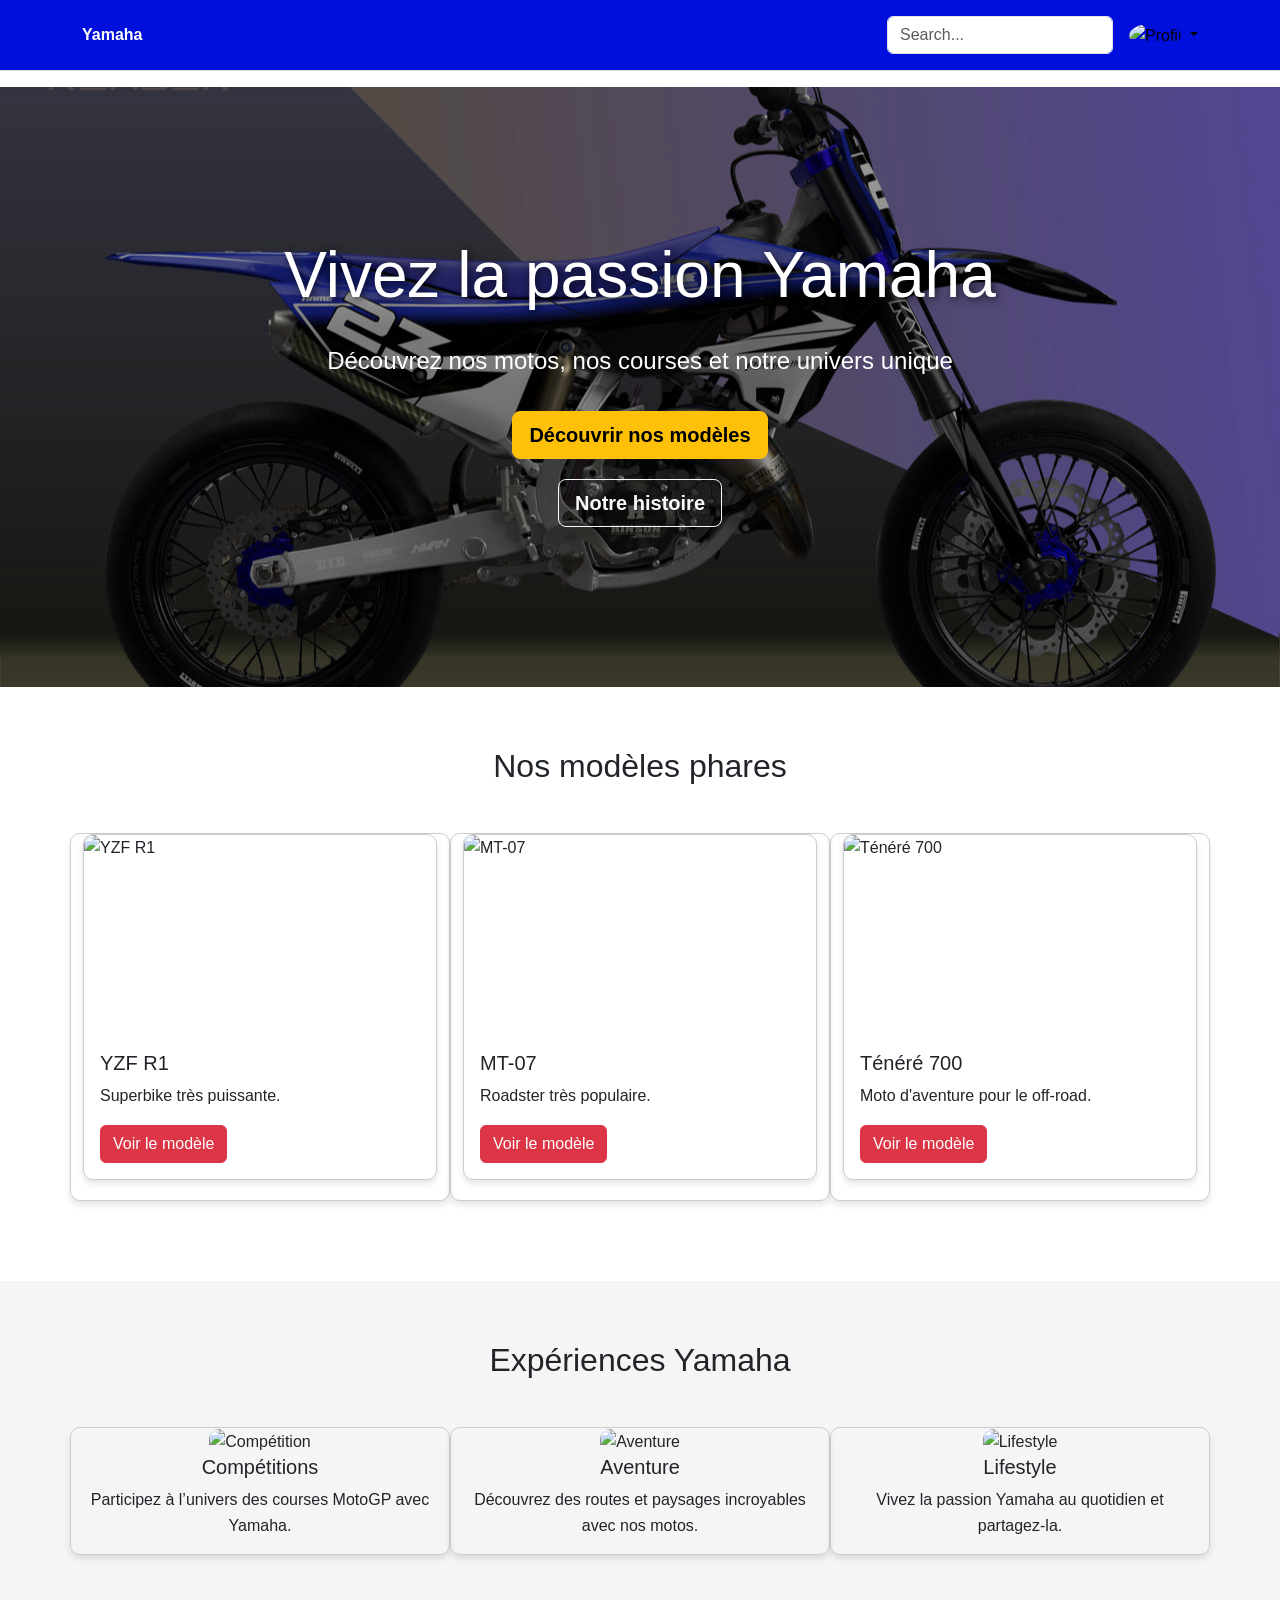
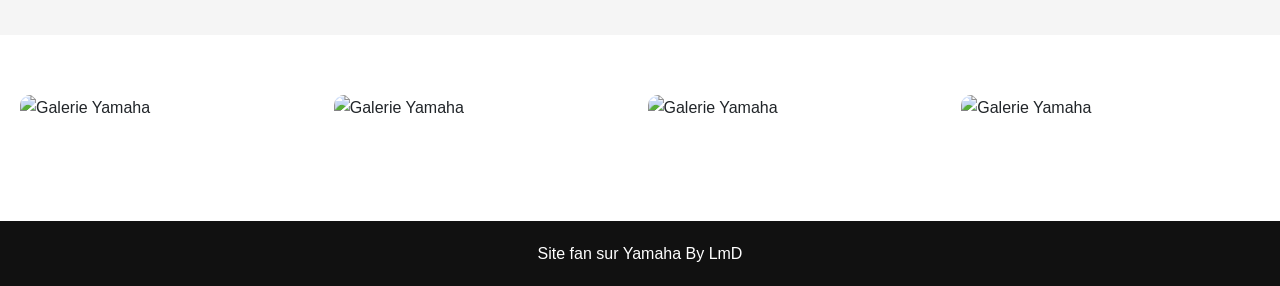
==== bootstrap h3/index.html @ 2817ac57 "Add files via upload" ====
<!DOCTYPE html>
<html lang="fr">
<head>
<meta charset="UTF-8">
<meta name="viewport" content="width=device-width, initial-scale=1.0">
<title>Yamaha - Accueil</title>
<link href="https://cdn.jsdelivr.net/npm/bootstrap@5.3.8/dist/css/bootstrap.min.css" rel="stylesheet">
<link rel="stylesheet" href="css/style.css">
</head>
<body>

<header class="p-3 mb-3 border-bottom" style="background-color:#000fdb;">
  <div class="container d-flex flex-wrap align-items-center justify-content-between">
   
    <a href="index.html" class="d-flex align-items-center mb-2 mb-lg-0 text-decoration-none text-white">
      <strong>Yamaha</strong>
    </a>

   
   

   
    <form class="col-12 col-lg-auto mb-3 mb-lg-0 me-lg-3" role="search">
      <input type="search" class="form-control" placeholder="Search..." aria-label="Search">
    </form>

    
    <div class="dropdown text-end">
      <a href="#" class="d-block link-body-emphasis text-decoration-none dropdown-toggle" data-bs-toggle="dropdown" aria-expanded="false">
        <img src="https://github.com/mdo.png" alt="Profil" width="32" height="32" class="rounded-circle">
      </a>
      <ul class="dropdown-menu text-small">
        <li><a class="dropdown-item" href="index.html">Accueil</a></li>
        <li><a class="dropdown-item" href="histoire.html">Histoire</a></li>
        <li><a class="dropdown-item" href="modeles.html">Modèles</a></li>
        <li><hr class="dropdown-divider"></li>
        <li><a class="dropdown-item" href="contact.html">contact</a></li>
      </ul>
    </div>
  </div>
</header>


<div class="hero">
  <h1>Vivez la passion Yamaha</h1>
  <p>Découvrez nos motos, nos courses et notre univers unique</p>
  <a href="modeles.html" class="btn btn-warning btn-lg">Découvrir nos modèles</a>
  <a href="histoire.html" class="btn btn-outline-light btn-lg">Notre histoire</a>
</div>


<section class="section-modeles">
  <div class="container">
    <h2 class="text-center mb-5">Nos modèles phares</h2>
    <div class="row">
      <div class="col-md-4">
        <div class="card">
          <img src="../img/yzf-r1.jpg" alt="YZF R1">
          <div class="card-body">
            <h5>YZF R1</h5>
            <p>Superbike très puissante.</p>
            <a href="modeles.html" class="btn btn-danger">Voir le modèle</a>
          </div>
        </div>
        
      </div>
      <div class="col-md-4">
        <div class="card">
          <img src="../img/mt-07.jpg" alt="MT-07">
          <div class="card-body">
            <h5>MT-07</h5>
            <p>Roadster très populaire.</p>
            <a href="modeles.html" class="btn btn-danger">Voir le modèle</a>
          </div>
        </div>

      </div>
      <div class="col-md-4">
        <div class="card">
          <img src="../img/tenere-700.jpg" alt="Ténéré 700">
          <div class="card-body">
            <h5>Ténéré 700</h5>
            <p>Moto d'aventure pour le off-road.</p>
            <a href="modeles.html" class="btn btn-danger">Voir le modèle</a>
          </div>
        </div>
        
      </div>
    </div>
  </div>
</section>


<section class="section-experiences">
  <div class="container">
    <h2 class="text-center mb-5">Expériences Yamaha</h2>
    <div class="row text-center">
      <div class="col-md-4">
        <img src="../img/competition.jpg" alt="Compétition">
        <h5>Compétitions</h5>
        <p>Participez à l’univers des courses MotoGP avec Yamaha.</p>
      </div>
      <div class="col-md-4">
        <img src="../img/aventure.jpg" alt="Aventure">
        <h5>Aventure</h5>
        <p>Découvrez des routes et paysages incroyables avec nos motos.</p>
      </div>
      <div class="col-md-4">
        <img src="../img/lifestyle.jpg" alt="Lifestyle">
        <h5>Lifestyle</h5>
        <p>Vivez la passion Yamaha au quotidien et partagez-la.</p>
      </div>
    </div>
  </div>
</section>


<section class="gallery">
  <img src="../img/galerie1.jpg" alt="Galerie Yamaha">
  <img src="../img/galerie2.jpg" alt="Galerie Yamaha">
  <img src="../img/galerie3.jpg" alt="Galerie Yamaha">
  <img src="../img/galerie4.jpg" alt="Galerie Yamaha">
</section>

<footer>
Site fan sur Yamaha By LmD
</footer>

<script src="https://cdn.jsdelivr.net/npm/bootstrap@5.3.8/dist/js/bootstrap.bundle.min.js"></script>
</body>
</html>
---- bootstrap h3/css/style.css ----
@charset "UTF-8";/*!
 * Bootstrap  v5.3.8 (https://getbootstrap.com/)
 * Copyright 2011-2025 The Bootstrap Authors
 * Licensed under MIT (https://github.com/twbs/bootstrap/blob/main/LICENSE)
 */:root,[data-bs-theme=light]{--bs-blue:#0d6efd;--bs-indigo:#6610f2;--bs-purple:#6f42c1;--bs-pink:#d63384;--bs-red:#dc3545;--bs-orange:#fd7e14;--bs-yellow:#ffc107;--bs-green:#198754;--bs-teal:#20c997;--bs-cyan:#0dcaf0;--bs-black:#000;--bs-white:#fff;--bs-gray:#6c757d;--bs-gray-dark:#343a40;--bs-gray-100:#f8f9fa;--bs-gray-200:#e9ecef;--bs-gray-300:#dee2e6;--bs-gray-400:#ced4da;--bs-gray-500:#adb5bd;--bs-gray-600:#6c757d;--bs-gray-700:#495057;--bs-gray-800:#343a40;--bs-gray-900:#212529;--bs-primary:#0d6efd;--bs-secondary:#6c757d;--bs-success:#198754;--bs-info:#0dcaf0;--bs-warning:#ffc107;--bs-danger:#dc3545;--bs-light:#f8f9fa;--bs-dark:#212529;--bs-primary-rgb:13,110,253;--bs-secondary-rgb:108,117,125;--bs-success-rgb:25,135,84;--bs-info-rgb:13,202,240;--bs-warning-rgb:255,193,7;--bs-danger-rgb:220,53,69;--bs-light-rgb:248,249,250;--bs-dark-rgb:33,37,41;--bs-primary-text-emphasis:#052c65;--bs-secondary-text-emphasis:#2b2f32;--bs-success-text-emphasis:#0a3622;--bs-info-text-emphasis:#055160;--bs-warning-text-emphasis:#664d03;--bs-danger-text-emphasis:#58151c;--bs-light-text-emphasis:#495057;--bs-dark-text-emphasis:#495057;--bs-primary-bg-subtle:#cfe2ff;--bs-secondary-bg-subtle:#e2e3e5;--bs-success-bg-subtle:#d1e7dd;--bs-info-bg-subtle:#cff4fc;--bs-warning-bg-subtle:#fff3cd;--bs-danger-bg-subtle:#f8d7da;--bs-light-bg-subtle:#fcfcfd;--bs-dark-bg-subtle:#ced4da;--bs-primary-border-subtle:#9ec5fe;--bs-secondary-border-subtle:#c4c8cb;--bs-success-border-subtle:#a3cfbb;--bs-info-border-subtle:#9eeaf9;--bs-warning-border-subtle:#ffe69c;--bs-danger-border-subtle:#f1aeb5;--bs-light-border-subtle:#e9ecef;--bs-dark-border-subtle:#adb5bd;--bs-white-rgb:255,255,255;--bs-black-rgb:0,0,0;--bs-font-sans-serif:system-ui,-apple-system,"Segoe UI",Roboto,"Helvetica Neue","Noto Sans","Liberation Sans",Arial,sans-serif,"Apple Color Emoji","Segoe UI Emoji","Segoe UI Symbol","Noto Color Emoji";--bs-font-monospace:SFMono-Regular,Menlo,Monaco,Consolas,"Liberation Mono","Courier New",monospace;--bs-gradient:linear-gradient(180deg, rgba(255, 255, 255, 0.15), rgba(255, 255, 255, 0));--bs-body-font-family:var(--bs-font-sans-serif);--bs-body-font-size:1rem;--bs-body-font-weight:400;--bs-body-line-height:1.5;--bs-body-color:#212529;--bs-body-color-rgb:33,37,41;--bs-body-bg:#fff;--bs-body-bg-rgb:255,255,255;--bs-emphasis-color:#000;--bs-emphasis-color-rgb:0,0,0;--bs-secondary-color:rgba(33, 37, 41, 0.75);--bs-secondary-color-rgb:33,37,41;--bs-secondary-bg:#e9ecef;--bs-secondary-bg-rgb:233,236,239;--bs-tertiary-color:rgba(33, 37, 41, 0.5);--bs-tertiary-color-rgb:33,37,41;--bs-tertiary-bg:#f8f9fa;--bs-tertiary-bg-rgb:248,249,250;--bs-heading-color:inherit;--bs-link-color:#0d6efd;--bs-link-color-rgb:13,110,253;--bs-link-decoration:underline;--bs-link-hover-color:#0a58ca;--bs-link-hover-color-rgb:10,88,202;--bs-code-color:#d63384;--bs-highlight-color:#212529;--bs-highlight-bg:#fff3cd;--bs-border-width:1px;--bs-border-style:solid;--bs-border-color:#dee2e6;--bs-border-color-translucent:rgba(0, 0, 0, 0.175);--bs-border-radius:0.375rem;--bs-border-radius-sm:0.25rem;--bs-border-radius-lg:0.5rem;--bs-border-radius-xl:1rem;--bs-border-radius-xxl:2rem;--bs-border-radius-2xl:var(--bs-border-radius-xxl);--bs-border-radius-pill:50rem;--bs-box-shadow:0 0.5rem 1rem rgba(0, 0, 0, 0.15);--bs-box-shadow-sm:0 0.125rem 0.25rem rgba(0, 0, 0, 0.075);--bs-box-shadow-lg:0 1rem 3rem rgba(0, 0, 0, 0.175);--bs-box-shadow-inset:inset 0 1px 2px rgba(0, 0, 0, 0.075);--bs-focus-ring-width:0.25rem;--bs-focus-ring-opacity:0.25;--bs-focus-ring-color:rgba(13, 110, 253, 0.25);--bs-form-valid-color:#198754;--bs-form-valid-border-color:#198754;--bs-form-invalid-color:#dc3545;--bs-form-invalid-border-color:#dc3545}[data-bs-theme=dark]{color-scheme:dark;--bs-body-color:#dee2e6;--bs-body-color-rgb:222,226,230;--bs-body-bg:#212529;--bs-body-bg-rgb:33,37,41;--bs-emphasis-color:#fff;--bs-emphasis-color-rgb:255,255,255;--bs-secondary-color:rgba(222, 226, 230, 0.75);--bs-secondary-color-rgb:222,226,230;--bs-secondary-bg:#343a40;--bs-secondary-bg-rgb:52,58,64;--bs-tertiary-color:rgba(222, 226, 230, 0.5);--bs-tertiary-color-rgb:222,226,230;--bs-tertiary-bg:#2b3035;--bs-tertiary-bg-rgb:43,48,53;--bs-primary-text-emphasis:#6ea8fe;--bs-secondary-text-emphasis:#a7acb1;--bs-success-text-emphasis:#75b798;--bs-info-text-emphasis:#6edff6;--bs-warning-text-emphasis:#ffda6a;--bs-danger-text-emphasis:#ea868f;--bs-light-text-emphasis:#f8f9fa;--bs-dark-text-emphasis:#dee2e6;--bs-primary-bg-subtle:#031633;--bs-secondary-bg-subtle:#161719;--bs-success-bg-subtle:#051b11;--bs-info-bg-subtle:#032830;--bs-warning-bg-subtle:#332701;--bs-danger-bg-subtle:#2c0b0e;--bs-light-bg-subtle:#343a40;--bs-dark-bg-subtle:#1a1d20;--bs-primary-border-subtle:#084298;--bs-secondary-border-subtle:#41464b;--bs-success-border-subtle:#0f5132;--bs-info-border-subtle:#087990;--bs-warning-border-subtle:#997404;--bs-danger-border-subtle:#842029;--bs-light-border-subtle:#495057;--bs-dark-border-subtle:#343a40;--bs-heading-color:inherit;--bs-link-color:#6ea8fe;--bs-link-hover-color:#8bb9fe;--bs-link-color-rgb:110,168,254;--bs-link-hover-color-rgb:139,185,254;--bs-code-color:#e685b5;--bs-highlight-color:#dee2e6;--bs-highlight-bg:#664d03;--bs-border-color:#495057;--bs-border-color-translucent:rgba(255, 255, 255, 0.15);--bs-form-valid-color:#75b798;--bs-form-valid-border-color:#75b798;--bs-form-invalid-color:#ea868f;--bs-form-invalid-border-color:#ea868f}*,::after,::before{box-sizing:border-box}@media (prefers-reduced-motion:no-preference){:root{scroll-behavior:smooth}}body{margin:0;font-family:var(--bs-body-font-family);font-size:var(--bs-body-font-size);font-weight:var(--bs-body-font-weight);line-height:var(--bs-body-line-height);color:var(--bs-body-color);text-align:var(--bs-body-text-align);background-color:var(--bs-body-bg);-webkit-text-size-adjust:100%;-webkit-tap-highlight-color:transparent}hr{margin:1rem 0;color:inherit;border:0;border-top:var(--bs-border-width) solid;opacity:.25}.h1,.h2,.h3,.h4,.h5,.h6,h1,h2,h3,h4,h5,h6{margin-top:0;margin-bottom:.5rem;font-weight:500;line-height:1.2;color:var(--bs-heading-color)}.h1,h1{font-size:calc(1.375rem + 1.5vw)}@media (min-width:1200px){.h1,h1{font-size:2.5rem}}.h2,h2{font-size:calc(1.325rem + .9vw)}@media (min-width:1200px){.h2,h2{font-size:2rem}}.h3,h3{font-size:calc(1.3rem + .6vw)}@media (min-width:1200px){.h3,h3{font-size:1.75rem}}.h4,h4{font-size:calc(1.275rem + .3vw)}@media (min-width:1200px){.h4,h4{font-size:1.5rem}}.h5,h5{font-size:1.25rem}.h6,h6{font-size:1rem}p{margin-top:0;margin-bottom:1rem}abbr[title]{-webkit-text-decoration:underline dotted;text-decoration:underline dotted;cursor:help;-webkit-text-decoration-skip-ink:none;text-decoration-skip-ink:none}address{margin-bottom:1rem;font-style:normal;line-height:inherit}ol,ul{padding-left:2rem}dl,ol,ul{margin-top:0;margin-bottom:1rem}ol ol,ol ul,ul ol,ul ul{margin-bottom:0}dt{font-weight:700}dd{margin-bottom:.5rem;margin-left:0}blockquote{margin:0 0 1rem}b,strong{font-weight:bolder}.small,small{font-size:.875em}.mark,mark{padding:.1875em;color:var(--bs-highlight-color);background-color:var(--bs-highlight-bg)}sub,sup{position:relative;font-size:.75em;line-height:0;vertical-align:baseline}sub{bottom:-.25em}sup{top:-.5em}a{color:rgba(var(--bs-link-color-rgb),var(--bs-link-opacity,1));text-decoration:underline}a:hover{--bs-link-color-rgb:var(--bs-link-hover-color-rgb)}a:not([href]):not([class]),a:not([href]):not([class]):hover{color:inherit;text-decoration:none}code,kbd,pre,samp{font-family:var(--bs-font-monospace);font-size:1em}pre{display:block;margin-top:0;margin-bottom:1rem;overflow:auto;font-size:.875em}pre code{font-size:inherit;color:inherit;word-break:normal}code{font-size:.875em;color:var(--bs-code-color);word-wrap:break-word}a>code{color:inherit}kbd{padding:.1875rem .375rem;font-size:.875em;color:var(--bs-body-bg);background-color:var(--bs-body-color);border-radius:.25rem}kbd kbd{padding:0;font-size:1em}figure{margin:0 0 1rem}img,svg{vertical-align:middle}table{caption-side:bottom;border-collapse:collapse}caption{padding-top:.5rem;padding-bottom:.5rem;color:var(--bs-secondary-color);text-align:left}th{text-align:inherit;text-align:-webkit-match-parent}tbody,td,tfoot,th,thead,tr{border-color:inherit;border-style:solid;border-width:0}label{display:inline-block}button{border-radius:0}button:focus:not(:focus-visible){outline:0}button,input,optgroup,select,textarea{margin:0;font-family:inherit;font-size:inherit;line-height:inherit}button,select{text-transform:none}[role=button]{cursor:pointer}select{word-wrap:normal}select:disabled{opacity:1}[list]:not([type=date]):not([type=datetime-local]):not([type=month]):not([type=week]):not([type=time])::-webkit-calendar-picker-indicator{display:none!important}[type=button],[type=reset],[type=submit],button{-webkit-appearance:button}[type=button]:not(:disabled),[type=reset]:not(:disabled),[type=submit]:not(:disabled),button:not(:disabled){cursor:pointer}::-moz-focus-inner{padding:0;border-style:none}textarea{resize:vertical}fieldset{min-width:0;padding:0;margin:0;border:0}legend{float:left;width:100%;padding:0;margin-bottom:.5rem;line-height:inherit;font-size:calc(1.275rem + .3vw)}@media (min-width:1200px){legend{font-size:1.5rem}}legend+*{clear:left}::-webkit-datetime-edit-day-field,::-webkit-datetime-edit-fields-wrapper,::-webkit-datetime-edit-hour-field,::-webkit-datetime-edit-minute,::-webkit-datetime-edit-month-field,::-webkit-datetime-edit-text,::-webkit-datetime-edit-year-field{padding:0}::-webkit-inner-spin-button{height:auto}[type=search]{-webkit-appearance:textfield;outline-offset:-2px}[type=search]::-webkit-search-cancel-button{cursor:pointer;filter:grayscale(1)}::-webkit-search-decoration{-webkit-appearance:none}::-webkit-color-swatch-wrapper{padding:0}::-webkit-file-upload-button{font:inherit;-webkit-appearance:button}::file-selector-button{font:inherit;-webkit-appearance:button}output{display:inline-block}iframe{border:0}summary{display:list-item;cursor:pointer}progress{vertical-align:baseline}[hidden]{display:none!important}.lead{font-size:1.25rem;font-weight:300}.display-1{font-weight:300;line-height:1.2;font-size:calc(1.625rem + 4.5vw)}@media (min-width:1200px){.display-1{font-size:5rem}}.display-2{font-weight:300;line-height:1.2;font-size:calc(1.575rem + 3.9vw)}@media (min-width:1200px){.display-2{font-size:4.5rem}}.display-3{font-weight:300;line-height:1.2;font-size:calc(1.525rem + 3.3vw)}@media (min-width:1200px){.display-3{font-size:4rem}}.display-4{font-weight:300;line-height:1.2;font-size:calc(1.475rem + 2.7vw)}@media (min-width:1200px){.display-4{font-size:3.5rem}}.display-5{font-weight:300;line-height:1.2;font-size:calc(1.425rem + 2.1vw)}@media (min-width:1200px){.display-5{font-size:3rem}}.display-6{font-weight:300;line-height:1.2;font-size:calc(1.375rem + 1.5vw)}@media (min-width:1200px){.display-6{font-size:2.5rem}}.list-unstyled{padding-left:0;list-style:none}.list-inline{padding-left:0;list-style:none}.list-inline-item{display:inline-block}.list-inline-item:not(:last-child){margin-right:.5rem}.initialism{font-size:.875em;text-transform:uppercase}.blockquote{margin-bottom:1rem;font-size:1.25rem}.blockquote>:last-child{margin-bottom:0}.blockquote-footer{margin-top:-1rem;margin-bottom:1rem;font-size:.875em;color:#6c757d}.blockquote-footer::before{content:"— "}.img-fluid{max-width:100%;height:auto}.img-thumbnail{padding:.25rem;background-color:var(--bs-body-bg);border:var(--bs-border-width) solid var(--bs-border-color);border-radius:var(--bs-border-radius);max-width:100%;height:auto}.figure{display:inline-block}.figure-img{margin-bottom:.5rem;line-height:1}.figure-caption{font-size:.875em;color:var(--bs-secondary-color)}.container,.container-fluid,.container-lg,.container-md,.container-sm,.container-xl,.container-xxl{--bs-gutter-x:1.5rem;--bs-gutter-y:0;width:100%;padding-right:calc(var(--bs-gutter-x) * .5);padding-left:calc(var(--bs-gutter-x) * .5);margin-right:auto;margin-left:auto}@media (min-width:576px){.container,.container-sm{max-width:540px}}@media (min-width:768px){.container,.container-md,.container-sm{max-width:720px}}@media (min-width:992px){.container,.container-lg,.container-md,.container-sm{max-width:960px}}@media (min-width:1200px){.container,.container-lg,.container-md,.container-sm,.container-xl{max-width:1140px}}@media (min-width:1400px){.container,.container-lg,.container-md,.container-sm,.container-xl,.container-xxl{max-width:1320px}}:root{--bs-breakpoint-xs:0;--bs-breakpoint-sm:576px;--bs-breakpoint-md:768px;--bs-breakpoint-lg:992px;--bs-breakpoint-xl:1200px;--bs-breakpoint-xxl:1400px}.row{--bs-gutter-x:1.5rem;--bs-gutter-y:0;display:flex;flex-wrap:wrap;margin-top:calc(-1 * var(--bs-gutter-y));margin-right:calc(-.5 * var(--bs-gutter-x));margin-left:calc(-.5 * var(--bs-gutter-x))}.row>*{flex-shrink:0;width:100%;max-width:100%;padding-right:calc(var(--bs-gutter-x) * .5);padding-left:calc(var(--bs-gutter-x) * .5);margin-top:var(--bs-gutter-y)}.col{flex:1 0 0}.row-cols-auto>*{flex:0 0 auto;width:auto}.row-cols-1>*{flex:0 0 auto;width:100%}.row-cols-2>*{flex:0 0 auto;width:50%}.row-cols-3>*{flex:0 0 auto;width:33.33333333%}.row-cols-4>*{flex:0 0 auto;width:25%}.row-cols-5>*{flex:0 0 auto;width:20%}.row-cols-6>*{flex:0 0 auto;width:16.66666667%}.col-auto{flex:0 0 auto;width:auto}.col-1{flex:0 0 auto;width:8.33333333%}.col-2{flex:0 0 auto;width:16.66666667%}.col-3{flex:0 0 auto;width:25%}.col-4{flex:0 0 auto;width:33.33333333%}.col-5{flex:0 0 auto;width:41.66666667%}.col-6{flex:0 0 auto;width:50%}.col-7{flex:0 0 auto;width:58.33333333%}.col-8{flex:0 0 auto;width:66.66666667%}.col-9{flex:0 0 auto;width:75%}.col-10{flex:0 0 auto;width:83.33333333%}.col-11{flex:0 0 auto;width:91.66666667%}.col-12{flex:0 0 auto;width:100%}.offset-1{margin-left:8.33333333%}.offset-2{margin-left:16.66666667%}.offset-3{margin-left:25%}.offset-4{margin-left:33.33333333%}.offset-5{margin-left:41.66666667%}.offset-6{margin-left:50%}.offset-7{margin-left:58.33333333%}.offset-8{margin-left:66.66666667%}.offset-9{margin-left:75%}.offset-10{margin-left:83.33333333%}.offset-11{margin-left:91.66666667%}.g-0,.gx-0{--bs-gutter-x:0}.g-0,.gy-0{--bs-gutter-y:0}.g-1,.gx-1{--bs-gutter-x:0.25rem}.g-1,.gy-1{--bs-gutter-y:0.25rem}.g-2,.gx-2{--bs-gutter-x:0.5rem}.g-2,.gy-2{--bs-gutter-y:0.5rem}.g-3,.gx-3{--bs-gutter-x:1rem}.g-3,.gy-3{--bs-gutter-y:1rem}.g-4,.gx-4{--bs-gutter-x:1.5rem}.g-4,.gy-4{--bs-gutter-y:1.5rem}.g-5,.gx-5{--bs-gutter-x:3rem}.g-5,.gy-5{--bs-gutter-y:3rem}@media (min-width:576px){.col-sm{flex:1 0 0}.row-cols-sm-auto>*{flex:0 0 auto;width:auto}.row-cols-sm-1>*{flex:0 0 auto;width:100%}.row-cols-sm-2>*{flex:0 0 auto;width:50%}.row-cols-sm-3>*{flex:0 0 auto;width:33.33333333%}.row-cols-sm-4>*{flex:0 0 auto;width:25%}.row-cols-sm-5>*{flex:0 0 auto;width:20%}.row-cols-sm-6>*{flex:0 0 auto;width:16.66666667%}.col-sm-auto{flex:0 0 auto;width:auto}.col-sm-1{flex:0 0 auto;width:8.33333333%}.col-sm-2{flex:0 0 auto;width:16.66666667%}.col-sm-3{flex:0 0 auto;width:25%}.col-sm-4{flex:0 0 auto;width:33.33333333%}.col-sm-5{flex:0 0 auto;width:41.66666667%}.col-sm-6{flex:0 0 auto;width:50%}.col-sm-7{flex:0 0 auto;width:58.33333333%}.col-sm-8{flex:0 0 auto;width:66.66666667%}.col-sm-9{flex:0 0 auto;width:75%}.col-sm-10{flex:0 0 auto;width:83.33333333%}.col-sm-11{flex:0 0 auto;width:91.66666667%}.col-sm-12{flex:0 0 auto;width:100%}.offset-sm-0{margin-left:0}.offset-sm-1{margin-left:8.33333333%}.offset-sm-2{margin-left:16.66666667%}.offset-sm-3{margin-left:25%}.offset-sm-4{margin-left:33.33333333%}.offset-sm-5{margin-left:41.66666667%}.offset-sm-6{margin-left:50%}.offset-sm-7{margin-left:58.33333333%}.offset-sm-8{margin-left:66.66666667%}.offset-sm-9{margin-left:75%}.offset-sm-10{margin-left:83.33333333%}.offset-sm-11{margin-left:91.66666667%}.g-sm-0,.gx-sm-0{--bs-gutter-x:0}.g-sm-0,.gy-sm-0{--bs-gutter-y:0}.g-sm-1,.gx-sm-1{--bs-gutter-x:0.25rem}.g-sm-1,.gy-sm-1{--bs-gutter-y:0.25rem}.g-sm-2,.gx-sm-2{--bs-gutter-x:0.5rem}.g-sm-2,.gy-sm-2{--bs-gutter-y:0.5rem}.g-sm-3,.gx-sm-3{--bs-gutter-x:1rem}.g-sm-3,.gy-sm-3{--bs-gutter-y:1rem}.g-sm-4,.gx-sm-4{--bs-gutter-x:1.5rem}.g-sm-4,.gy-sm-4{--bs-gutter-y:1.5rem}.g-sm-5,.gx-sm-5{--bs-gutter-x:3rem}.g-sm-5,.gy-sm-5{--bs-gutter-y:3rem}}@media (min-width:768px){.col-md{flex:1 0 0}.row-cols-md-auto>*{flex:0 0 auto;width:auto}.row-cols-md-1>*{flex:0 0 auto;width:100%}.row-cols-md-2>*{flex:0 0 auto;width:50%}.row-cols-md-3>*{flex:0 0 auto;width:33.33333333%}.row-cols-md-4>*{flex:0 0 auto;width:25%}.row-cols-md-5>*{flex:0 0 auto;width:20%}.row-cols-md-6>*{flex:0 0 auto;width:16.66666667%}.col-md-auto{flex:0 0 auto;width:auto}.col-md-1{flex:0 0 auto;width:8.33333333%}.col-md-2{flex:0 0 auto;width:16.66666667%}.col-md-3{flex:0 0 auto;width:25%}.col-md-4{flex:0 0 auto;width:33.33333333%}.col-md-5{flex:0 0 auto;width:41.66666667%}.col-md-6{flex:0 0 auto;width:50%}.col-md-7{flex:0 0 auto;width:58.33333333%}.col-md-8{flex:0 0 auto;width:66.66666667%}.col-md-9{flex:0 0 auto;width:75%}.col-md-10{flex:0 0 auto;width:83.33333333%}.col-md-11{flex:0 0 auto;width:91.66666667%}.col-md-12{flex:0 0 auto;width:100%}.offset-md-0{margin-left:0}.offset-md-1{margin-left:8.33333333%}.offset-md-2{margin-left:16.66666667%}.offset-md-3{margin-left:25%}.offset-md-4{margin-left:33.33333333%}.offset-md-5{margin-left:41.66666667%}.offset-md-6{margin-left:50%}.offset-md-7{margin-left:58.33333333%}.offset-md-8{margin-left:66.66666667%}.offset-md-9{margin-left:75%}.offset-md-10{margin-left:83.33333333%}.offset-md-11{margin-left:91.66666667%}.g-md-0,.gx-md-0{--bs-gutter-x:0}.g-md-0,.gy-md-0{--bs-gutter-y:0}.g-md-1,.gx-md-1{--bs-gutter-x:0.25rem}.g-md-1,.gy-md-1{--bs-gutter-y:0.25rem}.g-md-2,.gx-md-2{--bs-gutter-x:0.5rem}.g-md-2,.gy-md-2{--bs-gutter-y:0.5rem}.g-md-3,.gx-md-3{--bs-gutter-x:1rem}.g-md-3,.gy-md-3{--bs-gutter-y:1rem}.g-md-4,.gx-md-4{--bs-gutter-x:1.5rem}.g-md-4,.gy-md-4{--bs-gutter-y:1.5rem}.g-md-5,.gx-md-5{--bs-gutter-x:3rem}.g-md-5,.gy-md-5{--bs-gutter-y:3rem}}@media (min-width:992px){.col-lg{flex:1 0 0}.row-cols-lg-auto>*{flex:0 0 auto;width:auto}.row-cols-lg-1>*{flex:0 0 auto;width:100%}.row-cols-lg-2>*{flex:0 0 auto;width:50%}.row-cols-lg-3>*{flex:0 0 auto;width:33.33333333%}.row-cols-lg-4>*{flex:0 0 auto;width:25%}.row-cols-lg-5>*{flex:0 0 auto;width:20%}.row-cols-lg-6>*{flex:0 0 auto;width:16.66666667%}.col-lg-auto{flex:0 0 auto;width:auto}.col-lg-1{flex:0 0 auto;width:8.33333333%}.col-lg-2{flex:0 0 auto;width:16.66666667%}.col-lg-3{flex:0 0 auto;width:25%}.col-lg-4{flex:0 0 auto;width:33.33333333%}.col-lg-5{flex:0 0 auto;width:41.66666667%}.col-lg-6{flex:0 0 auto;width:50%}.col-lg-7{flex:0 0 auto;width:58.33333333%}.col-lg-8{flex:0 0 auto;width:66.66666667%}.col-lg-9{flex:0 0 auto;width:75%}.col-lg-10{flex:0 0 auto;width:83.33333333%}.col-lg-11{flex:0 0 auto;width:91.66666667%}.col-lg-12{flex:0 0 auto;width:100%}.offset-lg-0{margin-left:0}.offset-lg-1{margin-left:8.33333333%}.offset-lg-2{margin-left:16.66666667%}.offset-lg-3{margin-left:25%}.offset-lg-4{margin-left:33.33333333%}.offset-lg-5{margin-left:41.66666667%}.offset-lg-6{margin-left:50%}.offset-lg-7{margin-left:58.33333333%}.offset-lg-8{margin-left:66.66666667%}.offset-lg-9{margin-left:75%}.offset-lg-10{margin-left:83.33333333%}.offset-lg-11{margin-left:91.66666667%}.g-lg-0,.gx-lg-0{--bs-gutter-x:0}.g-lg-0,.gy-lg-0{--bs-gutter-y:0}.g-lg-1,.gx-lg-1{--bs-gutter-x:0.25rem}.g-lg-1,.gy-lg-1{--bs-gutter-y:0.25rem}.g-lg-2,.gx-lg-2{--bs-gutter-x:0.5rem}.g-lg-2,.gy-lg-2{--bs-gutter-y:0.5rem}.g-lg-3,.gx-lg-3{--bs-gutter-x:1rem}.g-lg-3,.gy-lg-3{--bs-gutter-y:1rem}.g-lg-4,.gx-lg-4{--bs-gutter-x:1.5rem}.g-lg-4,.gy-lg-4{--bs-gutter-y:1.5rem}.g-lg-5,.gx-lg-5{--bs-gutter-x:3rem}.g-lg-5,.gy-lg-5{--bs-gutter-y:3rem}}@media (min-width:1200px){.col-xl{flex:1 0 0}.row-cols-xl-auto>*{flex:0 0 auto;width:auto}.row-cols-xl-1>*{flex:0 0 auto;width:100%}.row-cols-xl-2>*{flex:0 0 auto;width:50%}.row-cols-xl-3>*{flex:0 0 auto;width:33.33333333%}.row-cols-xl-4>*{flex:0 0 auto;width:25%}.row-cols-xl-5>*{flex:0 0 auto;width:20%}.row-cols-xl-6>*{flex:0 0 auto;width:16.66666667%}.col-xl-auto{flex:0 0 auto;width:auto}.col-xl-1{flex:0 0 auto;width:8.33333333%}.col-xl-2{flex:0 0 auto;width:16.66666667%}.col-xl-3{flex:0 0 auto;width:25%}.col-xl-4{flex:0 0 auto;width:33.33333333%}.col-xl-5{flex:0 0 auto;width:41.66666667%}.col-xl-6{flex:0 0 auto;width:50%}.col-xl-7{flex:0 0 auto;width:58.33333333%}.col-xl-8{flex:0 0 auto;width:66.66666667%}.col-xl-9{flex:0 0 auto;width:75%}.col-xl-10{flex:0 0 auto;width:83.33333333%}.col-xl-11{flex:0 0 auto;width:91.66666667%}.col-xl-12{flex:0 0 auto;width:100%}.offset-xl-0{margin-left:0}.offset-xl-1{margin-left:8.33333333%}.offset-xl-2{margin-left:16.66666667%}.offset-xl-3{margin-left:25%}.offset-xl-4{margin-left:33.33333333%}.offset-xl-5{margin-left:41.66666667%}.offset-xl-6{margin-left:50%}.offset-xl-7{margin-left:58.33333333%}.offset-xl-8{margin-left:66.66666667%}.offset-xl-9{margin-left:75%}.offset-xl-10{margin-left:83.33333333%}.offset-xl-11{margin-left:91.66666667%}.g-xl-0,.gx-xl-0{--bs-gutter-x:0}.g-xl-0,.gy-xl-0{--bs-gutter-y:0}.g-xl-1,.gx-xl-1{--bs-gutter-x:0.25rem}.g-xl-1,.gy-xl-1{--bs-gutter-y:0.25rem}.g-xl-2,.gx-xl-2{--bs-gutter-x:0.5rem}.g-xl-2,.gy-xl-2{--bs-gutter-y:0.5rem}.g-xl-3,.gx-xl-3{--bs-gutter-x:1rem}.g-xl-3,.gy-xl-3{--bs-gutter-y:1rem}.g-xl-4,.gx-xl-4{--bs-gutter-x:1.5rem}.g-xl-4,.gy-xl-4{--bs-gutter-y:1.5rem}.g-xl-5,.gx-xl-5{--bs-gutter-x:3rem}.g-xl-5,.gy-xl-5{--bs-gutter-y:3rem}}@media (min-width:1400px){.col-xxl{flex:1 0 0}.row-cols-xxl-auto>*{flex:0 0 auto;width:auto}.row-cols-xxl-1>*{flex:0 0 auto;width:100%}.row-cols-xxl-2>*{flex:0 0 auto;width:50%}.row-cols-xxl-3>*{flex:0 0 auto;width:33.33333333%}.row-cols-xxl-4>*{flex:0 0 auto;width:25%}.row-cols-xxl-5>*{flex:0 0 auto;width:20%}.row-cols-xxl-6>*{flex:0 0 auto;width:16.66666667%}.col-xxl-auto{flex:0 0 auto;width:auto}.col-xxl-1{flex:0 0 auto;width:8.33333333%}.col-xxl-2{flex:0 0 auto;width:16.66666667%}.col-xxl-3{flex:0 0 auto;width:25%}.col-xxl-4{flex:0 0 auto;width:33.33333333%}.col-xxl-5{flex:0 0 auto;width:41.66666667%}.col-xxl-6{flex:0 0 auto;width:50%}.col-xxl-7{flex:0 0 auto;width:58.33333333%}.col-xxl-8{flex:0 0 auto;width:66.66666667%}.col-xxl-9{flex:0 0 auto;width:75%}.col-xxl-10{flex:0 0 auto;width:83.33333333%}.col-xxl-11{flex:0 0 auto;width:91.66666667%}.col-xxl-12{flex:0 0 auto;width:100%}.offset-xxl-0{margin-left:0}.offset-xxl-1{margin-left:8.33333333%}.offset-xxl-2{margin-left:16.66666667%}.offset-xxl-3{margin-left:25%}.offset-xxl-4{margin-left:33.33333333%}.offset-xxl-5{margin-left:41.66666667%}.offset-xxl-6{margin-left:50%}.offset-xxl-7{margin-left:58.33333333%}.offset-xxl-8{margin-left:66.66666667%}.offset-xxl-9{margin-left:75%}.offset-xxl-10{margin-left:83.33333333%}.offset-xxl-11{margin-left:91.66666667%}.g-xxl-0,.gx-xxl-0{--bs-gutter-x:0}.g-xxl-0,.gy-xxl-0{--bs-gutter-y:0}.g-xxl-1,.gx-xxl-1{--bs-gutter-x:0.25rem}.g-xxl-1,.gy-xxl-1{--bs-gutter-y:0.25rem}.g-xxl-2,.gx-xxl-2{--bs-gutter-x:0.5rem}.g-xxl-2,.gy-xxl-2{--bs-gutter-y:0.5rem}.g-xxl-3,.gx-xxl-3{--bs-gutter-x:1rem}.g-xxl-3,.gy-xxl-3{--bs-gutter-y:1rem}.g-xxl-4,.gx-xxl-4{--bs-gutter-x:1.5rem}.g-xxl-4,.gy-xxl-4{--bs-gutter-y:1.5rem}.g-xxl-5,.gx-xxl-5{--bs-gutter-x:3rem}.g-xxl-5,.gy-xxl-5{--bs-gutter-y:3rem}}.table{--bs-table-color-type:initial;--bs-table-bg-type:initial;--bs-table-color-state:initial;--bs-table-bg-state:initial;--bs-table-color:var(--bs-emphasis-color);--bs-table-bg:var(--bs-body-bg);--bs-table-border-color:var(--bs-border-color);--bs-table-accent-bg:transparent;--bs-table-striped-color:var(--bs-emphasis-color);--bs-table-striped-bg:rgba(var(--bs-emphasis-color-rgb), 0.05);--bs-table-active-color:var(--bs-emphasis-color);--bs-table-active-bg:rgba(var(--bs-emphasis-color-rgb), 0.1);--bs-table-hover-color:var(--bs-emphasis-color);--bs-table-hover-bg:rgba(var(--bs-emphasis-color-rgb), 0.075);width:100%;margin-bottom:1rem;vertical-align:top;border-color:var(--bs-table-border-color)}.table>:not(caption)>*>*{padding:.5rem .5rem;color:var(--bs-table-color-state,var(--bs-table-color-type,var(--bs-table-color)));background-color:var(--bs-table-bg);border-bottom-width:var(--bs-border-width);box-shadow:inset 0 0 0 9999px var(--bs-table-bg-state,var(--bs-table-bg-type,var(--bs-table-accent-bg)))}.table>tbody{vertical-align:inherit}.table>thead{vertical-align:bottom}.table-group-divider{border-top:calc(var(--bs-border-width) * 2) solid currentcolor}.caption-top{caption-side:top}.table-sm>:not(caption)>*>*{padding:.25rem .25rem}.table-bordered>:not(caption)>*{border-width:var(--bs-border-width) 0}.table-bordered>:not(caption)>*>*{border-width:0 var(--bs-border-width)}.table-borderless>:not(caption)>*>*{border-bottom-width:0}.table-borderless>:not(:first-child){border-top-width:0}.table-striped>tbody>tr:nth-of-type(odd)>*{--bs-table-color-type:var(--bs-table-striped-color);--bs-table-bg-type:var(--bs-table-striped-bg)}.table-striped-columns>:not(caption)>tr>:nth-child(2n){--bs-table-color-type:var(--bs-table-striped-color);--bs-table-bg-type:var(--bs-table-striped-bg)}.table-active{--bs-table-color-state:var(--bs-table-active-color);--bs-table-bg-state:var(--bs-table-active-bg)}.table-hover>tbody>tr:hover>*{--bs-table-color-state:var(--bs-table-hover-color);--bs-table-bg-state:var(--bs-table-hover-bg)}.table-primary{--bs-table-color:#000;--bs-table-bg:#cfe2ff;--bs-table-border-color:#a6b5cc;--bs-table-striped-bg:#c5d7f2;--bs-table-striped-color:#000;--bs-table-active-bg:#bacbe6;--bs-table-active-color:#000;--bs-table-hover-bg:#bfd1ec;--bs-table-hover-color:#000;color:var(--bs-table-color);border-color:var(--bs-table-border-color)}.table-secondary{--bs-table-color:#000;--bs-table-bg:#e2e3e5;--bs-table-border-color:#b5b6b7;--bs-table-striped-bg:#d7d8da;--bs-table-striped-color:#000;--bs-table-active-bg:#cbccce;--bs-table-active-color:#000;--bs-table-hover-bg:#d1d2d4;--bs-table-hover-color:#000;color:var(--bs-table-color);border-color:var(--bs-table-border-color)}.table-success{--bs-table-color:#000;--bs-table-bg:#d1e7dd;--bs-table-border-color:#a7b9b1;--bs-table-striped-bg:#c7dbd2;--bs-table-striped-color:#000;--bs-table-active-bg:#bcd0c7;--bs-table-active-color:#000;--bs-table-hover-bg:#c1d6cc;--bs-table-hover-color:#000;color:var(--bs-table-color);border-color:var(--bs-table-border-color)}.table-info{--bs-table-color:#000;--bs-table-bg:#cff4fc;--bs-table-border-color:#a6c3ca;--bs-table-striped-bg:#c5e8ef;--bs-table-striped-color:#000;--bs-table-active-bg:#badce3;--bs-table-active-color:#000;--bs-table-hover-bg:#bfe2e9;--bs-table-hover-color:#000;color:var(--bs-table-color);border-color:var(--bs-table-border-color)}.table-warning{--bs-table-color:#000;--bs-table-bg:#fff3cd;--bs-table-border-color:#ccc2a4;--bs-table-striped-bg:#f2e7c3;--bs-table-striped-color:#000;--bs-table-active-bg:#e6dbb9;--bs-table-active-color:#000;--bs-table-hover-bg:#ece1be;--bs-table-hover-color:#000;color:var(--bs-table-color);border-color:var(--bs-table-border-color)}.table-danger{--bs-table-color:#000;--bs-table-bg:#f8d7da;--bs-table-border-color:#c6acae;--bs-table-striped-bg:#eccccf;--bs-table-striped-color:#000;--bs-table-active-bg:#dfc2c4;--bs-table-active-color:#000;--bs-table-hover-bg:#e5c7ca;--bs-table-hover-color:#000;color:var(--bs-table-color);border-color:var(--bs-table-border-color)}.table-light{--bs-table-color:#000;--bs-table-bg:#f8f9fa;--bs-table-border-color:#c6c7c8;--bs-table-striped-bg:#ecedee;--bs-table-striped-color:#000;--bs-table-active-bg:#dfe0e1;--bs-table-active-color:#000;--bs-table-hover-bg:#e5e6e7;--bs-table-hover-color:#000;color:var(--bs-table-color);border-color:var(--bs-table-border-color)}.table-dark{--bs-table-color:#fff;--bs-table-bg:#212529;--bs-table-border-color:#4d5154;--bs-table-striped-bg:#2c3034;--bs-table-striped-color:#fff;--bs-table-active-bg:#373b3e;--bs-table-active-color:#fff;--bs-table-hover-bg:#323539;--bs-table-hover-color:#fff;color:var(--bs-table-color);border-color:var(--bs-table-border-color)}.table-responsive{overflow-x:auto;-webkit-overflow-scrolling:touch}@media (max-width:575.98px){.table-responsive-sm{overflow-x:auto;-webkit-overflow-scrolling:touch}}@media (max-width:767.98px){.table-responsive-md{overflow-x:auto;-webkit-overflow-scrolling:touch}}@media (max-width:991.98px){.table-responsive-lg{overflow-x:auto;-webkit-overflow-scrolling:touch}}@media (max-width:1199.98px){.table-responsive-xl{overflow-x:auto;-webkit-overflow-scrolling:touch}}@media (max-width:1399.98px){.table-responsive-xxl{overflow-x:auto;-webkit-overflow-scrolling:touch}}.form-label{margin-bottom:.5rem}.col-form-label{padding-top:calc(.375rem + var(--bs-border-width));padding-bottom:calc(.375rem + var(--bs-border-width));margin-bottom:0;font-size:inherit;line-height:1.5}.col-form-label-lg{padding-top:calc(.5rem + var(--bs-border-width));padding-bottom:calc(.5rem + var(--bs-border-width));font-size:1.25rem}.col-form-label-sm{padding-top:calc(.25rem + var(--bs-border-width));padding-bottom:calc(.25rem + var(--bs-border-width));font-size:.875rem}.form-text{margin-top:.25rem;font-size:.875em;color:var(--bs-secondary-color)}.form-control{display:block;width:100%;padding:.375rem .75rem;font-size:1rem;font-weight:400;line-height:1.5;color:var(--bs-body-color);-webkit-appearance:none;-moz-appearance:none;appearance:none;background-color:var(--bs-body-bg);background-clip:padding-box;border:var(--bs-border-width) solid var(--bs-border-color);border-radius:var(--bs-border-radius);transition:border-color .15s ease-in-out,box-shadow .15s ease-in-out}@media (prefers-reduced-motion:reduce){.form-control{transition:none}}.form-control[type=file]{overflow:hidden}.form-control[type=file]:not(:disabled):not([readonly]){cursor:pointer}.form-control:focus{color:var(--bs-body-color);background-color:var(--bs-body-bg);border-color:#86b7fe;outline:0;box-shadow:0 0 0 .25rem rgba(13,110,253,.25)}.form-control::-webkit-date-and-time-value{min-width:85px;height:1.5em;margin:0}.form-control::-webkit-datetime-edit{display:block;padding:0}.form-control::placeholder{color:var(--bs-secondary-color);opacity:1}.form-control:disabled{background-color:var(--bs-secondary-bg);opacity:1}.form-control::-webkit-file-upload-button{padding:.375rem .75rem;margin:-.375rem -.75rem;-webkit-margin-end:.75rem;margin-inline-end:.75rem;color:var(--bs-body-color);background-color:var(--bs-tertiary-bg);pointer-events:none;border-color:inherit;border-style:solid;border-width:0;border-inline-end-width:var(--bs-border-width);border-radius:0;-webkit-transition:color .15s ease-in-out,background-color .15s ease-in-out,border-color .15s ease-in-out,box-shadow .15s ease-in-out;transition:color .15s ease-in-out,background-color .15s ease-in-out,border-color .15s ease-in-out,box-shadow .15s ease-in-out}.form-control::file-selector-button{padding:.375rem .75rem;margin:-.375rem -.75rem;-webkit-margin-end:.75rem;margin-inline-end:.75rem;color:var(--bs-body-color);background-color:var(--bs-tertiary-bg);pointer-events:none;border-color:inherit;border-style:solid;border-width:0;border-inline-end-width:var(--bs-border-width);border-radius:0;transition:color .15s ease-in-out,background-color .15s ease-in-out,border-color .15s ease-in-out,box-shadow .15s ease-in-out}@media (prefers-reduced-motion:reduce){.form-control::-webkit-file-upload-button{-webkit-transition:none;transition:none}.form-control::file-selector-button{transition:none}}.form-control:hover:not(:disabled):not([readonly])::-webkit-file-upload-button{background-color:var(--bs-secondary-bg)}.form-control:hover:not(:disabled):not([readonly])::file-selector-button{background-color:var(--bs-secondary-bg)}.form-control-plaintext{display:block;width:100%;padding:.375rem 0;margin-bottom:0;line-height:1.5;color:var(--bs-body-color);background-color:transparent;border:solid transparent;border-width:var(--bs-border-width) 0}.form-control-plaintext:focus{outline:0}.form-control-plaintext.form-control-lg,.form-control-plaintext.form-control-sm{padding-right:0;padding-left:0}.form-control-sm{min-height:calc(1.5em + .5rem + calc(var(--bs-border-width) * 2));padding:.25rem .5rem;font-size:.875rem;border-radius:var(--bs-border-radius-sm)}.form-control-sm::-webkit-file-upload-button{padding:.25rem .5rem;margin:-.25rem -.5rem;-webkit-margin-end:.5rem;margin-inline-end:.5rem}.form-control-sm::file-selector-button{padding:.25rem .5rem;margin:-.25rem -.5rem;-webkit-margin-end:.5rem;margin-inline-end:.5rem}.form-control-lg{min-height:calc(1.5em + 1rem + calc(var(--bs-border-width) * 2));padding:.5rem 1rem;font-size:1.25rem;border-radius:var(--bs-border-radius-lg)}.form-control-lg::-webkit-file-upload-button{padding:.5rem 1rem;margin:-.5rem -1rem;-webkit-margin-end:1rem;margin-inline-end:1rem}.form-control-lg::file-selector-button{padding:.5rem 1rem;margin:-.5rem -1rem;-webkit-margin-end:1rem;margin-inline-end:1rem}textarea.form-control{min-height:calc(1.5em + .75rem + calc(var(--bs-border-width) * 2))}textarea.form-control-sm{min-height:calc(1.5em + .5rem + calc(var(--bs-border-width) * 2))}textarea.form-control-lg{min-height:calc(1.5em + 1rem + calc(var(--bs-border-width) * 2))}.form-control-color{width:3rem;height:calc(1.5em + .75rem + calc(var(--bs-border-width) * 2));padding:.375rem}.form-control-color:not(:disabled):not([readonly]){cursor:pointer}.form-control-color::-moz-color-swatch{border:0!important;border-radius:var(--bs-border-radius)}.form-control-color::-webkit-color-swatch{border:0!important;border-radius:var(--bs-border-radius)}.form-control-color.form-control-sm{height:calc(1.5em + .5rem + calc(var(--bs-border-width) * 2))}.form-control-color.form-control-lg{height:calc(1.5em + 1rem + calc(var(--bs-border-width) * 2))}.form-select{--bs-form-select-bg-img:url("data:image/svg+xml,%3csvg xmlns='http://www.w3.org/2000/svg' viewBox='0 0 16 16'%3e%3cpath fill='none' stroke='%23343a40' stroke-linecap='round' stroke-linejoin='round' stroke-width='2' d='m2 5 6 6 6-6'/%3e%3c/svg%3e");display:block;width:100%;padding:.375rem 2.25rem .375rem .75rem;font-size:1rem;font-weight:400;line-height:1.5;color:var(--bs-body-color);-webkit-appearance:none;-moz-appearance:none;appearance:none;background-color:var(--bs-body-bg);background-image:var(--bs-form-select-bg-img),var(--bs-form-select-bg-icon,none);background-repeat:no-repeat;background-position:right .75rem center;background-size:16px 12px;border:var(--bs-border-width) solid var(--bs-border-color);border-radius:var(--bs-border-radius);transition:border-color .15s ease-in-out,box-shadow .15s ease-in-out}@media (prefers-reduced-motion:reduce){.form-select{transition:none}}.form-select:focus{border-color:#86b7fe;outline:0;box-shadow:0 0 0 .25rem rgba(13,110,253,.25)}.form-select[multiple],.form-select[size]:not([size="1"]){padding-right:.75rem;background-image:none}.form-select:disabled{background-color:var(--bs-secondary-bg)}.form-select:-moz-focusring{color:transparent;text-shadow:0 0 0 var(--bs-body-color)}.form-select-sm{padding-top:.25rem;padding-bottom:.25rem;padding-left:.5rem;font-size:.875rem;border-radius:var(--bs-border-radius-sm)}.form-select-lg{padding-top:.5rem;padding-bottom:.5rem;padding-left:1rem;font-size:1.25rem;border-radius:var(--bs-border-radius-lg)}[data-bs-theme=dark] .form-select{--bs-form-select-bg-img:url("data:image/svg+xml,%3csvg xmlns='http://www.w3.org/2000/svg' viewBox='0 0 16 16'%3e%3cpath fill='none' stroke='%23dee2e6' stroke-linecap='round' stroke-linejoin='round' stroke-width='2' d='m2 5 6 6 6-6'/%3e%3c/svg%3e")}.form-check{display:block;min-height:1.5rem;padding-left:1.5em;margin-bottom:.125rem}.form-check .form-check-input{float:left;margin-left:-1.5em}.form-check-reverse{padding-right:1.5em;padding-left:0;text-align:right}.form-check-reverse .form-check-input{float:right;margin-right:-1.5em;margin-left:0}.form-check-input{--bs-form-check-bg:var(--bs-body-bg);flex-shrink:0;width:1em;height:1em;margin-top:.25em;vertical-align:top;-webkit-appearance:none;-moz-appearance:none;appearance:none;background-color:var(--bs-form-check-bg);background-image:var(--bs-form-check-bg-image);background-repeat:no-repeat;background-position:center;background-size:contain;border:var(--bs-border-width) solid var(--bs-border-color);-webkit-print-color-adjust:exact;color-adjust:exact;print-color-adjust:exact}.form-check-input[type=checkbox]{border-radius:.25em}.form-check-input[type=radio]{border-radius:50%}.form-check-input:active{filter:brightness(90%)}.form-check-input:focus{border-color:#86b7fe;outline:0;box-shadow:0 0 0 .25rem rgba(13,110,253,.25)}.form-check-input:checked{background-color:#0d6efd;border-color:#0d6efd}.form-check-input:checked[type=checkbox]{--bs-form-check-bg-image:url("data:image/svg+xml,%3csvg xmlns='http://www.w3.org/2000/svg' viewBox='0 0 20 20'%3e%3cpath fill='none' stroke='%23fff' stroke-linecap='round' stroke-linejoin='round' stroke-width='3' d='m6 10 3 3 6-6'/%3e%3c/svg%3e")}.form-check-input:checked[type=radio]{--bs-form-check-bg-image:url("data:image/svg+xml,%3csvg xmlns='http://www.w3.org/2000/svg' viewBox='-4 -4 8 8'%3e%3ccircle r='2' fill='%23fff'/%3e%3c/svg%3e")}.form-check-input[type=checkbox]:indeterminate{background-color:#0d6efd;border-color:#0d6efd;--bs-form-check-bg-image:url("data:image/svg+xml,%3csvg xmlns='http://www.w3.org/2000/svg' viewBox='0 0 20 20'%3e%3cpath fill='none' stroke='%23fff' stroke-linecap='round' stroke-linejoin='round' stroke-width='3' d='M6 10h8'/%3e%3c/svg%3e")}.form-check-input:disabled{pointer-events:none;filter:none;opacity:.5}.form-check-input:disabled~.form-check-label,.form-check-input[disabled]~.form-check-label{cursor:default;opacity:.5}.form-switch{padding-left:2.5em}.form-switch .form-check-input{--bs-form-switch-bg:url("data:image/svg+xml,%3csvg xmlns='http://www.w3.org/2000/svg' viewBox='-4 -4 8 8'%3e%3ccircle r='3' fill='rgba%280, 0, 0, 0.25%29'/%3e%3c/svg%3e");width:2em;margin-left:-2.5em;background-image:var(--bs-form-switch-bg);background-position:left center;border-radius:2em;transition:background-position .15s ease-in-out}@media (prefers-reduced-motion:reduce){.form-switch .form-check-input{transition:none}}.form-switch .form-check-input:focus{--bs-form-switch-bg:url("data:image/svg+xml,%3csvg xmlns='http://www.w3.org/2000/svg' viewBox='-4 -4 8 8'%3e%3ccircle r='3' fill='%2386b7fe'/%3e%3c/svg%3e")}.form-switch .form-check-input:checked{background-position:right center;--bs-form-switch-bg:url("data:image/svg+xml,%3csvg xmlns='http://www.w3.org/2000/svg' viewBox='-4 -4 8 8'%3e%3ccircle r='3' fill='%23fff'/%3e%3c/svg%3e")}.form-switch.form-check-reverse{padding-right:2.5em;padding-left:0}.form-switch.form-check-reverse .form-check-input{margin-right:-2.5em;margin-left:0}.form-check-inline{display:inline-block;margin-right:1rem}.btn-check{position:absolute;clip:rect(0,0,0,0);pointer-events:none}.btn-check:disabled+.btn,.btn-check[disabled]+.btn{pointer-events:none;filter:none;opacity:.65}[data-bs-theme=dark] .form-switch .form-check-input:not(:checked):not(:focus){--bs-form-switch-bg:url("data:image/svg+xml,%3csvg xmlns='http://www.w3.org/2000/svg' viewBox='-4 -4 8 8'%3e%3ccircle r='3' fill='rgba%28255, 255, 255, 0.25%29'/%3e%3c/svg%3e")}.form-range{width:100%;height:1.5rem;padding:0;-webkit-appearance:none;-moz-appearance:none;appearance:none;background-color:transparent}.form-range:focus{outline:0}.form-range:focus::-webkit-slider-thumb{box-shadow:0 0 0 1px #fff,0 0 0 .25rem rgba(13,110,253,.25)}.form-range:focus::-moz-range-thumb{box-shadow:0 0 0 1px #fff,0 0 0 .25rem rgba(13,110,253,.25)}.form-range::-moz-focus-outer{border:0}.form-range::-webkit-slider-thumb{width:1rem;height:1rem;margin-top:-.25rem;-webkit-appearance:none;appearance:none;background-color:#0d6efd;border:0;border-radius:1rem;-webkit-transition:background-color .15s ease-in-out,border-color .15s ease-in-out,box-shadow .15s ease-in-out;transition:background-color .15s ease-in-out,border-color .15s ease-in-out,box-shadow .15s ease-in-out}@media (prefers-reduced-motion:reduce){.form-range::-webkit-slider-thumb{-webkit-transition:none;transition:none}}.form-range::-webkit-slider-thumb:active{background-color:#b6d4fe}.form-range::-webkit-slider-runnable-track{width:100%;height:.5rem;color:transparent;cursor:pointer;background-color:var(--bs-secondary-bg);border-color:transparent;border-radius:1rem}.form-range::-moz-range-thumb{width:1rem;height:1rem;-moz-appearance:none;appearance:none;background-color:#0d6efd;border:0;border-radius:1rem;-moz-transition:background-color .15s ease-in-out,border-color .15s ease-in-out,box-shadow .15s ease-in-out;transition:background-color .15s ease-in-out,border-color .15s ease-in-out,box-shadow .15s ease-in-out}@media (prefers-reduced-motion:reduce){.form-range::-moz-range-thumb{-moz-transition:none;transition:none}}.form-range::-moz-range-thumb:active{background-color:#b6d4fe}.form-range::-moz-range-track{width:100%;height:.5rem;color:transparent;cursor:pointer;background-color:var(--bs-secondary-bg);border-color:transparent;border-radius:1rem}.form-range:disabled{pointer-events:none}.form-range:disabled::-webkit-slider-thumb{background-color:var(--bs-secondary-color)}.form-range:disabled::-moz-range-thumb{background-color:var(--bs-secondary-color)}.form-floating{position:relative}.form-floating>.form-control,.form-floating>.form-control-plaintext,.form-floating>.form-select{height:calc(3.5rem + calc(var(--bs-border-width) * 2));min-height:calc(3.5rem + calc(var(--bs-border-width) * 2));line-height:1.25}.form-floating>label{position:absolute;top:0;left:0;z-index:2;max-width:100%;height:100%;padding:1rem .75rem;overflow:hidden;color:rgba(var(--bs-body-color-rgb),.65);text-align:start;text-overflow:ellipsis;white-space:nowrap;pointer-events:none;border:var(--bs-border-width) solid transparent;transform-origin:0 0;transition:opacity .1s ease-in-out,transform .1s ease-in-out}@media (prefers-reduced-motion:reduce){.form-floating>label{transition:none}}.form-floating>.form-control,.form-floating>.form-control-plaintext{padding:1rem .75rem}.form-floating>.form-control-plaintext::placeholder,.form-floating>.form-control::placeholder{color:transparent}.form-floating>.form-control-plaintext:focus,.form-floating>.form-control-plaintext:not(:placeholder-shown),.form-floating>.form-control:focus,.form-floating>.form-control:not(:placeholder-shown){padding-top:1.625rem;padding-bottom:.625rem}.form-floating>.form-control-plaintext:-webkit-autofill,.form-floating>.form-control:-webkit-autofill{padding-top:1.625rem;padding-bottom:.625rem}.form-floating>.form-select{padding-top:1.625rem;padding-bottom:.625rem;padding-left:.75rem}.form-floating>.form-control-plaintext~label,.form-floating>.form-control:focus~label,.form-floating>.form-control:not(:placeholder-shown)~label,.form-floating>.form-select~label{transform:scale(.85) translateY(-.5rem) translateX(.15rem)}.form-floating>.form-control:-webkit-autofill~label{transform:scale(.85) translateY(-.5rem) translateX(.15rem)}.form-floating>textarea:focus~label::after,.form-floating>textarea:not(:placeholder-shown)~label::after{position:absolute;inset:1rem 0.375rem;z-index:-1;height:1.5em;content:"";background-color:var(--bs-body-bg);border-radius:var(--bs-border-radius)}.form-floating>textarea:disabled~label::after{background-color:var(--bs-secondary-bg)}.form-floating>.form-control-plaintext~label{border-width:var(--bs-border-width) 0}.form-floating>.form-control:disabled~label,.form-floating>:disabled~label{color:#6c757d}.input-group{position:relative;display:flex;flex-wrap:wrap;align-items:stretch;width:100%}.input-group>.form-control,.input-group>.form-floating,.input-group>.form-select{position:relative;flex:1 1 auto;width:1%;min-width:0}.input-group>.form-control:focus,.input-group>.form-floating:focus-within,.input-group>.form-select:focus{z-index:5}.input-group .btn{position:relative;z-index:2}.input-group .btn:focus{z-index:5}.input-group-text{display:flex;align-items:center;padding:.375rem .75rem;font-size:1rem;font-weight:400;line-height:1.5;color:var(--bs-body-color);text-align:center;white-space:nowrap;background-color:var(--bs-tertiary-bg);border:var(--bs-border-width) solid var(--bs-border-color);border-radius:var(--bs-border-radius)}.input-group-lg>.btn,.input-group-lg>.form-control,.input-group-lg>.form-select,.input-group-lg>.input-group-text{padding:.5rem 1rem;font-size:1.25rem;border-radius:var(--bs-border-radius-lg)}.input-group-sm>.btn,.input-group-sm>.form-control,.input-group-sm>.form-select,.input-group-sm>.input-group-text{padding:.25rem .5rem;font-size:.875rem;border-radius:var(--bs-border-radius-sm)}.input-group-lg>.form-select,.input-group-sm>.form-select{padding-right:3rem}.input-group:not(.has-validation)>.dropdown-toggle:nth-last-child(n+3),.input-group:not(.has-validation)>.form-floating:not(:last-child)>.form-control,.input-group:not(.has-validation)>.form-floating:not(:last-child)>.form-select,.input-group:not(.has-validation)>:not(:last-child):not(.dropdown-toggle):not(.dropdown-menu):not(.form-floating){border-top-right-radius:0;border-bottom-right-radius:0}.input-group.has-validation>.dropdown-toggle:nth-last-child(n+4),.input-group.has-validation>.form-floating:nth-last-child(n+3)>.form-control,.input-group.has-validation>.form-floating:nth-last-child(n+3)>.form-select,.input-group.has-validation>:nth-last-child(n+3):not(.dropdown-toggle):not(.dropdown-menu):not(.form-floating){border-top-right-radius:0;border-bottom-right-radius:0}.input-group>:not(:first-child):not(.dropdown-menu):not(.valid-tooltip):not(.valid-feedback):not(.invalid-tooltip):not(.invalid-feedback){margin-left:calc(-1 * var(--bs-border-width));border-top-left-radius:0;border-bottom-left-radius:0}.input-group>.form-floating:not(:first-child)>.form-control,.input-group>.form-floating:not(:first-child)>.form-select{border-top-left-radius:0;border-bottom-left-radius:0}.valid-feedback{display:none;width:100%;margin-top:.25rem;font-size:.875em;color:var(--bs-form-valid-color)}.valid-tooltip{position:absolute;top:100%;z-index:5;display:none;max-width:100%;padding:.25rem .5rem;margin-top:.1rem;font-size:.875rem;color:#fff;background-color:var(--bs-success);border-radius:var(--bs-border-radius)}.is-valid~.valid-feedback,.is-valid~.valid-tooltip,.was-validated :valid~.valid-feedback,.was-validated :valid~.valid-tooltip{display:block}.form-control.is-valid,.was-validated .form-control:valid{border-color:var(--bs-form-valid-border-color);padding-right:calc(1.5em + .75rem);background-image:url("data:image/svg+xml,%3csvg xmlns='http://www.w3.org/2000/svg' viewBox='0 0 8 8'%3e%3cpath fill='%23198754' d='M2.3 6.73.6 4.53c-.4-1.04.46-1.4 1.1-.8l1.1 1.4 3.4-3.8c.6-.63 1.6-.27 1.2.7l-4 4.6c-.43.5-.8.4-1.1.1'/%3e%3c/svg%3e");background-repeat:no-repeat;background-position:right calc(.375em + .1875rem) center;background-size:calc(.75em + .375rem) calc(.75em + .375rem)}.form-control.is-valid:focus,.was-validated .form-control:valid:focus{border-color:var(--bs-form-valid-border-color);box-shadow:0 0 0 .25rem rgba(var(--bs-success-rgb),.25)}.was-validated textarea.form-control:valid,textarea.form-control.is-valid{padding-right:calc(1.5em + .75rem);background-position:top calc(.375em + .1875rem) right calc(.375em + .1875rem)}.form-select.is-valid,.was-validated .form-select:valid{border-color:var(--bs-form-valid-border-color)}.form-select.is-valid:not([multiple]):not([size]),.form-select.is-valid:not([multiple])[size="1"],.was-validated .form-select:valid:not([multiple]):not([size]),.was-validated .form-select:valid:not([multiple])[size="1"]{--bs-form-select-bg-icon:url("data:image/svg+xml,%3csvg xmlns='http://www.w3.org/2000/svg' viewBox='0 0 8 8'%3e%3cpath fill='%23198754' d='M2.3 6.73.6 4.53c-.4-1.04.46-1.4 1.1-.8l1.1 1.4 3.4-3.8c.6-.63 1.6-.27 1.2.7l-4 4.6c-.43.5-.8.4-1.1.1'/%3e%3c/svg%3e");padding-right:4.125rem;background-position:right .75rem center,center right 2.25rem;background-size:16px 12px,calc(.75em + .375rem) calc(.75em + .375rem)}.form-select.is-valid:focus,.was-validated .form-select:valid:focus{border-color:var(--bs-form-valid-border-color);box-shadow:0 0 0 .25rem rgba(var(--bs-success-rgb),.25)}.form-control-color.is-valid,.was-validated .form-control-color:valid{width:calc(3rem + calc(1.5em + .75rem))}.form-check-input.is-valid,.was-validated .form-check-input:valid{border-color:var(--bs-form-valid-border-color)}.form-check-input.is-valid:checked,.was-validated .form-check-input:valid:checked{background-color:var(--bs-form-valid-color)}.form-check-input.is-valid:focus,.was-validated .form-check-input:valid:focus{box-shadow:0 0 0 .25rem rgba(var(--bs-success-rgb),.25)}.form-check-input.is-valid~.form-check-label,.was-validated .form-check-input:valid~.form-check-label{color:var(--bs-form-valid-color)}.form-check-inline .form-check-input~.valid-feedback{margin-left:.5em}.input-group>.form-control:not(:focus).is-valid,.input-group>.form-floating:not(:focus-within).is-valid,.input-group>.form-select:not(:focus).is-valid,.was-validated .input-group>.form-control:not(:focus):valid,.was-validated .input-group>.form-floating:not(:focus-within):valid,.was-validated .input-group>.form-select:not(:focus):valid{z-index:3}.invalid-feedback{display:none;width:100%;margin-top:.25rem;font-size:.875em;color:var(--bs-form-invalid-color)}.invalid-tooltip{position:absolute;top:100%;z-index:5;display:none;max-width:100%;padding:.25rem .5rem;margin-top:.1rem;font-size:.875rem;color:#fff;background-color:var(--bs-danger);border-radius:var(--bs-border-radius)}.is-invalid~.invalid-feedback,.is-invalid~.invalid-tooltip,.was-validated :invalid~.invalid-feedback,.was-validated :invalid~.invalid-tooltip{display:block}.form-control.is-invalid,.was-validated .form-control:invalid{border-color:var(--bs-form-invalid-border-color);padding-right:calc(1.5em + .75rem);background-image:url("data:image/svg+xml,%3csvg xmlns='http://www.w3.org/2000/svg' viewBox='0 0 12 12' width='12' height='12' fill='none' stroke='%23dc3545'%3e%3ccircle cx='6' cy='6' r='4.5'/%3e%3cpath stroke-linejoin='round' d='M5.8 3.6h.4L6 6.5z'/%3e%3ccircle cx='6' cy='8.2' r='.6' fill='%23dc3545' stroke='none'/%3e%3c/svg%3e");background-repeat:no-repeat;background-position:right calc(.375em + .1875rem) center;background-size:calc(.75em + .375rem) calc(.75em + .375rem)}.form-control.is-invalid:focus,.was-validated .form-control:invalid:focus{border-color:var(--bs-form-invalid-border-color);box-shadow:0 0 0 .25rem rgba(var(--bs-danger-rgb),.25)}.was-validated textarea.form-control:invalid,textarea.form-control.is-invalid{padding-right:calc(1.5em + .75rem);background-position:top calc(.375em + .1875rem) right calc(.375em + .1875rem)}.form-select.is-invalid,.was-validated .form-select:invalid{border-color:var(--bs-form-invalid-border-color)}.form-select.is-invalid:not([multiple]):not([size]),.form-select.is-invalid:not([multiple])[size="1"],.was-validated .form-select:invalid:not([multiple]):not([size]),.was-validated .form-select:invalid:not([multiple])[size="1"]{--bs-form-select-bg-icon:url("data:image/svg+xml,%3csvg xmlns='http://www.w3.org/2000/svg' viewBox='0 0 12 12' width='12' height='12' fill='none' stroke='%23dc3545'%3e%3ccircle cx='6' cy='6' r='4.5'/%3e%3cpath stroke-linejoin='round' d='M5.8 3.6h.4L6 6.5z'/%3e%3ccircle cx='6' cy='8.2' r='.6' fill='%23dc3545' stroke='none'/%3e%3c/svg%3e");padding-right:4.125rem;background-position:right .75rem center,center right 2.25rem;background-size:16px 12px,calc(.75em + .375rem) calc(.75em + .375rem)}.form-select.is-invalid:focus,.was-validated .form-select:invalid:focus{border-color:var(--bs-form-invalid-border-color);box-shadow:0 0 0 .25rem rgba(var(--bs-danger-rgb),.25)}.form-control-color.is-invalid,.was-validated .form-control-color:invalid{width:calc(3rem + calc(1.5em + .75rem))}.form-check-input.is-invalid,.was-validated .form-check-input:invalid{border-color:var(--bs-form-invalid-border-color)}.form-check-input.is-invalid:checked,.was-validated .form-check-input:invalid:checked{background-color:var(--bs-form-invalid-color)}.form-check-input.is-invalid:focus,.was-validated .form-check-input:invalid:focus{box-shadow:0 0 0 .25rem rgba(var(--bs-danger-rgb),.25)}.form-check-input.is-invalid~.form-check-label,.was-validated .form-check-input:invalid~.form-check-label{color:var(--bs-form-invalid-color)}.form-check-inline .form-check-input~.invalid-feedback{margin-left:.5em}.input-group>.form-control:not(:focus).is-invalid,.input-group>.form-floating:not(:focus-within).is-invalid,.input-group>.form-select:not(:focus).is-invalid,.was-validated .input-group>.form-control:not(:focus):invalid,.was-validated .input-group>.form-floating:not(:focus-within):invalid,.was-validated .input-group>.form-select:not(:focus):invalid{z-index:4}.btn{--bs-btn-padding-x:0.75rem;--bs-btn-padding-y:0.375rem;--bs-btn-font-family: ;--bs-btn-font-size:1rem;--bs-btn-font-weight:400;--bs-btn-line-height:1.5;--bs-btn-color:var(--bs-body-color);--bs-btn-bg:transparent;--bs-btn-border-width:var(--bs-border-width);--bs-btn-border-color:transparent;--bs-btn-border-radius:var(--bs-border-radius);--bs-btn-hover-border-color:transparent;--bs-btn-box-shadow:inset 0 1px 0 rgba(255, 255, 255, 0.15),0 1px 1px rgba(0, 0, 0, 0.075);--bs-btn-disabled-opacity:0.65;--bs-btn-focus-box-shadow:0 0 0 0.25rem rgba(var(--bs-btn-focus-shadow-rgb), .5);display:inline-block;padding:var(--bs-btn-padding-y) var(--bs-btn-padding-x);font-family:var(--bs-btn-font-family);font-size:var(--bs-btn-font-size);font-weight:var(--bs-btn-font-weight);line-height:var(--bs-btn-line-height);color:var(--bs-btn-color);text-align:center;text-decoration:none;vertical-align:middle;cursor:pointer;-webkit-user-select:none;-moz-user-select:none;user-select:none;border:var(--bs-btn-border-width) solid var(--bs-btn-border-color);border-radius:var(--bs-btn-border-radius);background-color:var(--bs-btn-bg);transition:color .15s ease-in-out,background-color .15s ease-in-out,border-color .15s ease-in-out,box-shadow .15s ease-in-out}@media (prefers-reduced-motion:reduce){.btn{transition:none}}.btn:hover{color:var(--bs-btn-hover-color);background-color:var(--bs-btn-hover-bg);border-color:var(--bs-btn-hover-border-color)}.btn-check+.btn:hover{color:var(--bs-btn-color);background-color:var(--bs-btn-bg);border-color:var(--bs-btn-border-color)}.btn:focus-visible{color:var(--bs-btn-hover-color);background-color:var(--bs-btn-hover-bg);border-color:var(--bs-btn-hover-border-color);outline:0;box-shadow:var(--bs-btn-focus-box-shadow)}.btn-check:focus-visible+.btn{border-color:var(--bs-btn-hover-border-color);outline:0;box-shadow:var(--bs-btn-focus-box-shadow)}.btn-check:checked+.btn,.btn.active,.btn.show,.btn:first-child:active,:not(.btn-check)+.btn:active{color:var(--bs-btn-active-color);background-color:var(--bs-btn-active-bg);border-color:var(--bs-btn-active-border-color)}.btn-check:checked+.btn:focus-visible,.btn.active:focus-visible,.btn.show:focus-visible,.btn:first-child:active:focus-visible,:not(.btn-check)+.btn:active:focus-visible{box-shadow:var(--bs-btn-focus-box-shadow)}.btn-check:checked:focus-visible+.btn{box-shadow:var(--bs-btn-focus-box-shadow)}.btn.disabled,.btn:disabled,fieldset:disabled .btn{color:var(--bs-btn-disabled-color);pointer-events:none;background-color:var(--bs-btn-disabled-bg);border-color:var(--bs-btn-disabled-border-color);opacity:var(--bs-btn-disabled-opacity)}.btn-primary{--bs-btn-color:#fff;--bs-btn-bg:#0d6efd;--bs-btn-border-color:#0d6efd;--bs-btn-hover-color:#fff;--bs-btn-hover-bg:#0b5ed7;--bs-btn-hover-border-color:#0a58ca;--bs-btn-focus-shadow-rgb:49,132,253;--bs-btn-active-color:#fff;--bs-btn-active-bg:#0a58ca;--bs-btn-active-border-color:#0a53be;--bs-btn-active-shadow:inset 0 3px 5px rgba(0, 0, 0, 0.125);--bs-btn-disabled-color:#fff;--bs-btn-disabled-bg:#0d6efd;--bs-btn-disabled-border-color:#0d6efd}.btn-secondary{--bs-btn-color:#fff;--bs-btn-bg:#6c757d;--bs-btn-border-color:#6c757d;--bs-btn-hover-color:#fff;--bs-btn-hover-bg:#5c636a;--bs-btn-hover-border-color:#565e64;--bs-btn-focus-shadow-rgb:130,138,145;--bs-btn-active-color:#fff;--bs-btn-active-bg:#565e64;--bs-btn-active-border-color:#51585e;--bs-btn-active-shadow:inset 0 3px 5px rgba(0, 0, 0, 0.125);--bs-btn-disabled-color:#fff;--bs-btn-disabled-bg:#6c757d;--bs-btn-disabled-border-color:#6c757d}.btn-success{--bs-btn-color:#fff;--bs-btn-bg:#198754;--bs-btn-border-color:#198754;--bs-btn-hover-color:#fff;--bs-btn-hover-bg:#157347;--bs-btn-hover-border-color:#146c43;--bs-btn-focus-shadow-rgb:60,153,110;--bs-btn-active-color:#fff;--bs-btn-active-bg:#146c43;--bs-btn-active-border-color:#13653f;--bs-btn-active-shadow:inset 0 3px 5px rgba(0, 0, 0, 0.125);--bs-btn-disabled-color:#fff;--bs-btn-disabled-bg:#198754;--bs-btn-disabled-border-color:#198754}.btn-info{--bs-btn-color:#000;--bs-btn-bg:#0dcaf0;--bs-btn-border-color:#0dcaf0;--bs-btn-hover-color:#000;--bs-btn-hover-bg:#31d2f2;--bs-btn-hover-border-color:#25cff2;--bs-btn-focus-shadow-rgb:11,172,204;--bs-btn-active-color:#000;--bs-btn-active-bg:#3dd5f3;--bs-btn-active-border-color:#25cff2;--bs-btn-active-shadow:inset 0 3px 5px rgba(0, 0, 0, 0.125);--bs-btn-disabled-color:#000;--bs-btn-disabled-bg:#0dcaf0;--bs-btn-disabled-border-color:#0dcaf0}.btn-warning{--bs-btn-color:#000;--bs-btn-bg:#ffc107;--bs-btn-border-color:#ffc107;--bs-btn-hover-color:#000;--bs-btn-hover-bg:#ffca2c;--bs-btn-hover-border-color:#ffc720;--bs-btn-focus-shadow-rgb:217,164,6;--bs-btn-active-color:#000;--bs-btn-active-bg:#ffcd39;--bs-btn-active-border-color:#ffc720;--bs-btn-active-shadow:inset 0 3px 5px rgba(0, 0, 0, 0.125);--bs-btn-disabled-color:#000;--bs-btn-disabled-bg:#ffc107;--bs-btn-disabled-border-color:#ffc107}.btn-danger{--bs-btn-color:#fff;--bs-btn-bg:#dc3545;--bs-btn-border-color:#dc3545;--bs-btn-hover-color:#fff;--bs-btn-hover-bg:#bb2d3b;--bs-btn-hover-border-color:#b02a37;--bs-btn-focus-shadow-rgb:225,83,97;--bs-btn-active-color:#fff;--bs-btn-active-bg:#b02a37;--bs-btn-active-border-color:#a52834;--bs-btn-active-shadow:inset 0 3px 5px rgba(0, 0, 0, 0.125);--bs-btn-disabled-color:#fff;--bs-btn-disabled-bg:#dc3545;--bs-btn-disabled-border-color:#dc3545}.btn-light{--bs-btn-color:#000;--bs-btn-bg:#f8f9fa;--bs-btn-border-color:#f8f9fa;--bs-btn-hover-color:#000;--bs-btn-hover-bg:#d3d4d5;--bs-btn-hover-border-color:#c6c7c8;--bs-btn-focus-shadow-rgb:211,212,213;--bs-btn-active-color:#000;--bs-btn-active-bg:#c6c7c8;--bs-btn-active-border-color:#babbbc;--bs-btn-active-shadow:inset 0 3px 5px rgba(0, 0, 0, 0.125);--bs-btn-disabled-color:#000;--bs-btn-disabled-bg:#f8f9fa;--bs-btn-disabled-border-color:#f8f9fa}.btn-dark{--bs-btn-color:#fff;--bs-btn-bg:#212529;--bs-btn-border-color:#212529;--bs-btn-hover-color:#fff;--bs-btn-hover-bg:#424649;--bs-btn-hover-border-color:#373b3e;--bs-btn-focus-shadow-rgb:66,70,73;--bs-btn-active-color:#fff;--bs-btn-active-bg:#4d5154;--bs-btn-active-border-color:#373b3e;--bs-btn-active-shadow:inset 0 3px 5px rgba(0, 0, 0, 0.125);--bs-btn-disabled-color:#fff;--bs-btn-disabled-bg:#212529;--bs-btn-disabled-border-color:#212529}.btn-outline-primary{--bs-btn-color:#0d6efd;--bs-btn-border-color:#0d6efd;--bs-btn-hover-color:#fff;--bs-btn-hover-bg:#0d6efd;--bs-btn-hover-border-color:#0d6efd;--bs-btn-focus-shadow-rgb:13,110,253;--bs-btn-active-color:#fff;--bs-btn-active-bg:#0d6efd;--bs-btn-active-border-color:#0d6efd;--bs-btn-active-shadow:inset 0 3px 5px rgba(0, 0, 0, 0.125);--bs-btn-disabled-color:#0d6efd;--bs-btn-disabled-bg:transparent;--bs-btn-disabled-border-color:#0d6efd;--bs-gradient:none}.btn-outline-secondary{--bs-btn-color:#6c757d;--bs-btn-border-color:#6c757d;--bs-btn-hover-color:#fff;--bs-btn-hover-bg:#6c757d;--bs-btn-hover-border-color:#6c757d;--bs-btn-focus-shadow-rgb:108,117,125;--bs-btn-active-color:#fff;--bs-btn-active-bg:#6c757d;--bs-btn-active-border-color:#6c757d;--bs-btn-active-shadow:inset 0 3px 5px rgba(0, 0, 0, 0.125);--bs-btn-disabled-color:#6c757d;--bs-btn-disabled-bg:transparent;--bs-btn-disabled-border-color:#6c757d;--bs-gradient:none}.btn-outline-success{--bs-btn-color:#198754;--bs-btn-border-color:#198754;--bs-btn-hover-color:#fff;--bs-btn-hover-bg:#198754;--bs-btn-hover-border-color:#198754;--bs-btn-focus-shadow-rgb:25,135,84;--bs-btn-active-color:#fff;--bs-btn-active-bg:#198754;--bs-btn-active-border-color:#198754;--bs-btn-active-shadow:inset 0 3px 5px rgba(0, 0, 0, 0.125);--bs-btn-disabled-color:#198754;--bs-btn-disabled-bg:transparent;--bs-btn-disabled-border-color:#198754;--bs-gradient:none}.btn-outline-info{--bs-btn-color:#0dcaf0;--bs-btn-border-color:#0dcaf0;--bs-btn-hover-color:#000;--bs-btn-hover-bg:#0dcaf0;--bs-btn-hover-border-color:#0dcaf0;--bs-btn-focus-shadow-rgb:13,202,240;--bs-btn-active-color:#000;--bs-btn-active-bg:#0dcaf0;--bs-btn-active-border-color:#0dcaf0;--bs-btn-active-shadow:inset 0 3px 5px rgba(0, 0, 0, 0.125);--bs-btn-disabled-color:#0dcaf0;--bs-btn-disabled-bg:transparent;--bs-btn-disabled-border-color:#0dcaf0;--bs-gradient:none}.btn-outline-warning{--bs-btn-color:#ffc107;--bs-btn-border-color:#ffc107;--bs-btn-hover-color:#000;--bs-btn-hover-bg:#ffc107;--bs-btn-hover-border-color:#ffc107;--bs-btn-focus-shadow-rgb:255,193,7;--bs-btn-active-color:#000;--bs-btn-active-bg:#ffc107;--bs-btn-active-border-color:#ffc107;--bs-btn-active-shadow:inset 0 3px 5px rgba(0, 0, 0, 0.125);--bs-btn-disabled-color:#ffc107;--bs-btn-disabled-bg:transparent;--bs-btn-disabled-border-color:#ffc107;--bs-gradient:none}.btn-outline-danger{--bs-btn-color:#dc3545;--bs-btn-border-color:#dc3545;--bs-btn-hover-color:#fff;--bs-btn-hover-bg:#dc3545;--bs-btn-hover-border-color:#dc3545;--bs-btn-focus-shadow-rgb:220,53,69;--bs-btn-active-color:#fff;--bs-btn-active-bg:#dc3545;--bs-btn-active-border-color:#dc3545;--bs-btn-active-shadow:inset 0 3px 5px rgba(0, 0, 0, 0.125);--bs-btn-disabled-color:#dc3545;--bs-btn-disabled-bg:transparent;--bs-btn-disabled-border-color:#dc3545;--bs-gradient:none}.btn-outline-light{--bs-btn-color:#f8f9fa;--bs-btn-border-color:#f8f9fa;--bs-btn-hover-color:#000;--bs-btn-hover-bg:#f8f9fa;--bs-btn-hover-border-color:#f8f9fa;--bs-btn-focus-shadow-rgb:248,249,250;--bs-btn-active-color:#000;--bs-btn-active-bg:#f8f9fa;--bs-btn-active-border-color:#f8f9fa;--bs-btn-active-shadow:inset 0 3px 5px rgba(0, 0, 0, 0.125);--bs-btn-disabled-color:#f8f9fa;--bs-btn-disabled-bg:transparent;--bs-btn-disabled-border-color:#f8f9fa;--bs-gradient:none}.btn-outline-dark{--bs-btn-color:#212529;--bs-btn-border-color:#212529;--bs-btn-hover-color:#fff;--bs-btn-hover-bg:#212529;--bs-btn-hover-border-color:#212529;--bs-btn-focus-shadow-rgb:33,37,41;--bs-btn-active-color:#fff;--bs-btn-active-bg:#212529;--bs-btn-active-border-color:#212529;--bs-btn-active-shadow:inset 0 3px 5px rgba(0, 0, 0, 0.125);--bs-btn-disabled-color:#212529;--bs-btn-disabled-bg:transparent;--bs-btn-disabled-border-color:#212529;--bs-gradient:none}.btn-link{--bs-btn-font-weight:400;--bs-btn-color:var(--bs-link-color);--bs-btn-bg:transparent;--bs-btn-border-color:transparent;--bs-btn-hover-color:var(--bs-link-hover-color);--bs-btn-hover-border-color:transparent;--bs-btn-active-color:var(--bs-link-hover-color);--bs-btn-active-border-color:transparent;--bs-btn-disabled-color:#6c757d;--bs-btn-disabled-border-color:transparent;--bs-btn-box-shadow:0 0 0 #000;--bs-btn-focus-shadow-rgb:49,132,253;text-decoration:underline}.btn-link:focus-visible{color:var(--bs-btn-color)}.btn-link:hover{color:var(--bs-btn-hover-color)}.btn-group-lg>.btn,.btn-lg{--bs-btn-padding-y:0.5rem;--bs-btn-padding-x:1rem;--bs-btn-font-size:1.25rem;--bs-btn-border-radius:var(--bs-border-radius-lg)}.btn-group-sm>.btn,.btn-sm{--bs-btn-padding-y:0.25rem;--bs-btn-padding-x:0.5rem;--bs-btn-font-size:0.875rem;--bs-btn-border-radius:var(--bs-border-radius-sm)}.fade{transition:opacity .15s linear}@media (prefers-reduced-motion:reduce){.fade{transition:none}}.fade:not(.show){opacity:0}.collapse:not(.show){display:none}.collapsing{height:0;overflow:hidden;transition:height .35s ease}@media (prefers-reduced-motion:reduce){.collapsing{transition:none}}.collapsing.collapse-horizontal{width:0;height:auto;transition:width .35s ease}@media (prefers-reduced-motion:reduce){.collapsing.collapse-horizontal{transition:none}}.dropdown,.dropdown-center,.dropend,.dropstart,.dropup,.dropup-center{position:relative}.dropdown-toggle{white-space:nowrap}.dropdown-toggle::after{display:inline-block;margin-left:.255em;vertical-align:.255em;content:"";border-top:.3em solid;border-right:.3em solid transparent;border-bottom:0;border-left:.3em solid transparent}.dropdown-toggle:empty::after{margin-left:0}.dropdown-menu{--bs-dropdown-zindex:1000;--bs-dropdown-min-width:10rem;--bs-dropdown-padding-x:0;--bs-dropdown-padding-y:0.5rem;--bs-dropdown-spacer:0.125rem;--bs-dropdown-font-size:1rem;--bs-dropdown-color:var(--bs-body-color);--bs-dropdown-bg:var(--bs-body-bg);--bs-dropdown-border-color:var(--bs-border-color-translucent);--bs-dropdown-border-radius:var(--bs-border-radius);--bs-dropdown-border-width:var(--bs-border-width);--bs-dropdown-inner-border-radius:calc(var(--bs-border-radius) - var(--bs-border-width));--bs-dropdown-divider-bg:var(--bs-border-color-translucent);--bs-dropdown-divider-margin-y:0.5rem;--bs-dropdown-box-shadow:var(--bs-box-shadow);--bs-dropdown-link-color:var(--bs-body-color);--bs-dropdown-link-hover-color:var(--bs-body-color);--bs-dropdown-link-hover-bg:var(--bs-tertiary-bg);--bs-dropdown-link-active-color:#fff;--bs-dropdown-link-active-bg:#0d6efd;--bs-dropdown-link-disabled-color:var(--bs-tertiary-color);--bs-dropdown-item-padding-x:1rem;--bs-dropdown-item-padding-y:0.25rem;--bs-dropdown-header-color:#6c757d;--bs-dropdown-header-padding-x:1rem;--bs-dropdown-header-padding-y:0.5rem;position:absolute;z-index:var(--bs-dropdown-zindex);display:none;min-width:var(--bs-dropdown-min-width);padding:var(--bs-dropdown-padding-y) var(--bs-dropdown-padding-x);margin:0;font-size:var(--bs-dropdown-font-size);color:var(--bs-dropdown-color);text-align:left;list-style:none;background-color:var(--bs-dropdown-bg);background-clip:padding-box;border:var(--bs-dropdown-border-width) solid var(--bs-dropdown-border-color);border-radius:var(--bs-dropdown-border-radius)}.dropdown-menu[data-bs-popper]{top:100%;left:0;margin-top:var(--bs-dropdown-spacer)}.dropdown-menu-start{--bs-position:start}.dropdown-menu-start[data-bs-popper]{right:auto;left:0}.dropdown-menu-end{--bs-position:end}.dropdown-menu-end[data-bs-popper]{right:0;left:auto}@media (min-width:576px){.dropdown-menu-sm-start{--bs-position:start}.dropdown-menu-sm-start[data-bs-popper]{right:auto;left:0}.dropdown-menu-sm-end{--bs-position:end}.dropdown-menu-sm-end[data-bs-popper]{right:0;left:auto}}@media (min-width:768px){.dropdown-menu-md-start{--bs-position:start}.dropdown-menu-md-start[data-bs-popper]{right:auto;left:0}.dropdown-menu-md-end{--bs-position:end}.dropdown-menu-md-end[data-bs-popper]{right:0;left:auto}}@media (min-width:992px){.dropdown-menu-lg-start{--bs-position:start}.dropdown-menu-lg-start[data-bs-popper]{right:auto;left:0}.dropdown-menu-lg-end{--bs-position:end}.dropdown-menu-lg-end[data-bs-popper]{right:0;left:auto}}@media (min-width:1200px){.dropdown-menu-xl-start{--bs-position:start}.dropdown-menu-xl-start[data-bs-popper]{right:auto;left:0}.dropdown-menu-xl-end{--bs-position:end}.dropdown-menu-xl-end[data-bs-popper]{right:0;left:auto}}@media (min-width:1400px){.dropdown-menu-xxl-start{--bs-position:start}.dropdown-menu-xxl-start[data-bs-popper]{right:auto;left:0}.dropdown-menu-xxl-end{--bs-position:end}.dropdown-menu-xxl-end[data-bs-popper]{right:0;left:auto}}.dropup .dropdown-menu[data-bs-popper]{top:auto;bottom:100%;margin-top:0;margin-bottom:var(--bs-dropdown-spacer)}.dropup .dropdown-toggle::after{display:inline-block;margin-left:.255em;vertical-align:.255em;content:"";border-top:0;border-right:.3em solid transparent;border-bottom:.3em solid;border-left:.3em solid transparent}.dropup .dropdown-toggle:empty::after{margin-left:0}.dropend .dropdown-menu[data-bs-popper]{top:0;right:auto;left:100%;margin-top:0;margin-left:var(--bs-dropdown-spacer)}.dropend .dropdown-toggle::after{display:inline-block;margin-left:.255em;vertical-align:.255em;content:"";border-top:.3em solid transparent;border-right:0;border-bottom:.3em solid transparent;border-left:.3em solid}.dropend .dropdown-toggle:empty::after{margin-left:0}.dropend .dropdown-toggle::after{vertical-align:0}.dropstart .dropdown-menu[data-bs-popper]{top:0;right:100%;left:auto;margin-top:0;margin-right:var(--bs-dropdown-spacer)}.dropstart .dropdown-toggle::after{display:inline-block;margin-left:.255em;vertical-align:.255em;content:""}.dropstart .dropdown-toggle::after{display:none}.dropstart .dropdown-toggle::before{display:inline-block;margin-right:.255em;vertical-align:.255em;content:"";border-top:.3em solid transparent;border-right:.3em solid;border-bottom:.3em solid transparent}.dropstart .dropdown-toggle:empty::after{margin-left:0}.dropstart .dropdown-toggle::before{vertical-align:0}.dropdown-divider{height:0;margin:var(--bs-dropdown-divider-margin-y) 0;overflow:hidden;border-top:1px solid var(--bs-dropdown-divider-bg);opacity:1}.dropdown-item{display:block;width:100%;padding:var(--bs-dropdown-item-padding-y) var(--bs-dropdown-item-padding-x);clear:both;font-weight:400;color:var(--bs-dropdown-link-color);text-align:inherit;text-decoration:none;white-space:nowrap;background-color:transparent;border:0;border-radius:var(--bs-dropdown-item-border-radius,0)}.dropdown-item:focus,.dropdown-item:hover{color:var(--bs-dropdown-link-hover-color);background-color:var(--bs-dropdown-link-hover-bg)}.dropdown-item.active,.dropdown-item:active{color:var(--bs-dropdown-link-active-color);text-decoration:none;background-color:var(--bs-dropdown-link-active-bg)}.dropdown-item.disabled,.dropdown-item:disabled{color:var(--bs-dropdown-link-disabled-color);pointer-events:none;background-color:transparent}.dropdown-menu.show{display:block}.dropdown-header{display:block;padding:var(--bs-dropdown-header-padding-y) var(--bs-dropdown-header-padding-x);margin-bottom:0;font-size:.875rem;color:var(--bs-dropdown-header-color);white-space:nowrap}.dropdown-item-text{display:block;padding:var(--bs-dropdown-item-padding-y) var(--bs-dropdown-item-padding-x);color:var(--bs-dropdown-link-color)}.dropdown-menu-dark{--bs-dropdown-color:#dee2e6;--bs-dropdown-bg:#343a40;--bs-dropdown-border-color:var(--bs-border-color-translucent);--bs-dropdown-box-shadow: ;--bs-dropdown-link-color:#dee2e6;--bs-dropdown-link-hover-color:#fff;--bs-dropdown-divider-bg:var(--bs-border-color-translucent);--bs-dropdown-link-hover-bg:rgba(255, 255, 255, 0.15);--bs-dropdown-link-active-color:#fff;--bs-dropdown-link-active-bg:#0d6efd;--bs-dropdown-link-disabled-color:#adb5bd;--bs-dropdown-header-color:#adb5bd}.btn-group,.btn-group-vertical{position:relative;display:inline-flex;vertical-align:middle}.btn-group-vertical>.btn,.btn-group>.btn{position:relative;flex:1 1 auto}.btn-group-vertical>.btn-check:checked+.btn,.btn-group-vertical>.btn-check:focus+.btn,.btn-group-vertical>.btn.active,.btn-group-vertical>.btn:active,.btn-group-vertical>.btn:focus,.btn-group-vertical>.btn:hover,.btn-group>.btn-check:checked+.btn,.btn-group>.btn-check:focus+.btn,.btn-group>.btn.active,.btn-group>.btn:active,.btn-group>.btn:focus,.btn-group>.btn:hover{z-index:1}.btn-toolbar{display:flex;flex-wrap:wrap;justify-content:flex-start}.btn-toolbar .input-group{width:auto}.btn-group{border-radius:var(--bs-border-radius)}.btn-group>.btn-group:not(:first-child),.btn-group>:not(.btn-check:first-child)+.btn{margin-left:calc(-1 * var(--bs-border-width))}.btn-group>.btn-group:not(:last-child)>.btn,.btn-group>.btn.dropdown-toggle-split:first-child,.btn-group>.btn:not(:last-child):not(.dropdown-toggle){border-top-right-radius:0;border-bottom-right-radius:0}.btn-group>.btn-group:not(:first-child)>.btn,.btn-group>.btn:nth-child(n+3),.btn-group>:not(.btn-check)+.btn{border-top-left-radius:0;border-bottom-left-radius:0}.dropdown-toggle-split{padding-right:.5625rem;padding-left:.5625rem}.dropdown-toggle-split::after,.dropend .dropdown-toggle-split::after,.dropup .dropdown-toggle-split::after{margin-left:0}.dropstart .dropdown-toggle-split::before{margin-right:0}.btn-group-sm>.btn+.dropdown-toggle-split,.btn-sm+.dropdown-toggle-split{padding-right:.375rem;padding-left:.375rem}.btn-group-lg>.btn+.dropdown-toggle-split,.btn-lg+.dropdown-toggle-split{padding-right:.75rem;padding-left:.75rem}.btn-group-vertical{flex-direction:column;align-items:flex-start;justify-content:center}.btn-group-vertical>.btn,.btn-group-vertical>.btn-group{width:100%}.btn-group-vertical>.btn-group:not(:first-child),.btn-group-vertical>.btn:not(:first-child){margin-top:calc(-1 * var(--bs-border-width))}.btn-group-vertical>.btn-group:not(:last-child)>.btn,.btn-group-vertical>.btn:not(:last-child):not(.dropdown-toggle){border-bottom-right-radius:0;border-bottom-left-radius:0}.btn-group-vertical>.btn-group:not(:first-child)>.btn,.btn-group-vertical>.btn:nth-child(n+3),.btn-group-vertical>:not(.btn-check)+.btn{border-top-left-radius:0;border-top-right-radius:0}.nav{--bs-nav-link-padding-x:1rem;--bs-nav-link-padding-y:0.5rem;--bs-nav-link-font-weight: ;--bs-nav-link-color:var(--bs-link-color);--bs-nav-link-hover-color:var(--bs-link-hover-color);--bs-nav-link-disabled-color:var(--bs-secondary-color);display:flex;flex-wrap:wrap;padding-left:0;margin-bottom:0;list-style:none}.nav-link{display:block;padding:var(--bs-nav-link-padding-y) var(--bs-nav-link-padding-x);font-size:var(--bs-nav-link-font-size);font-weight:var(--bs-nav-link-font-weight);color:var(--bs-nav-link-color);text-decoration:none;background:0 0;border:0;transition:color .15s ease-in-out,background-color .15s ease-in-out,border-color .15s ease-in-out}@media (prefers-reduced-motion:reduce){.nav-link{transition:none}}.nav-link:focus,.nav-link:hover{color:var(--bs-nav-link-hover-color)}.nav-link:focus-visible{outline:0;box-shadow:0 0 0 .25rem rgba(13,110,253,.25)}.nav-link.disabled,.nav-link:disabled{color:var(--bs-nav-link-disabled-color);pointer-events:none;cursor:default}.nav-tabs{--bs-nav-tabs-border-width:var(--bs-border-width);--bs-nav-tabs-border-color:var(--bs-border-color);--bs-nav-tabs-border-radius:var(--bs-border-radius);--bs-nav-tabs-link-hover-border-color:var(--bs-secondary-bg) var(--bs-secondary-bg) var(--bs-border-color);--bs-nav-tabs-link-active-color:var(--bs-emphasis-color);--bs-nav-tabs-link-active-bg:var(--bs-body-bg);--bs-nav-tabs-link-active-border-color:var(--bs-border-color) var(--bs-border-color) var(--bs-body-bg);border-bottom:var(--bs-nav-tabs-border-width) solid var(--bs-nav-tabs-border-color)}.nav-tabs .nav-link{margin-bottom:calc(-1 * var(--bs-nav-tabs-border-width));border:var(--bs-nav-tabs-border-width) solid transparent;border-top-left-radius:var(--bs-nav-tabs-border-radius);border-top-right-radius:var(--bs-nav-tabs-border-radius)}.nav-tabs .nav-link:focus,.nav-tabs .nav-link:hover{isolation:isolate;border-color:var(--bs-nav-tabs-link-hover-border-color)}.nav-tabs .nav-item.show .nav-link,.nav-tabs .nav-link.active{color:var(--bs-nav-tabs-link-active-color);background-color:var(--bs-nav-tabs-link-active-bg);border-color:var(--bs-nav-tabs-link-active-border-color)}.nav-tabs .dropdown-menu{margin-top:calc(-1 * var(--bs-nav-tabs-border-width));border-top-left-radius:0;border-top-right-radius:0}.nav-pills{--bs-nav-pills-border-radius:var(--bs-border-radius);--bs-nav-pills-link-active-color:#fff;--bs-nav-pills-link-active-bg:#0d6efd}.nav-pills .nav-link{border-radius:var(--bs-nav-pills-border-radius)}.nav-pills .nav-link.active,.nav-pills .show>.nav-link{color:var(--bs-nav-pills-link-active-color);background-color:var(--bs-nav-pills-link-active-bg)}.nav-underline{--bs-nav-underline-gap:1rem;--bs-nav-underline-border-width:0.125rem;--bs-nav-underline-link-active-color:var(--bs-emphasis-color);gap:var(--bs-nav-underline-gap)}.nav-underline .nav-link{padding-right:0;padding-left:0;border-bottom:var(--bs-nav-underline-border-width) solid transparent}.nav-underline .nav-link:focus,.nav-underline .nav-link:hover{border-bottom-color:currentcolor}.nav-underline .nav-link.active,.nav-underline .show>.nav-link{font-weight:700;color:var(--bs-nav-underline-link-active-color);border-bottom-color:currentcolor}.nav-fill .nav-item,.nav-fill>.nav-link{flex:1 1 auto;text-align:center}.nav-justified .nav-item,.nav-justified>.nav-link{flex-grow:1;flex-basis:0;text-align:center}.nav-fill .nav-item .nav-link,.nav-justified .nav-item .nav-link{width:100%}.tab-content>.tab-pane{display:none}.tab-content>.active{display:block}.navbar{--bs-navbar-padding-x:0;--bs-navbar-padding-y:0.5rem;--bs-navbar-color:rgba(var(--bs-emphasis-color-rgb), 0.65);--bs-navbar-hover-color:rgba(var(--bs-emphasis-color-rgb), 0.8);--bs-navbar-disabled-color:rgba(var(--bs-emphasis-color-rgb), 0.3);--bs-navbar-active-color:rgba(var(--bs-emphasis-color-rgb), 1);--bs-navbar-brand-padding-y:0.3125rem;--bs-navbar-brand-margin-end:1rem;--bs-navbar-brand-font-size:1.25rem;--bs-navbar-brand-color:rgba(var(--bs-emphasis-color-rgb), 1);--bs-navbar-brand-hover-color:rgba(var(--bs-emphasis-color-rgb), 1);--bs-navbar-nav-link-padding-x:0.5rem;--bs-navbar-toggler-padding-y:0.25rem;--bs-navbar-toggler-padding-x:0.75rem;--bs-navbar-toggler-font-size:1.25rem;--bs-navbar-toggler-icon-bg:url("data:image/svg+xml,%3csvg xmlns='http://www.w3.org/2000/svg' viewBox='0 0 30 30'%3e%3cpath stroke='rgba%2833, 37, 41, 0.75%29' stroke-linecap='round' stroke-miterlimit='10' stroke-width='2' d='M4 7h22M4 15h22M4 23h22'/%3e%3c/svg%3e");--bs-navbar-toggler-border-color:rgba(var(--bs-emphasis-color-rgb), 0.15);--bs-navbar-toggler-border-radius:var(--bs-border-radius);--bs-navbar-toggler-focus-width:0.25rem;--bs-navbar-toggler-transition:box-shadow 0.15s ease-in-out;position:relative;display:flex;flex-wrap:wrap;align-items:center;justify-content:space-between;padding:var(--bs-navbar-padding-y) var(--bs-navbar-padding-x)}.navbar>.container,.navbar>.container-fluid,.navbar>.container-lg,.navbar>.container-md,.navbar>.container-sm,.navbar>.container-xl,.navbar>.container-xxl{display:flex;flex-wrap:inherit;align-items:center;justify-content:space-between}.navbar-brand{padding-top:var(--bs-navbar-brand-padding-y);padding-bottom:var(--bs-navbar-brand-padding-y);margin-right:var(--bs-navbar-brand-margin-end);font-size:var(--bs-navbar-brand-font-size);color:var(--bs-navbar-brand-color);text-decoration:none;white-space:nowrap}.navbar-brand:focus,.navbar-brand:hover{color:var(--bs-navbar-brand-hover-color)}.navbar-nav{--bs-nav-link-padding-x:0;--bs-nav-link-padding-y:0.5rem;--bs-nav-link-font-weight: ;--bs-nav-link-color:var(--bs-navbar-color);--bs-nav-link-hover-color:var(--bs-navbar-hover-color);--bs-nav-link-disabled-color:var(--bs-navbar-disabled-color);display:flex;flex-direction:column;padding-left:0;margin-bottom:0;list-style:none}.navbar-nav .nav-link.active,.navbar-nav .nav-link.show{color:var(--bs-navbar-active-color)}.navbar-nav .dropdown-menu{position:static}.navbar-text{padding-top:.5rem;padding-bottom:.5rem;color:var(--bs-navbar-color)}.navbar-text a,.navbar-text a:focus,.navbar-text a:hover{color:var(--bs-navbar-active-color)}.navbar-collapse{flex-grow:1;flex-basis:100%;align-items:center}.navbar-toggler{padding:var(--bs-navbar-toggler-padding-y) var(--bs-navbar-toggler-padding-x);font-size:var(--bs-navbar-toggler-font-size);line-height:1;color:var(--bs-navbar-color);background-color:transparent;border:var(--bs-border-width) solid var(--bs-navbar-toggler-border-color);border-radius:var(--bs-navbar-toggler-border-radius);transition:var(--bs-navbar-toggler-transition)}@media (prefers-reduced-motion:reduce){.navbar-toggler{transition:none}}.navbar-toggler:hover{text-decoration:none}.navbar-toggler:focus{text-decoration:none;outline:0;box-shadow:0 0 0 var(--bs-navbar-toggler-focus-width)}.navbar-toggler-icon{display:inline-block;width:1.5em;height:1.5em;vertical-align:middle;background-image:var(--bs-navbar-toggler-icon-bg);background-repeat:no-repeat;background-position:center;background-size:100%}.navbar-nav-scroll{max-height:var(--bs-scroll-height,75vh);overflow-y:auto}@media (min-width:576px){.navbar-expand-sm{flex-wrap:nowrap;justify-content:flex-start}.navbar-expand-sm .navbar-nav{flex-direction:row}.navbar-expand-sm .navbar-nav .dropdown-menu{position:absolute}.navbar-expand-sm .navbar-nav .nav-link{padding-right:var(--bs-navbar-nav-link-padding-x);padding-left:var(--bs-navbar-nav-link-padding-x)}.navbar-expand-sm .navbar-nav-scroll{overflow:visible}.navbar-expand-sm .navbar-collapse{display:flex!important;flex-basis:auto}.navbar-expand-sm .navbar-toggler{display:none}.navbar-expand-sm .offcanvas{position:static;z-index:auto;flex-grow:1;width:auto!important;height:auto!important;visibility:visible!important;background-color:transparent!important;border:0!important;transform:none!important;transition:none}.navbar-expand-sm .offcanvas .offcanvas-header{display:none}.navbar-expand-sm .offcanvas .offcanvas-body{display:flex;flex-grow:0;padding:0;overflow-y:visible}}@media (min-width:768px){.navbar-expand-md{flex-wrap:nowrap;justify-content:flex-start}.navbar-expand-md .navbar-nav{flex-direction:row}.navbar-expand-md .navbar-nav .dropdown-menu{position:absolute}.navbar-expand-md .navbar-nav .nav-link{padding-right:var(--bs-navbar-nav-link-padding-x);padding-left:var(--bs-navbar-nav-link-padding-x)}.navbar-expand-md .navbar-nav-scroll{overflow:visible}.navbar-expand-md .navbar-collapse{display:flex!important;flex-basis:auto}.navbar-expand-md .navbar-toggler{display:none}.navbar-expand-md .offcanvas{position:static;z-index:auto;flex-grow:1;width:auto!important;height:auto!important;visibility:visible!important;background-color:transparent!important;border:0!important;transform:none!important;transition:none}.navbar-expand-md .offcanvas .offcanvas-header{display:none}.navbar-expand-md .offcanvas .offcanvas-body{display:flex;flex-grow:0;padding:0;overflow-y:visible}}@media (min-width:992px){.navbar-expand-lg{flex-wrap:nowrap;justify-content:flex-start}.navbar-expand-lg .navbar-nav{flex-direction:row}.navbar-expand-lg .navbar-nav .dropdown-menu{position:absolute}.navbar-expand-lg .navbar-nav .nav-link{padding-right:var(--bs-navbar-nav-link-padding-x);padding-left:var(--bs-navbar-nav-link-padding-x)}.navbar-expand-lg .navbar-nav-scroll{overflow:visible}.navbar-expand-lg .navbar-collapse{display:flex!important;flex-basis:auto}.navbar-expand-lg .navbar-toggler{display:none}.navbar-expand-lg .offcanvas{position:static;z-index:auto;flex-grow:1;width:auto!important;height:auto!important;visibility:visible!important;background-color:transparent!important;border:0!important;transform:none!important;transition:none}.navbar-expand-lg .offcanvas .offcanvas-header{display:none}.navbar-expand-lg .offcanvas .offcanvas-body{display:flex;flex-grow:0;padding:0;overflow-y:visible}}@media (min-width:1200px){.navbar-expand-xl{flex-wrap:nowrap;justify-content:flex-start}.navbar-expand-xl .navbar-nav{flex-direction:row}.navbar-expand-xl .navbar-nav .dropdown-menu{position:absolute}.navbar-expand-xl .navbar-nav .nav-link{padding-right:var(--bs-navbar-nav-link-padding-x);padding-left:var(--bs-navbar-nav-link-padding-x)}.navbar-expand-xl .navbar-nav-scroll{overflow:visible}.navbar-expand-xl .navbar-collapse{display:flex!important;flex-basis:auto}.navbar-expand-xl .navbar-toggler{display:none}.navbar-expand-xl .offcanvas{position:static;z-index:auto;flex-grow:1;width:auto!important;height:auto!important;visibility:visible!important;background-color:transparent!important;border:0!important;transform:none!important;transition:none}.navbar-expand-xl .offcanvas .offcanvas-header{display:none}.navbar-expand-xl .offcanvas .offcanvas-body{display:flex;flex-grow:0;padding:0;overflow-y:visible}}@media (min-width:1400px){.navbar-expand-xxl{flex-wrap:nowrap;justify-content:flex-start}.navbar-expand-xxl .navbar-nav{flex-direction:row}.navbar-expand-xxl .navbar-nav .dropdown-menu{position:absolute}.navbar-expand-xxl .navbar-nav .nav-link{padding-right:var(--bs-navbar-nav-link-padding-x);padding-left:var(--bs-navbar-nav-link-padding-x)}.navbar-expand-xxl .navbar-nav-scroll{overflow:visible}.navbar-expand-xxl .navbar-collapse{display:flex!important;flex-basis:auto}.navbar-expand-xxl .navbar-toggler{display:none}.navbar-expand-xxl .offcanvas{position:static;z-index:auto;flex-grow:1;width:auto!important;height:auto!important;visibility:visible!important;background-color:transparent!important;border:0!important;transform:none!important;transition:none}.navbar-expand-xxl .offcanvas .offcanvas-header{display:none}.navbar-expand-xxl .offcanvas .offcanvas-body{display:flex;flex-grow:0;padding:0;overflow-y:visible}}.navbar-expand{flex-wrap:nowrap;justify-content:flex-start}.navbar-expand .navbar-nav{flex-direction:row}.navbar-expand .navbar-nav .dropdown-menu{position:absolute}.navbar-expand .navbar-nav .nav-link{padding-right:var(--bs-navbar-nav-link-padding-x);padding-left:var(--bs-navbar-nav-link-padding-x)}.navbar-expand .navbar-nav-scroll{overflow:visible}.navbar-expand .navbar-collapse{display:flex!important;flex-basis:auto}.navbar-expand .navbar-toggler{display:none}.navbar-expand .offcanvas{position:static;z-index:auto;flex-grow:1;width:auto!important;height:auto!important;visibility:visible!important;background-color:transparent!important;border:0!important;transform:none!important;transition:none}.navbar-expand .offcanvas .offcanvas-header{display:none}.navbar-expand .offcanvas .offcanvas-body{display:flex;flex-grow:0;padding:0;overflow-y:visible}.navbar-dark,.navbar[data-bs-theme=dark]{--bs-navbar-color:rgba(255, 255, 255, 0.55);--bs-navbar-hover-color:rgba(255, 255, 255, 0.75);--bs-navbar-disabled-color:rgba(255, 255, 255, 0.25);--bs-navbar-active-color:#fff;--bs-navbar-brand-color:#fff;--bs-navbar-brand-hover-color:#fff;--bs-navbar-toggler-border-color:rgba(255, 255, 255, 0.1);--bs-navbar-toggler-icon-bg:url("data:image/svg+xml,%3csvg xmlns='http://www.w3.org/2000/svg' viewBox='0 0 30 30'%3e%3cpath stroke='rgba%28255, 255, 255, 0.55%29' stroke-linecap='round' stroke-miterlimit='10' stroke-width='2' d='M4 7h22M4 15h22M4 23h22'/%3e%3c/svg%3e")}[data-bs-theme=dark] .navbar-toggler-icon{--bs-navbar-toggler-icon-bg:url("data:image/svg+xml,%3csvg xmlns='http://www.w3.org/2000/svg' viewBox='0 0 30 30'%3e%3cpath stroke='rgba%28255, 255, 255, 0.55%29' stroke-linecap='round' stroke-miterlimit='10' stroke-width='2' d='M4 7h22M4 15h22M4 23h22'/%3e%3c/svg%3e")}.card{--bs-card-spacer-y:1rem;--bs-card-spacer-x:1rem;--bs-card-title-spacer-y:0.5rem;--bs-card-title-color: ;--bs-card-subtitle-color: ;--bs-card-border-width:var(--bs-border-width);--bs-card-border-color:var(--bs-border-color-translucent);--bs-card-border-radius:var(--bs-border-radius);--bs-card-box-shadow: ;--bs-card-inner-border-radius:calc(var(--bs-border-radius) - (var(--bs-border-width)));--bs-card-cap-padding-y:0.5rem;--bs-card-cap-padding-x:1rem;--bs-card-cap-bg:rgba(var(--bs-body-color-rgb), 0.03);--bs-card-cap-color: ;--bs-card-height: ;--bs-card-color: ;--bs-card-bg:var(--bs-body-bg);--bs-card-img-overlay-padding:1rem;--bs-card-group-margin:0.75rem;position:relative;display:flex;flex-direction:column;min-width:0;height:var(--bs-card-height);color:var(--bs-body-color);word-wrap:break-word;background-color:var(--bs-card-bg);background-clip:border-box;border:var(--bs-card-border-width) solid var(--bs-card-border-color);border-radius:var(--bs-card-border-radius)}.card>hr{margin-right:0;margin-left:0}.card>.list-group{border-top:inherit;border-bottom:inherit}.card>.list-group:first-child{border-top-width:0;border-top-left-radius:var(--bs-card-inner-border-radius);border-top-right-radius:var(--bs-card-inner-border-radius)}.card>.list-group:last-child{border-bottom-width:0;border-bottom-right-radius:var(--bs-card-inner-border-radius);border-bottom-left-radius:var(--bs-card-inner-border-radius)}.card>.card-header+.list-group,.card>.list-group+.card-footer{border-top:0}.card-body{flex:1 1 auto;padding:var(--bs-card-spacer-y) var(--bs-card-spacer-x);color:var(--bs-card-color)}.card-title{margin-bottom:var(--bs-card-title-spacer-y);color:var(--bs-card-title-color)}.card-subtitle{margin-top:calc(-.5 * var(--bs-card-title-spacer-y));margin-bottom:0;color:var(--bs-card-subtitle-color)}.card-text:last-child{margin-bottom:0}.card-link+.card-link{margin-left:var(--bs-card-spacer-x)}.card-header{padding:var(--bs-card-cap-padding-y) var(--bs-card-cap-padding-x);margin-bottom:0;color:var(--bs-card-cap-color);background-color:var(--bs-card-cap-bg);border-bottom:var(--bs-card-border-width) solid var(--bs-card-border-color)}.card-header:first-child{border-radius:var(--bs-card-inner-border-radius) var(--bs-card-inner-border-radius) 0 0}.card-footer{padding:var(--bs-card-cap-padding-y) var(--bs-card-cap-padding-x);color:var(--bs-card-cap-color);background-color:var(--bs-card-cap-bg);border-top:var(--bs-card-border-width) solid var(--bs-card-border-color)}.card-footer:last-child{border-radius:0 0 var(--bs-card-inner-border-radius) var(--bs-card-inner-border-radius)}.card-header-tabs{margin-right:calc(-.5 * var(--bs-card-cap-padding-x));margin-bottom:calc(-1 * var(--bs-card-cap-padding-y));margin-left:calc(-.5 * var(--bs-card-cap-padding-x));border-bottom:0}.card-header-tabs .nav-link.active{background-color:var(--bs-card-bg);border-bottom-color:var(--bs-card-bg)}.card-header-pills{margin-right:calc(-.5 * var(--bs-card-cap-padding-x));margin-left:calc(-.5 * var(--bs-card-cap-padding-x))}.card-img-overlay{position:absolute;top:0;right:0;bottom:0;left:0;padding:var(--bs-card-img-overlay-padding);border-radius:var(--bs-card-inner-border-radius)}.card-img,.card-img-bottom,.card-img-top{width:100%}.card-img,.card-img-top{border-top-left-radius:var(--bs-card-inner-border-radius);border-top-right-radius:var(--bs-card-inner-border-radius)}.card-img,.card-img-bottom{border-bottom-right-radius:var(--bs-card-inner-border-radius);border-bottom-left-radius:var(--bs-card-inner-border-radius)}.card-group>.card{margin-bottom:var(--bs-card-group-margin)}@media (min-width:576px){.card-group{display:flex;flex-flow:row wrap}.card-group>.card{flex:1 0 0;margin-bottom:0}.card-group>.card+.card{margin-left:0;border-left:0}.card-group>.card:not(:last-child){border-top-right-radius:0;border-bottom-right-radius:0}.card-group>.card:not(:last-child)>.card-header,.card-group>.card:not(:last-child)>.card-img-top{border-top-right-radius:0}.card-group>.card:not(:last-child)>.card-footer,.card-group>.card:not(:last-child)>.card-img-bottom{border-bottom-right-radius:0}.card-group>.card:not(:first-child){border-top-left-radius:0;border-bottom-left-radius:0}.card-group>.card:not(:first-child)>.card-header,.card-group>.card:not(:first-child)>.card-img-top{border-top-left-radius:0}.card-group>.card:not(:first-child)>.card-footer,.card-group>.card:not(:first-child)>.card-img-bottom{border-bottom-left-radius:0}}.accordion{--bs-accordion-color:var(--bs-body-color);--bs-accordion-bg:var(--bs-body-bg);--bs-accordion-transition:color 0.15s ease-in-out,background-color 0.15s ease-in-out,border-color 0.15s ease-in-out,box-shadow 0.15s ease-in-out,border-radius 0.15s ease;--bs-accordion-border-color:var(--bs-border-color);--bs-accordion-border-width:var(--bs-border-width);--bs-accordion-border-radius:var(--bs-border-radius);--bs-accordion-inner-border-radius:calc(var(--bs-border-radius) - (var(--bs-border-width)));--bs-accordion-btn-padding-x:1.25rem;--bs-accordion-btn-padding-y:1rem;--bs-accordion-btn-color:var(--bs-body-color);--bs-accordion-btn-bg:var(--bs-accordion-bg);--bs-accordion-btn-icon:url("data:image/svg+xml,%3csvg xmlns='http://www.w3.org/2000/svg' viewBox='0 0 16 16' fill='none' stroke='%23212529' stroke-linecap='round' stroke-linejoin='round'%3e%3cpath d='m2 5 6 6 6-6'/%3e%3c/svg%3e");--bs-accordion-btn-icon-width:1.25rem;--bs-accordion-btn-icon-transform:rotate(-180deg);--bs-accordion-btn-icon-transition:transform 0.2s ease-in-out;--bs-accordion-btn-active-icon:url("data:image/svg+xml,%3csvg xmlns='http://www.w3.org/2000/svg' viewBox='0 0 16 16' fill='none' stroke='%23052c65' stroke-linecap='round' stroke-linejoin='round'%3e%3cpath d='m2 5 6 6 6-6'/%3e%3c/svg%3e");--bs-accordion-btn-focus-box-shadow:0 0 0 0.25rem rgba(13, 110, 253, 0.25);--bs-accordion-body-padding-x:1.25rem;--bs-accordion-body-padding-y:1rem;--bs-accordion-active-color:var(--bs-primary-text-emphasis);--bs-accordion-active-bg:var(--bs-primary-bg-subtle)}.accordion-button{position:relative;display:flex;align-items:center;width:100%;padding:var(--bs-accordion-btn-padding-y) var(--bs-accordion-btn-padding-x);font-size:1rem;color:var(--bs-accordion-btn-color);text-align:left;background-color:var(--bs-accordion-btn-bg);border:0;border-radius:0;overflow-anchor:none;transition:var(--bs-accordion-transition)}@media (prefers-reduced-motion:reduce){.accordion-button{transition:none}}.accordion-button:not(.collapsed){color:var(--bs-accordion-active-color);background-color:var(--bs-accordion-active-bg);box-shadow:inset 0 calc(-1 * var(--bs-accordion-border-width)) 0 var(--bs-accordion-border-color)}.accordion-button:not(.collapsed)::after{background-image:var(--bs-accordion-btn-active-icon);transform:var(--bs-accordion-btn-icon-transform)}.accordion-button::after{flex-shrink:0;width:var(--bs-accordion-btn-icon-width);height:var(--bs-accordion-btn-icon-width);margin-left:auto;content:"";background-image:var(--bs-accordion-btn-icon);background-repeat:no-repeat;background-size:var(--bs-accordion-btn-icon-width);transition:var(--bs-accordion-btn-icon-transition)}@media (prefers-reduced-motion:reduce){.accordion-button::after{transition:none}}.accordion-button:hover{z-index:2}.accordion-button:focus{z-index:3;outline:0;box-shadow:var(--bs-accordion-btn-focus-box-shadow)}.accordion-header{margin-bottom:0}.accordion-item{color:var(--bs-accordion-color);background-color:var(--bs-accordion-bg);border:var(--bs-accordion-border-width) solid var(--bs-accordion-border-color)}.accordion-item:first-of-type{border-top-left-radius:var(--bs-accordion-border-radius);border-top-right-radius:var(--bs-accordion-border-radius)}.accordion-item:first-of-type>.accordion-header .accordion-button{border-top-left-radius:var(--bs-accordion-inner-border-radius);border-top-right-radius:var(--bs-accordion-inner-border-radius)}.accordion-item:not(:first-of-type){border-top:0}.accordion-item:last-of-type{border-bottom-right-radius:var(--bs-accordion-border-radius);border-bottom-left-radius:var(--bs-accordion-border-radius)}.accordion-item:last-of-type>.accordion-header .accordion-button.collapsed{border-bottom-right-radius:var(--bs-accordion-inner-border-radius);border-bottom-left-radius:var(--bs-accordion-inner-border-radius)}.accordion-item:last-of-type>.accordion-collapse{border-bottom-right-radius:var(--bs-accordion-border-radius);border-bottom-left-radius:var(--bs-accordion-border-radius)}.accordion-body{padding:var(--bs-accordion-body-padding-y) var(--bs-accordion-body-padding-x)}.accordion-flush>.accordion-item{border-right:0;border-left:0;border-radius:0}.accordion-flush>.accordion-item:first-child{border-top:0}.accordion-flush>.accordion-item:last-child{border-bottom:0}.accordion-flush>.accordion-item>.accordion-collapse,.accordion-flush>.accordion-item>.accordion-header .accordion-button,.accordion-flush>.accordion-item>.accordion-header .accordion-button.collapsed{border-radius:0}[data-bs-theme=dark] .accordion-button::after{--bs-accordion-btn-icon:url("data:image/svg+xml,%3csvg xmlns='http://www.w3.org/2000/svg' viewBox='0 0 16 16' fill='%236ea8fe'%3e%3cpath fill-rule='evenodd' d='M1.646 4.646a.5.5 0 0 1 .708 0L8 10.293l5.646-5.647a.5.5 0 0 1 .708.708l-6 6a.5.5 0 0 1-.708 0l-6-6a.5.5 0 0 1 0-.708'/%3e%3c/svg%3e");--bs-accordion-btn-active-icon:url("data:image/svg+xml,%3csvg xmlns='http://www.w3.org/2000/svg' viewBox='0 0 16 16' fill='%236ea8fe'%3e%3cpath fill-rule='evenodd' d='M1.646 4.646a.5.5 0 0 1 .708 0L8 10.293l5.646-5.647a.5.5 0 0 1 .708.708l-6 6a.5.5 0 0 1-.708 0l-6-6a.5.5 0 0 1 0-.708'/%3e%3c/svg%3e")}.breadcrumb{--bs-breadcrumb-padding-x:0;--bs-breadcrumb-padding-y:0;--bs-breadcrumb-margin-bottom:1rem;--bs-breadcrumb-bg: ;--bs-breadcrumb-border-radius: ;--bs-breadcrumb-divider-color:var(--bs-secondary-color);--bs-breadcrumb-item-padding-x:0.5rem;--bs-breadcrumb-item-active-color:var(--bs-secondary-color);display:flex;flex-wrap:wrap;padding:var(--bs-breadcrumb-padding-y) var(--bs-breadcrumb-padding-x);margin-bottom:var(--bs-breadcrumb-margin-bottom);font-size:var(--bs-breadcrumb-font-size);list-style:none;background-color:var(--bs-breadcrumb-bg);border-radius:var(--bs-breadcrumb-border-radius)}.breadcrumb-item+.breadcrumb-item{padding-left:var(--bs-breadcrumb-item-padding-x)}.breadcrumb-item+.breadcrumb-item::before{float:left;padding-right:var(--bs-breadcrumb-item-padding-x);color:var(--bs-breadcrumb-divider-color);content:var(--bs-breadcrumb-divider, "/")}.breadcrumb-item.active{color:var(--bs-breadcrumb-item-active-color)}.pagination{--bs-pagination-padding-x:0.75rem;--bs-pagination-padding-y:0.375rem;--bs-pagination-font-size:1rem;--bs-pagination-color:var(--bs-link-color);--bs-pagination-bg:var(--bs-body-bg);--bs-pagination-border-width:var(--bs-border-width);--bs-pagination-border-color:var(--bs-border-color);--bs-pagination-border-radius:var(--bs-border-radius);--bs-pagination-hover-color:var(--bs-link-hover-color);--bs-pagination-hover-bg:var(--bs-tertiary-bg);--bs-pagination-hover-border-color:var(--bs-border-color);--bs-pagination-focus-color:var(--bs-link-hover-color);--bs-pagination-focus-bg:var(--bs-secondary-bg);--bs-pagination-focus-box-shadow:0 0 0 0.25rem rgba(13, 110, 253, 0.25);--bs-pagination-active-color:#fff;--bs-pagination-active-bg:#0d6efd;--bs-pagination-active-border-color:#0d6efd;--bs-pagination-disabled-color:var(--bs-secondary-color);--bs-pagination-disabled-bg:var(--bs-secondary-bg);--bs-pagination-disabled-border-color:var(--bs-border-color);display:flex;padding-left:0;list-style:none}.page-link{position:relative;display:block;padding:var(--bs-pagination-padding-y) var(--bs-pagination-padding-x);font-size:var(--bs-pagination-font-size);color:var(--bs-pagination-color);text-decoration:none;background-color:var(--bs-pagination-bg);border:var(--bs-pagination-border-width) solid var(--bs-pagination-border-color);transition:color .15s ease-in-out,background-color .15s ease-in-out,border-color .15s ease-in-out,box-shadow .15s ease-in-out}@media (prefers-reduced-motion:reduce){.page-link{transition:none}}.page-link:hover{z-index:2;color:var(--bs-pagination-hover-color);background-color:var(--bs-pagination-hover-bg);border-color:var(--bs-pagination-hover-border-color)}.page-link:focus{z-index:3;color:var(--bs-pagination-focus-color);background-color:var(--bs-pagination-focus-bg);outline:0;box-shadow:var(--bs-pagination-focus-box-shadow)}.active>.page-link,.page-link.active{z-index:3;color:var(--bs-pagination-active-color);background-color:var(--bs-pagination-active-bg);border-color:var(--bs-pagination-active-border-color)}.disabled>.page-link,.page-link.disabled{color:var(--bs-pagination-disabled-color);pointer-events:none;background-color:var(--bs-pagination-disabled-bg);border-color:var(--bs-pagination-disabled-border-color)}.page-item:not(:first-child) .page-link{margin-left:calc(-1 * var(--bs-border-width))}.page-item:first-child .page-link{border-top-left-radius:var(--bs-pagination-border-radius);border-bottom-left-radius:var(--bs-pagination-border-radius)}.page-item:last-child .page-link{border-top-right-radius:var(--bs-pagination-border-radius);border-bottom-right-radius:var(--bs-pagination-border-radius)}.pagination-lg{--bs-pagination-padding-x:1.5rem;--bs-pagination-padding-y:0.75rem;--bs-pagination-font-size:1.25rem;--bs-pagination-border-radius:var(--bs-border-radius-lg)}.pagination-sm{--bs-pagination-padding-x:0.5rem;--bs-pagination-padding-y:0.25rem;--bs-pagination-font-size:0.875rem;--bs-pagination-border-radius:var(--bs-border-radius-sm)}.badge{--bs-badge-padding-x:0.65em;--bs-badge-padding-y:0.35em;--bs-badge-font-size:0.75em;--bs-badge-font-weight:700;--bs-badge-color:#fff;--bs-badge-border-radius:var(--bs-border-radius);display:inline-block;padding:var(--bs-badge-padding-y) var(--bs-badge-padding-x);font-size:var(--bs-badge-font-size);font-weight:var(--bs-badge-font-weight);line-height:1;color:var(--bs-badge-color);text-align:center;white-space:nowrap;vertical-align:baseline;border-radius:var(--bs-badge-border-radius)}.badge:empty{display:none}.btn .badge{position:relative;top:-1px}.alert{--bs-alert-bg:transparent;--bs-alert-padding-x:1rem;--bs-alert-padding-y:1rem;--bs-alert-margin-bottom:1rem;--bs-alert-color:inherit;--bs-alert-border-color:transparent;--bs-alert-border:var(--bs-border-width) solid var(--bs-alert-border-color);--bs-alert-border-radius:var(--bs-border-radius);--bs-alert-link-color:inherit;position:relative;padding:var(--bs-alert-padding-y) var(--bs-alert-padding-x);margin-bottom:var(--bs-alert-margin-bottom);color:var(--bs-alert-color);background-color:var(--bs-alert-bg);border:var(--bs-alert-border);border-radius:var(--bs-alert-border-radius)}.alert-heading{color:inherit}.alert-link{font-weight:700;color:var(--bs-alert-link-color)}.alert-dismissible{padding-right:3rem}.alert-dismissible .btn-close{position:absolute;top:0;right:0;z-index:2;padding:1.25rem 1rem}.alert-primary{--bs-alert-color:var(--bs-primary-text-emphasis);--bs-alert-bg:var(--bs-primary-bg-subtle);--bs-alert-border-color:var(--bs-primary-border-subtle);--bs-alert-link-color:var(--bs-primary-text-emphasis)}.alert-secondary{--bs-alert-color:var(--bs-secondary-text-emphasis);--bs-alert-bg:var(--bs-secondary-bg-subtle);--bs-alert-border-color:var(--bs-secondary-border-subtle);--bs-alert-link-color:var(--bs-secondary-text-emphasis)}.alert-success{--bs-alert-color:var(--bs-success-text-emphasis);--bs-alert-bg:var(--bs-success-bg-subtle);--bs-alert-border-color:var(--bs-success-border-subtle);--bs-alert-link-color:var(--bs-success-text-emphasis)}.alert-info{--bs-alert-color:var(--bs-info-text-emphasis);--bs-alert-bg:var(--bs-info-bg-subtle);--bs-alert-border-color:var(--bs-info-border-subtle);--bs-alert-link-color:var(--bs-info-text-emphasis)}.alert-warning{--bs-alert-color:var(--bs-warning-text-emphasis);--bs-alert-bg:var(--bs-warning-bg-subtle);--bs-alert-border-color:var(--bs-warning-border-subtle);--bs-alert-link-color:var(--bs-warning-text-emphasis)}.alert-danger{--bs-alert-color:var(--bs-danger-text-emphasis);--bs-alert-bg:var(--bs-danger-bg-subtle);--bs-alert-border-color:var(--bs-danger-border-subtle);--bs-alert-link-color:var(--bs-danger-text-emphasis)}.alert-light{--bs-alert-color:var(--bs-light-text-emphasis);--bs-alert-bg:var(--bs-light-bg-subtle);--bs-alert-border-color:var(--bs-light-border-subtle);--bs-alert-link-color:var(--bs-light-text-emphasis)}.alert-dark{--bs-alert-color:var(--bs-dark-text-emphasis);--bs-alert-bg:var(--bs-dark-bg-subtle);--bs-alert-border-color:var(--bs-dark-border-subtle);--bs-alert-link-color:var(--bs-dark-text-emphasis)}@keyframes progress-bar-stripes{0%{background-position-x:var(--bs-progress-height)}}.progress,.progress-stacked{--bs-progress-height:1rem;--bs-progress-font-size:0.75rem;--bs-progress-bg:var(--bs-secondary-bg);--bs-progress-border-radius:var(--bs-border-radius);--bs-progress-box-shadow:var(--bs-box-shadow-inset);--bs-progress-bar-color:#fff;--bs-progress-bar-bg:#0d6efd;--bs-progress-bar-transition:width 0.6s ease;display:flex;height:var(--bs-progress-height);overflow:hidden;font-size:var(--bs-progress-font-size);background-color:var(--bs-progress-bg);border-radius:var(--bs-progress-border-radius)}.progress-bar{display:flex;flex-direction:column;justify-content:center;overflow:hidden;color:var(--bs-progress-bar-color);text-align:center;white-space:nowrap;background-color:var(--bs-progress-bar-bg);transition:var(--bs-progress-bar-transition)}@media (prefers-reduced-motion:reduce){.progress-bar{transition:none}}.progress-bar-striped{background-image:linear-gradient(45deg,rgba(255,255,255,.15) 25%,transparent 25%,transparent 50%,rgba(255,255,255,.15) 50%,rgba(255,255,255,.15) 75%,transparent 75%,transparent);background-size:var(--bs-progress-height) var(--bs-progress-height)}.progress-stacked>.progress{overflow:visible}.progress-stacked>.progress>.progress-bar{width:100%}.progress-bar-animated{animation:1s linear infinite progress-bar-stripes}@media (prefers-reduced-motion:reduce){.progress-bar-animated{animation:none}}.list-group{--bs-list-group-color:var(--bs-body-color);--bs-list-group-bg:var(--bs-body-bg);--bs-list-group-border-color:var(--bs-border-color);--bs-list-group-border-width:var(--bs-border-width);--bs-list-group-border-radius:var(--bs-border-radius);--bs-list-group-item-padding-x:1rem;--bs-list-group-item-padding-y:0.5rem;--bs-list-group-action-color:var(--bs-secondary-color);--bs-list-group-action-hover-color:var(--bs-emphasis-color);--bs-list-group-action-hover-bg:var(--bs-tertiary-bg);--bs-list-group-action-active-color:var(--bs-body-color);--bs-list-group-action-active-bg:var(--bs-secondary-bg);--bs-list-group-disabled-color:var(--bs-secondary-color);--bs-list-group-disabled-bg:var(--bs-body-bg);--bs-list-group-active-color:#fff;--bs-list-group-active-bg:#0d6efd;--bs-list-group-active-border-color:#0d6efd;display:flex;flex-direction:column;padding-left:0;margin-bottom:0;border-radius:var(--bs-list-group-border-radius)}.list-group-numbered{list-style-type:none;counter-reset:section}.list-group-numbered>.list-group-item::before{content:counters(section, ".") ". ";counter-increment:section}.list-group-item{position:relative;display:block;padding:var(--bs-list-group-item-padding-y) var(--bs-list-group-item-padding-x);color:var(--bs-list-group-color);text-decoration:none;background-color:var(--bs-list-group-bg);border:var(--bs-list-group-border-width) solid var(--bs-list-group-border-color)}.list-group-item:first-child{border-top-left-radius:inherit;border-top-right-radius:inherit}.list-group-item:last-child{border-bottom-right-radius:inherit;border-bottom-left-radius:inherit}.list-group-item.disabled,.list-group-item:disabled{color:var(--bs-list-group-disabled-color);pointer-events:none;background-color:var(--bs-list-group-disabled-bg)}.list-group-item.active{z-index:2;color:var(--bs-list-group-active-color);background-color:var(--bs-list-group-active-bg);border-color:var(--bs-list-group-active-border-color)}.list-group-item+.list-group-item{border-top-width:0}.list-group-item+.list-group-item.active{margin-top:calc(-1 * var(--bs-list-group-border-width));border-top-width:var(--bs-list-group-border-width)}.list-group-item-action{width:100%;color:var(--bs-list-group-action-color);text-align:inherit}.list-group-item-action:not(.active):focus,.list-group-item-action:not(.active):hover{z-index:1;color:var(--bs-list-group-action-hover-color);text-decoration:none;background-color:var(--bs-list-group-action-hover-bg)}.list-group-item-action:not(.active):active{color:var(--bs-list-group-action-active-color);background-color:var(--bs-list-group-action-active-bg)}.list-group-horizontal{flex-direction:row}.list-group-horizontal>.list-group-item:first-child:not(:last-child){border-bottom-left-radius:var(--bs-list-group-border-radius);border-top-right-radius:0}.list-group-horizontal>.list-group-item:last-child:not(:first-child){border-top-right-radius:var(--bs-list-group-border-radius);border-bottom-left-radius:0}.list-group-horizontal>.list-group-item.active{margin-top:0}.list-group-horizontal>.list-group-item+.list-group-item{border-top-width:var(--bs-list-group-border-width);border-left-width:0}.list-group-horizontal>.list-group-item+.list-group-item.active{margin-left:calc(-1 * var(--bs-list-group-border-width));border-left-width:var(--bs-list-group-border-width)}@media (min-width:576px){.list-group-horizontal-sm{flex-direction:row}.list-group-horizontal-sm>.list-group-item:first-child:not(:last-child){border-bottom-left-radius:var(--bs-list-group-border-radius);border-top-right-radius:0}.list-group-horizontal-sm>.list-group-item:last-child:not(:first-child){border-top-right-radius:var(--bs-list-group-border-radius);border-bottom-left-radius:0}.list-group-horizontal-sm>.list-group-item.active{margin-top:0}.list-group-horizontal-sm>.list-group-item+.list-group-item{border-top-width:var(--bs-list-group-border-width);border-left-width:0}.list-group-horizontal-sm>.list-group-item+.list-group-item.active{margin-left:calc(-1 * var(--bs-list-group-border-width));border-left-width:var(--bs-list-group-border-width)}}@media (min-width:768px){.list-group-horizontal-md{flex-direction:row}.list-group-horizontal-md>.list-group-item:first-child:not(:last-child){border-bottom-left-radius:var(--bs-list-group-border-radius);border-top-right-radius:0}.list-group-horizontal-md>.list-group-item:last-child:not(:first-child){border-top-right-radius:var(--bs-list-group-border-radius);border-bottom-left-radius:0}.list-group-horizontal-md>.list-group-item.active{margin-top:0}.list-group-horizontal-md>.list-group-item+.list-group-item{border-top-width:var(--bs-list-group-border-width);border-left-width:0}.list-group-horizontal-md>.list-group-item+.list-group-item.active{margin-left:calc(-1 * var(--bs-list-group-border-width));border-left-width:var(--bs-list-group-border-width)}}@media (min-width:992px){.list-group-horizontal-lg{flex-direction:row}.list-group-horizontal-lg>.list-group-item:first-child:not(:last-child){border-bottom-left-radius:var(--bs-list-group-border-radius);border-top-right-radius:0}.list-group-horizontal-lg>.list-group-item:last-child:not(:first-child){border-top-right-radius:var(--bs-list-group-border-radius);border-bottom-left-radius:0}.list-group-horizontal-lg>.list-group-item.active{margin-top:0}.list-group-horizontal-lg>.list-group-item+.list-group-item{border-top-width:var(--bs-list-group-border-width);border-left-width:0}.list-group-horizontal-lg>.list-group-item+.list-group-item.active{margin-left:calc(-1 * var(--bs-list-group-border-width));border-left-width:var(--bs-list-group-border-width)}}@media (min-width:1200px){.list-group-horizontal-xl{flex-direction:row}.list-group-horizontal-xl>.list-group-item:first-child:not(:last-child){border-bottom-left-radius:var(--bs-list-group-border-radius);border-top-right-radius:0}.list-group-horizontal-xl>.list-group-item:last-child:not(:first-child){border-top-right-radius:var(--bs-list-group-border-radius);border-bottom-left-radius:0}.list-group-horizontal-xl>.list-group-item.active{margin-top:0}.list-group-horizontal-xl>.list-group-item+.list-group-item{border-top-width:var(--bs-list-group-border-width);border-left-width:0}.list-group-horizontal-xl>.list-group-item+.list-group-item.active{margin-left:calc(-1 * var(--bs-list-group-border-width));border-left-width:var(--bs-list-group-border-width)}}@media (min-width:1400px){.list-group-horizontal-xxl{flex-direction:row}.list-group-horizontal-xxl>.list-group-item:first-child:not(:last-child){border-bottom-left-radius:var(--bs-list-group-border-radius);border-top-right-radius:0}.list-group-horizontal-xxl>.list-group-item:last-child:not(:first-child){border-top-right-radius:var(--bs-list-group-border-radius);border-bottom-left-radius:0}.list-group-horizontal-xxl>.list-group-item.active{margin-top:0}.list-group-horizontal-xxl>.list-group-item+.list-group-item{border-top-width:var(--bs-list-group-border-width);border-left-width:0}.list-group-horizontal-xxl>.list-group-item+.list-group-item.active{margin-left:calc(-1 * var(--bs-list-group-border-width));border-left-width:var(--bs-list-group-border-width)}}.list-group-flush{border-radius:0}.list-group-flush>.list-group-item{border-width:0 0 var(--bs-list-group-border-width)}.list-group-flush>.list-group-item:last-child{border-bottom-width:0}.list-group-item-primary{--bs-list-group-color:var(--bs-primary-text-emphasis);--bs-list-group-bg:var(--bs-primary-bg-subtle);--bs-list-group-border-color:var(--bs-primary-border-subtle);--bs-list-group-action-hover-color:var(--bs-emphasis-color);--bs-list-group-action-hover-bg:var(--bs-primary-border-subtle);--bs-list-group-action-active-color:var(--bs-emphasis-color);--bs-list-group-action-active-bg:var(--bs-primary-border-subtle);--bs-list-group-active-color:var(--bs-primary-bg-subtle);--bs-list-group-active-bg:var(--bs-primary-text-emphasis);--bs-list-group-active-border-color:var(--bs-primary-text-emphasis)}.list-group-item-secondary{--bs-list-group-color:var(--bs-secondary-text-emphasis);--bs-list-group-bg:var(--bs-secondary-bg-subtle);--bs-list-group-border-color:var(--bs-secondary-border-subtle);--bs-list-group-action-hover-color:var(--bs-emphasis-color);--bs-list-group-action-hover-bg:var(--bs-secondary-border-subtle);--bs-list-group-action-active-color:var(--bs-emphasis-color);--bs-list-group-action-active-bg:var(--bs-secondary-border-subtle);--bs-list-group-active-color:var(--bs-secondary-bg-subtle);--bs-list-group-active-bg:var(--bs-secondary-text-emphasis);--bs-list-group-active-border-color:var(--bs-secondary-text-emphasis)}.list-group-item-success{--bs-list-group-color:var(--bs-success-text-emphasis);--bs-list-group-bg:var(--bs-success-bg-subtle);--bs-list-group-border-color:var(--bs-success-border-subtle);--bs-list-group-action-hover-color:var(--bs-emphasis-color);--bs-list-group-action-hover-bg:var(--bs-success-border-subtle);--bs-list-group-action-active-color:var(--bs-emphasis-color);--bs-list-group-action-active-bg:var(--bs-success-border-subtle);--bs-list-group-active-color:var(--bs-success-bg-subtle);--bs-list-group-active-bg:var(--bs-success-text-emphasis);--bs-list-group-active-border-color:var(--bs-success-text-emphasis)}.list-group-item-info{--bs-list-group-color:var(--bs-info-text-emphasis);--bs-list-group-bg:var(--bs-info-bg-subtle);--bs-list-group-border-color:var(--bs-info-border-subtle);--bs-list-group-action-hover-color:var(--bs-emphasis-color);--bs-list-group-action-hover-bg:var(--bs-info-border-subtle);--bs-list-group-action-active-color:var(--bs-emphasis-color);--bs-list-group-action-active-bg:var(--bs-info-border-subtle);--bs-list-group-active-color:var(--bs-info-bg-subtle);--bs-list-group-active-bg:var(--bs-info-text-emphasis);--bs-list-group-active-border-color:var(--bs-info-text-emphasis)}.list-group-item-warning{--bs-list-group-color:var(--bs-warning-text-emphasis);--bs-list-group-bg:var(--bs-warning-bg-subtle);--bs-list-group-border-color:var(--bs-warning-border-subtle);--bs-list-group-action-hover-color:var(--bs-emphasis-color);--bs-list-group-action-hover-bg:var(--bs-warning-border-subtle);--bs-list-group-action-active-color:var(--bs-emphasis-color);--bs-list-group-action-active-bg:var(--bs-warning-border-subtle);--bs-list-group-active-color:var(--bs-warning-bg-subtle);--bs-list-group-active-bg:var(--bs-warning-text-emphasis);--bs-list-group-active-border-color:var(--bs-warning-text-emphasis)}.list-group-item-danger{--bs-list-group-color:var(--bs-danger-text-emphasis);--bs-list-group-bg:var(--bs-danger-bg-subtle);--bs-list-group-border-color:var(--bs-danger-border-subtle);--bs-list-group-action-hover-color:var(--bs-emphasis-color);--bs-list-group-action-hover-bg:var(--bs-danger-border-subtle);--bs-list-group-action-active-color:var(--bs-emphasis-color);--bs-list-group-action-active-bg:var(--bs-danger-border-subtle);--bs-list-group-active-color:var(--bs-danger-bg-subtle);--bs-list-group-active-bg:var(--bs-danger-text-emphasis);--bs-list-group-active-border-color:var(--bs-danger-text-emphasis)}.list-group-item-light{--bs-list-group-color:var(--bs-light-text-emphasis);--bs-list-group-bg:var(--bs-light-bg-subtle);--bs-list-group-border-color:var(--bs-light-border-subtle);--bs-list-group-action-hover-color:var(--bs-emphasis-color);--bs-list-group-action-hover-bg:var(--bs-light-border-subtle);--bs-list-group-action-active-color:var(--bs-emphasis-color);--bs-list-group-action-active-bg:var(--bs-light-border-subtle);--bs-list-group-active-color:var(--bs-light-bg-subtle);--bs-list-group-active-bg:var(--bs-light-text-emphasis);--bs-list-group-active-border-color:var(--bs-light-text-emphasis)}.list-group-item-dark{--bs-list-group-color:var(--bs-dark-text-emphasis);--bs-list-group-bg:var(--bs-dark-bg-subtle);--bs-list-group-border-color:var(--bs-dark-border-subtle);--bs-list-group-action-hover-color:var(--bs-emphasis-color);--bs-list-group-action-hover-bg:var(--bs-dark-border-subtle);--bs-list-group-action-active-color:var(--bs-emphasis-color);--bs-list-group-action-active-bg:var(--bs-dark-border-subtle);--bs-list-group-active-color:var(--bs-dark-bg-subtle);--bs-list-group-active-bg:var(--bs-dark-text-emphasis);--bs-list-group-active-border-color:var(--bs-dark-text-emphasis)}.btn-close{--bs-btn-close-color:#000;--bs-btn-close-bg:url("data:image/svg+xml,%3csvg xmlns='http://www.w3.org/2000/svg' viewBox='0 0 16 16' fill='%23000'%3e%3cpath d='M.293.293a1 1 0 0 1 1.414 0L8 6.586 14.293.293a1 1 0 1 1 1.414 1.414L9.414 8l6.293 6.293a1 1 0 0 1-1.414 1.414L8 9.414l-6.293 6.293a1 1 0 0 1-1.414-1.414L6.586 8 .293 1.707a1 1 0 0 1 0-1.414'/%3e%3c/svg%3e");--bs-btn-close-opacity:0.5;--bs-btn-close-hover-opacity:0.75;--bs-btn-close-focus-shadow:0 0 0 0.25rem rgba(13, 110, 253, 0.25);--bs-btn-close-focus-opacity:1;--bs-btn-close-disabled-opacity:0.25;box-sizing:content-box;width:1em;height:1em;padding:.25em .25em;color:var(--bs-btn-close-color);background:transparent var(--bs-btn-close-bg) center/1em auto no-repeat;filter:var(--bs-btn-close-filter);border:0;border-radius:.375rem;opacity:var(--bs-btn-close-opacity)}.btn-close:hover{color:var(--bs-btn-close-color);text-decoration:none;opacity:var(--bs-btn-close-hover-opacity)}.btn-close:focus{outline:0;box-shadow:var(--bs-btn-close-focus-shadow);opacity:var(--bs-btn-close-focus-opacity)}.btn-close.disabled,.btn-close:disabled{pointer-events:none;-webkit-user-select:none;-moz-user-select:none;user-select:none;opacity:var(--bs-btn-close-disabled-opacity)}.btn-close-white{--bs-btn-close-filter:invert(1) grayscale(100%) brightness(200%)}:root,[data-bs-theme=light]{--bs-btn-close-filter: }[data-bs-theme=dark]{--bs-btn-close-filter:invert(1) grayscale(100%) brightness(200%)}.toast{--bs-toast-zindex:1090;--bs-toast-padding-x:0.75rem;--bs-toast-padding-y:0.5rem;--bs-toast-spacing:1.5rem;--bs-toast-max-width:350px;--bs-toast-font-size:0.875rem;--bs-toast-color: ;--bs-toast-bg:rgba(var(--bs-body-bg-rgb), 0.85);--bs-toast-border-width:var(--bs-border-width);--bs-toast-border-color:var(--bs-border-color-translucent);--bs-toast-border-radius:var(--bs-border-radius);--bs-toast-box-shadow:var(--bs-box-shadow);--bs-toast-header-color:var(--bs-secondary-color);--bs-toast-header-bg:rgba(var(--bs-body-bg-rgb), 0.85);--bs-toast-header-border-color:var(--bs-border-color-translucent);width:var(--bs-toast-max-width);max-width:100%;font-size:var(--bs-toast-font-size);color:var(--bs-toast-color);pointer-events:auto;background-color:var(--bs-toast-bg);background-clip:padding-box;border:var(--bs-toast-border-width) solid var(--bs-toast-border-color);box-shadow:var(--bs-toast-box-shadow);border-radius:var(--bs-toast-border-radius)}.toast.showing{opacity:0}.toast:not(.show){display:none}.toast-container{--bs-toast-zindex:1090;position:absolute;z-index:var(--bs-toast-zindex);width:-webkit-max-content;width:-moz-max-content;width:max-content;max-width:100%;pointer-events:none}.toast-container>:not(:last-child){margin-bottom:var(--bs-toast-spacing)}.toast-header{display:flex;align-items:center;padding:var(--bs-toast-padding-y) var(--bs-toast-padding-x);color:var(--bs-toast-header-color);background-color:var(--bs-toast-header-bg);background-clip:padding-box;border-bottom:var(--bs-toast-border-width) solid var(--bs-toast-header-border-color);border-top-left-radius:calc(var(--bs-toast-border-radius) - var(--bs-toast-border-width));border-top-right-radius:calc(var(--bs-toast-border-radius) - var(--bs-toast-border-width))}.toast-header .btn-close{margin-right:calc(-.5 * var(--bs-toast-padding-x));margin-left:var(--bs-toast-padding-x)}.toast-body{padding:var(--bs-toast-padding-x);word-wrap:break-word}.modal{--bs-modal-zindex:1055;--bs-modal-width:500px;--bs-modal-padding:1rem;--bs-modal-margin:0.5rem;--bs-modal-color:var(--bs-body-color);--bs-modal-bg:var(--bs-body-bg);--bs-modal-border-color:var(--bs-border-color-translucent);--bs-modal-border-width:var(--bs-border-width);--bs-modal-border-radius:var(--bs-border-radius-lg);--bs-modal-box-shadow:var(--bs-box-shadow-sm);--bs-modal-inner-border-radius:calc(var(--bs-border-radius-lg) - (var(--bs-border-width)));--bs-modal-header-padding-x:1rem;--bs-modal-header-padding-y:1rem;--bs-modal-header-padding:1rem 1rem;--bs-modal-header-border-color:var(--bs-border-color);--bs-modal-header-border-width:var(--bs-border-width);--bs-modal-title-line-height:1.5;--bs-modal-footer-gap:0.5rem;--bs-modal-footer-bg: ;--bs-modal-footer-border-color:var(--bs-border-color);--bs-modal-footer-border-width:var(--bs-border-width);position:fixed;top:0;left:0;z-index:var(--bs-modal-zindex);display:none;width:100%;height:100%;overflow-x:hidden;overflow-y:auto;outline:0}.modal-dialog{position:relative;width:auto;margin:var(--bs-modal-margin);pointer-events:none}.modal.fade .modal-dialog{transform:translate(0,-50px);transition:transform .3s ease-out}@media (prefers-reduced-motion:reduce){.modal.fade .modal-dialog{transition:none}}.modal.show .modal-dialog{transform:none}.modal.modal-static .modal-dialog{transform:scale(1.02)}.modal-dialog-scrollable{height:calc(100% - var(--bs-modal-margin) * 2)}.modal-dialog-scrollable .modal-content{max-height:100%;overflow:hidden}.modal-dialog-scrollable .modal-body{overflow-y:auto}.modal-dialog-centered{display:flex;align-items:center;min-height:calc(100% - var(--bs-modal-margin) * 2)}.modal-content{position:relative;display:flex;flex-direction:column;width:100%;color:var(--bs-modal-color);pointer-events:auto;background-color:var(--bs-modal-bg);background-clip:padding-box;border:var(--bs-modal-border-width) solid var(--bs-modal-border-color);border-radius:var(--bs-modal-border-radius);outline:0}.modal-backdrop{--bs-backdrop-zindex:1050;--bs-backdrop-bg:#000;--bs-backdrop-opacity:0.5;position:fixed;top:0;left:0;z-index:var(--bs-backdrop-zindex);width:100vw;height:100vh;background-color:var(--bs-backdrop-bg)}.modal-backdrop.fade{opacity:0}.modal-backdrop.show{opacity:var(--bs-backdrop-opacity)}.modal-header{display:flex;flex-shrink:0;align-items:center;padding:var(--bs-modal-header-padding);border-bottom:var(--bs-modal-header-border-width) solid var(--bs-modal-header-border-color);border-top-left-radius:var(--bs-modal-inner-border-radius);border-top-right-radius:var(--bs-modal-inner-border-radius)}.modal-header .btn-close{padding:calc(var(--bs-modal-header-padding-y) * .5) calc(var(--bs-modal-header-padding-x) * .5);margin-top:calc(-.5 * var(--bs-modal-header-padding-y));margin-right:calc(-.5 * var(--bs-modal-header-padding-x));margin-bottom:calc(-.5 * var(--bs-modal-header-padding-y));margin-left:auto}.modal-title{margin-bottom:0;line-height:var(--bs-modal-title-line-height)}.modal-body{position:relative;flex:1 1 auto;padding:var(--bs-modal-padding)}.modal-footer{display:flex;flex-shrink:0;flex-wrap:wrap;align-items:center;justify-content:flex-end;padding:calc(var(--bs-modal-padding) - var(--bs-modal-footer-gap) * .5);background-color:var(--bs-modal-footer-bg);border-top:var(--bs-modal-footer-border-width) solid var(--bs-modal-footer-border-color);border-bottom-right-radius:var(--bs-modal-inner-border-radius);border-bottom-left-radius:var(--bs-modal-inner-border-radius)}.modal-footer>*{margin:calc(var(--bs-modal-footer-gap) * .5)}@media (min-width:576px){.modal{--bs-modal-margin:1.75rem;--bs-modal-box-shadow:var(--bs-box-shadow)}.modal-dialog{max-width:var(--bs-modal-width);margin-right:auto;margin-left:auto}.modal-sm{--bs-modal-width:300px}}@media (min-width:992px){.modal-lg,.modal-xl{--bs-modal-width:800px}}@media (min-width:1200px){.modal-xl{--bs-modal-width:1140px}}.modal-fullscreen{width:100vw;max-width:none;height:100%;margin:0}.modal-fullscreen .modal-content{height:100%;border:0;border-radius:0}.modal-fullscreen .modal-footer,.modal-fullscreen .modal-header{border-radius:0}.modal-fullscreen .modal-body{overflow-y:auto}@media (max-width:575.98px){.modal-fullscreen-sm-down{width:100vw;max-width:none;height:100%;margin:0}.modal-fullscreen-sm-down .modal-content{height:100%;border:0;border-radius:0}.modal-fullscreen-sm-down .modal-footer,.modal-fullscreen-sm-down .modal-header{border-radius:0}.modal-fullscreen-sm-down .modal-body{overflow-y:auto}}@media (max-width:767.98px){.modal-fullscreen-md-down{width:100vw;max-width:none;height:100%;margin:0}.modal-fullscreen-md-down .modal-content{height:100%;border:0;border-radius:0}.modal-fullscreen-md-down .modal-footer,.modal-fullscreen-md-down .modal-header{border-radius:0}.modal-fullscreen-md-down .modal-body{overflow-y:auto}}@media (max-width:991.98px){.modal-fullscreen-lg-down{width:100vw;max-width:none;height:100%;margin:0}.modal-fullscreen-lg-down .modal-content{height:100%;border:0;border-radius:0}.modal-fullscreen-lg-down .modal-footer,.modal-fullscreen-lg-down .modal-header{border-radius:0}.modal-fullscreen-lg-down .modal-body{overflow-y:auto}}@media (max-width:1199.98px){.modal-fullscreen-xl-down{width:100vw;max-width:none;height:100%;margin:0}.modal-fullscreen-xl-down .modal-content{height:100%;border:0;border-radius:0}.modal-fullscreen-xl-down .modal-footer,.modal-fullscreen-xl-down .modal-header{border-radius:0}.modal-fullscreen-xl-down .modal-body{overflow-y:auto}}@media (max-width:1399.98px){.modal-fullscreen-xxl-down{width:100vw;max-width:none;height:100%;margin:0}.modal-fullscreen-xxl-down .modal-content{height:100%;border:0;border-radius:0}.modal-fullscreen-xxl-down .modal-footer,.modal-fullscreen-xxl-down .modal-header{border-radius:0}.modal-fullscreen-xxl-down .modal-body{overflow-y:auto}}.tooltip{--bs-tooltip-zindex:1080;--bs-tooltip-max-width:200px;--bs-tooltip-padding-x:0.5rem;--bs-tooltip-padding-y:0.25rem;--bs-tooltip-margin: ;--bs-tooltip-font-size:0.875rem;--bs-tooltip-color:var(--bs-body-bg);--bs-tooltip-bg:var(--bs-emphasis-color);--bs-tooltip-border-radius:var(--bs-border-radius);--bs-tooltip-opacity:0.9;--bs-tooltip-arrow-width:0.8rem;--bs-tooltip-arrow-height:0.4rem;z-index:var(--bs-tooltip-zindex);display:block;margin:var(--bs-tooltip-margin);font-family:var(--bs-font-sans-serif);font-style:normal;font-weight:400;line-height:1.5;text-align:left;text-align:start;text-decoration:none;text-shadow:none;text-transform:none;letter-spacing:normal;word-break:normal;white-space:normal;word-spacing:normal;line-break:auto;font-size:var(--bs-tooltip-font-size);word-wrap:break-word;opacity:0}.tooltip.show{opacity:var(--bs-tooltip-opacity)}.tooltip .tooltip-arrow{display:block;width:var(--bs-tooltip-arrow-width);height:var(--bs-tooltip-arrow-height)}.tooltip .tooltip-arrow::before{position:absolute;content:"";border-color:transparent;border-style:solid}.bs-tooltip-auto[data-popper-placement^=top] .tooltip-arrow,.bs-tooltip-top .tooltip-arrow{bottom:calc(-1 * var(--bs-tooltip-arrow-height))}.bs-tooltip-auto[data-popper-placement^=top] .tooltip-arrow::before,.bs-tooltip-top .tooltip-arrow::before{top:-1px;border-width:var(--bs-tooltip-arrow-height) calc(var(--bs-tooltip-arrow-width) * .5) 0;border-top-color:var(--bs-tooltip-bg)}.bs-tooltip-auto[data-popper-placement^=right] .tooltip-arrow,.bs-tooltip-end .tooltip-arrow{left:calc(-1 * var(--bs-tooltip-arrow-height));width:var(--bs-tooltip-arrow-height);height:var(--bs-tooltip-arrow-width)}.bs-tooltip-auto[data-popper-placement^=right] .tooltip-arrow::before,.bs-tooltip-end .tooltip-arrow::before{right:-1px;border-width:calc(var(--bs-tooltip-arrow-width) * .5) var(--bs-tooltip-arrow-height) calc(var(--bs-tooltip-arrow-width) * .5) 0;border-right-color:var(--bs-tooltip-bg)}.bs-tooltip-auto[data-popper-placement^=bottom] .tooltip-arrow,.bs-tooltip-bottom .tooltip-arrow{top:calc(-1 * var(--bs-tooltip-arrow-height))}.bs-tooltip-auto[data-popper-placement^=bottom] .tooltip-arrow::before,.bs-tooltip-bottom .tooltip-arrow::before{bottom:-1px;border-width:0 calc(var(--bs-tooltip-arrow-width) * .5) var(--bs-tooltip-arrow-height);border-bottom-color:var(--bs-tooltip-bg)}.bs-tooltip-auto[data-popper-placement^=left] .tooltip-arrow,.bs-tooltip-start .tooltip-arrow{right:calc(-1 * var(--bs-tooltip-arrow-height));width:var(--bs-tooltip-arrow-height);height:var(--bs-tooltip-arrow-width)}.bs-tooltip-auto[data-popper-placement^=left] .tooltip-arrow::before,.bs-tooltip-start .tooltip-arrow::before{left:-1px;border-width:calc(var(--bs-tooltip-arrow-width) * .5) 0 calc(var(--bs-tooltip-arrow-width) * .5) var(--bs-tooltip-arrow-height);border-left-color:var(--bs-tooltip-bg)}.tooltip-inner{max-width:var(--bs-tooltip-max-width);padding:var(--bs-tooltip-padding-y) var(--bs-tooltip-padding-x);color:var(--bs-tooltip-color);text-align:center;background-color:var(--bs-tooltip-bg);border-radius:var(--bs-tooltip-border-radius)}.popover{--bs-popover-zindex:1070;--bs-popover-max-width:276px;--bs-popover-font-size:0.875rem;--bs-popover-bg:var(--bs-body-bg);--bs-popover-border-width:var(--bs-border-width);--bs-popover-border-color:var(--bs-border-color-translucent);--bs-popover-border-radius:var(--bs-border-radius-lg);--bs-popover-inner-border-radius:calc(var(--bs-border-radius-lg) - var(--bs-border-width));--bs-popover-box-shadow:var(--bs-box-shadow);--bs-popover-header-padding-x:1rem;--bs-popover-header-padding-y:0.5rem;--bs-popover-header-font-size:1rem;--bs-popover-header-color:inherit;--bs-popover-header-bg:var(--bs-secondary-bg);--bs-popover-body-padding-x:1rem;--bs-popover-body-padding-y:1rem;--bs-popover-body-color:var(--bs-body-color);--bs-popover-arrow-width:1rem;--bs-popover-arrow-height:0.5rem;--bs-popover-arrow-border:var(--bs-popover-border-color);z-index:var(--bs-popover-zindex);display:block;max-width:var(--bs-popover-max-width);font-family:var(--bs-font-sans-serif);font-style:normal;font-weight:400;line-height:1.5;text-align:left;text-align:start;text-decoration:none;text-shadow:none;text-transform:none;letter-spacing:normal;word-break:normal;white-space:normal;word-spacing:normal;line-break:auto;font-size:var(--bs-popover-font-size);word-wrap:break-word;background-color:var(--bs-popover-bg);background-clip:padding-box;border:var(--bs-popover-border-width) solid var(--bs-popover-border-color);border-radius:var(--bs-popover-border-radius)}.popover .popover-arrow{display:block;width:var(--bs-popover-arrow-width);height:var(--bs-popover-arrow-height)}.popover .popover-arrow::after,.popover .popover-arrow::before{position:absolute;display:block;content:"";border-color:transparent;border-style:solid;border-width:0}.bs-popover-auto[data-popper-placement^=top]>.popover-arrow,.bs-popover-top>.popover-arrow{bottom:calc(-1 * (var(--bs-popover-arrow-height)) - var(--bs-popover-border-width))}.bs-popover-auto[data-popper-placement^=top]>.popover-arrow::after,.bs-popover-auto[data-popper-placement^=top]>.popover-arrow::before,.bs-popover-top>.popover-arrow::after,.bs-popover-top>.popover-arrow::before{border-width:var(--bs-popover-arrow-height) calc(var(--bs-popover-arrow-width) * .5) 0}.bs-popover-auto[data-popper-placement^=top]>.popover-arrow::before,.bs-popover-top>.popover-arrow::before{bottom:0;border-top-color:var(--bs-popover-arrow-border)}.bs-popover-auto[data-popper-placement^=top]>.popover-arrow::after,.bs-popover-top>.popover-arrow::after{bottom:var(--bs-popover-border-width);border-top-color:var(--bs-popover-bg)}.bs-popover-auto[data-popper-placement^=right]>.popover-arrow,.bs-popover-end>.popover-arrow{left:calc(-1 * (var(--bs-popover-arrow-height)) - var(--bs-popover-border-width));width:var(--bs-popover-arrow-height);height:var(--bs-popover-arrow-width)}.bs-popover-auto[data-popper-placement^=right]>.popover-arrow::after,.bs-popover-auto[data-popper-placement^=right]>.popover-arrow::before,.bs-popover-end>.popover-arrow::after,.bs-popover-end>.popover-arrow::before{border-width:calc(var(--bs-popover-arrow-width) * .5) var(--bs-popover-arrow-height) calc(var(--bs-popover-arrow-width) * .5) 0}.bs-popover-auto[data-popper-placement^=right]>.popover-arrow::before,.bs-popover-end>.popover-arrow::before{left:0;border-right-color:var(--bs-popover-arrow-border)}.bs-popover-auto[data-popper-placement^=right]>.popover-arrow::after,.bs-popover-end>.popover-arrow::after{left:var(--bs-popover-border-width);border-right-color:var(--bs-popover-bg)}.bs-popover-auto[data-popper-placement^=bottom]>.popover-arrow,.bs-popover-bottom>.popover-arrow{top:calc(-1 * (var(--bs-popover-arrow-height)) - var(--bs-popover-border-width))}.bs-popover-auto[data-popper-placement^=bottom]>.popover-arrow::after,.bs-popover-auto[data-popper-placement^=bottom]>.popover-arrow::before,.bs-popover-bottom>.popover-arrow::after,.bs-popover-bottom>.popover-arrow::before{border-width:0 calc(var(--bs-popover-arrow-width) * .5) var(--bs-popover-arrow-height)}.bs-popover-auto[data-popper-placement^=bottom]>.popover-arrow::before,.bs-popover-bottom>.popover-arrow::before{top:0;border-bottom-color:var(--bs-popover-arrow-border)}.bs-popover-auto[data-popper-placement^=bottom]>.popover-arrow::after,.bs-popover-bottom>.popover-arrow::after{top:var(--bs-popover-border-width);border-bottom-color:var(--bs-popover-bg)}.bs-popover-auto[data-popper-placement^=bottom] .popover-header::before,.bs-popover-bottom .popover-header::before{position:absolute;top:0;left:50%;display:block;width:var(--bs-popover-arrow-width);margin-left:calc(-.5 * var(--bs-popover-arrow-width));content:"";border-bottom:var(--bs-popover-border-width) solid var(--bs-popover-header-bg)}.bs-popover-auto[data-popper-placement^=left]>.popover-arrow,.bs-popover-start>.popover-arrow{right:calc(-1 * (var(--bs-popover-arrow-height)) - var(--bs-popover-border-width));width:var(--bs-popover-arrow-height);height:var(--bs-popover-arrow-width)}.bs-popover-auto[data-popper-placement^=left]>.popover-arrow::after,.bs-popover-auto[data-popper-placement^=left]>.popover-arrow::before,.bs-popover-start>.popover-arrow::after,.bs-popover-start>.popover-arrow::before{border-width:calc(var(--bs-popover-arrow-width) * .5) 0 calc(var(--bs-popover-arrow-width) * .5) var(--bs-popover-arrow-height)}.bs-popover-auto[data-popper-placement^=left]>.popover-arrow::before,.bs-popover-start>.popover-arrow::before{right:0;border-left-color:var(--bs-popover-arrow-border)}.bs-popover-auto[data-popper-placement^=left]>.popover-arrow::after,.bs-popover-start>.popover-arrow::after{right:var(--bs-popover-border-width);border-left-color:var(--bs-popover-bg)}.popover-header{padding:var(--bs-popover-header-padding-y) var(--bs-popover-header-padding-x);margin-bottom:0;font-size:var(--bs-popover-header-font-size);color:var(--bs-popover-header-color);background-color:var(--bs-popover-header-bg);border-bottom:var(--bs-popover-border-width) solid var(--bs-popover-border-color);border-top-left-radius:var(--bs-popover-inner-border-radius);border-top-right-radius:var(--bs-popover-inner-border-radius)}.popover-header:empty{display:none}.popover-body{padding:var(--bs-popover-body-padding-y) var(--bs-popover-body-padding-x);color:var(--bs-popover-body-color)}.carousel{position:relative}.carousel.pointer-event{touch-action:pan-y}.carousel-inner{position:relative;width:100%;overflow:hidden}.carousel-inner::after{display:block;clear:both;content:""}.carousel-item{position:relative;display:none;float:left;width:100%;margin-right:-100%;-webkit-backface-visibility:hidden;backface-visibility:hidden;transition:transform .6s ease-in-out}@media (prefers-reduced-motion:reduce){.carousel-item{transition:none}}.carousel-item-next,.carousel-item-prev,.carousel-item.active{display:block}.active.carousel-item-end,.carousel-item-next:not(.carousel-item-start){transform:translateX(100%)}.active.carousel-item-start,.carousel-item-prev:not(.carousel-item-end){transform:translateX(-100%)}.carousel-fade .carousel-item{opacity:0;transition-property:opacity;transform:none}.carousel-fade .carousel-item-next.carousel-item-start,.carousel-fade .carousel-item-prev.carousel-item-end,.carousel-fade .carousel-item.active{z-index:1;opacity:1}.carousel-fade .active.carousel-item-end,.carousel-fade .active.carousel-item-start{z-index:0;opacity:0;transition:opacity 0s .6s}@media (prefers-reduced-motion:reduce){.carousel-fade .active.carousel-item-end,.carousel-fade .active.carousel-item-start{transition:none}}.carousel-control-next,.carousel-control-prev{position:absolute;top:0;bottom:0;z-index:1;display:flex;align-items:center;justify-content:center;width:15%;padding:0;color:#fff;text-align:center;background:0 0;filter:var(--bs-carousel-control-icon-filter);border:0;opacity:.5;transition:opacity .15s ease}@media (prefers-reduced-motion:reduce){.carousel-control-next,.carousel-control-prev{transition:none}}.carousel-control-next:focus,.carousel-control-next:hover,.carousel-control-prev:focus,.carousel-control-prev:hover{color:#fff;text-decoration:none;outline:0;opacity:.9}.carousel-control-prev{left:0}.carousel-control-next{right:0}.carousel-control-next-icon,.carousel-control-prev-icon{display:inline-block;width:2rem;height:2rem;background-repeat:no-repeat;background-position:50%;background-size:100% 100%}.carousel-control-prev-icon{background-image:url("data:image/svg+xml,%3csvg xmlns='http://www.w3.org/2000/svg' viewBox='0 0 16 16' fill='%23fff'%3e%3cpath d='M11.354 1.646a.5.5 0 0 1 0 .708L5.707 8l5.647 5.646a.5.5 0 0 1-.708.708l-6-6a.5.5 0 0 1 0-.708l6-6a.5.5 0 0 1 .708 0'/%3e%3c/svg%3e")}.carousel-control-next-icon{background-image:url("data:image/svg+xml,%3csvg xmlns='http://www.w3.org/2000/svg' viewBox='0 0 16 16' fill='%23fff'%3e%3cpath d='M4.646 1.646a.5.5 0 0 1 .708 0l6 6a.5.5 0 0 1 0 .708l-6 6a.5.5 0 0 1-.708-.708L10.293 8 4.646 2.354a.5.5 0 0 1 0-.708'/%3e%3c/svg%3e")}.carousel-indicators{position:absolute;right:0;bottom:0;left:0;z-index:2;display:flex;justify-content:center;padding:0;margin-right:15%;margin-bottom:1rem;margin-left:15%}.carousel-indicators [data-bs-target]{box-sizing:content-box;flex:0 1 auto;width:30px;height:3px;padding:0;margin-right:3px;margin-left:3px;text-indent:-999px;cursor:pointer;background-color:var(--bs-carousel-indicator-active-bg);background-clip:padding-box;border:0;border-top:10px solid transparent;border-bottom:10px solid transparent;opacity:.5;transition:opacity .6s ease}@media (prefers-reduced-motion:reduce){.carousel-indicators [data-bs-target]{transition:none}}.carousel-indicators .active{opacity:1}.carousel-caption{position:absolute;right:15%;bottom:1.25rem;left:15%;padding-top:1.25rem;padding-bottom:1.25rem;color:var(--bs-carousel-caption-color);text-align:center}.carousel-dark{--bs-carousel-indicator-active-bg:#000;--bs-carousel-caption-color:#000;--bs-carousel-control-icon-filter:invert(1) grayscale(100)}:root,[data-bs-theme=light]{--bs-carousel-indicator-active-bg:#fff;--bs-carousel-caption-color:#fff;--bs-carousel-control-icon-filter: }[data-bs-theme=dark]{--bs-carousel-indicator-active-bg:#000;--bs-carousel-caption-color:#000;--bs-carousel-control-icon-filter:invert(1) grayscale(100)}.spinner-border,.spinner-grow{display:inline-block;flex-shrink:0;width:var(--bs-spinner-width);height:var(--bs-spinner-height);vertical-align:var(--bs-spinner-vertical-align);border-radius:50%;animation:var(--bs-spinner-animation-speed) linear infinite var(--bs-spinner-animation-name)}@keyframes spinner-border{to{transform:rotate(360deg)}}.spinner-border{--bs-spinner-width:2rem;--bs-spinner-height:2rem;--bs-spinner-vertical-align:-0.125em;--bs-spinner-border-width:0.25em;--bs-spinner-animation-speed:0.75s;--bs-spinner-animation-name:spinner-border;border:var(--bs-spinner-border-width) solid currentcolor;border-right-color:transparent}.spinner-border-sm{--bs-spinner-width:1rem;--bs-spinner-height:1rem;--bs-spinner-border-width:0.2em}@keyframes spinner-grow{0%{transform:scale(0)}50%{opacity:1;transform:none}}.spinner-grow{--bs-spinner-width:2rem;--bs-spinner-height:2rem;--bs-spinner-vertical-align:-0.125em;--bs-spinner-animation-speed:0.75s;--bs-spinner-animation-name:spinner-grow;background-color:currentcolor;opacity:0}.spinner-grow-sm{--bs-spinner-width:1rem;--bs-spinner-height:1rem}@media (prefers-reduced-motion:reduce){.spinner-border,.spinner-grow{--bs-spinner-animation-speed:1.5s}}.offcanvas,.offcanvas-lg,.offcanvas-md,.offcanvas-sm,.offcanvas-xl,.offcanvas-xxl{--bs-offcanvas-zindex:1045;--bs-offcanvas-width:400px;--bs-offcanvas-height:30vh;--bs-offcanvas-padding-x:1rem;--bs-offcanvas-padding-y:1rem;--bs-offcanvas-color:var(--bs-body-color);--bs-offcanvas-bg:var(--bs-body-bg);--bs-offcanvas-border-width:var(--bs-border-width);--bs-offcanvas-border-color:var(--bs-border-color-translucent);--bs-offcanvas-box-shadow:var(--bs-box-shadow-sm);--bs-offcanvas-transition:transform 0.3s ease-in-out;--bs-offcanvas-title-line-height:1.5}@media (max-width:575.98px){.offcanvas-sm{position:fixed;bottom:0;z-index:var(--bs-offcanvas-zindex);display:flex;flex-direction:column;max-width:100%;color:var(--bs-offcanvas-color);visibility:hidden;background-color:var(--bs-offcanvas-bg);background-clip:padding-box;outline:0;transition:var(--bs-offcanvas-transition)}}@media (max-width:575.98px) and (prefers-reduced-motion:reduce){.offcanvas-sm{transition:none}}@media (max-width:575.98px){.offcanvas-sm.offcanvas-start{top:0;left:0;width:var(--bs-offcanvas-width);border-right:var(--bs-offcanvas-border-width) solid var(--bs-offcanvas-border-color);transform:translateX(-100%)}.offcanvas-sm.offcanvas-end{top:0;right:0;width:var(--bs-offcanvas-width);border-left:var(--bs-offcanvas-border-width) solid var(--bs-offcanvas-border-color);transform:translateX(100%)}.offcanvas-sm.offcanvas-top{top:0;right:0;left:0;height:var(--bs-offcanvas-height);max-height:100%;border-bottom:var(--bs-offcanvas-border-width) solid var(--bs-offcanvas-border-color);transform:translateY(-100%)}.offcanvas-sm.offcanvas-bottom{right:0;left:0;height:var(--bs-offcanvas-height);max-height:100%;border-top:var(--bs-offcanvas-border-width) solid var(--bs-offcanvas-border-color);transform:translateY(100%)}.offcanvas-sm.show:not(.hiding),.offcanvas-sm.showing{transform:none}.offcanvas-sm.hiding,.offcanvas-sm.show,.offcanvas-sm.showing{visibility:visible}}@media (min-width:576px){.offcanvas-sm{--bs-offcanvas-height:auto;--bs-offcanvas-border-width:0;background-color:transparent!important}.offcanvas-sm .offcanvas-header{display:none}.offcanvas-sm .offcanvas-body{display:flex;flex-grow:0;padding:0;overflow-y:visible;background-color:transparent!important}}@media (max-width:767.98px){.offcanvas-md{position:fixed;bottom:0;z-index:var(--bs-offcanvas-zindex);display:flex;flex-direction:column;max-width:100%;color:var(--bs-offcanvas-color);visibility:hidden;background-color:var(--bs-offcanvas-bg);background-clip:padding-box;outline:0;transition:var(--bs-offcanvas-transition)}}@media (max-width:767.98px) and (prefers-reduced-motion:reduce){.offcanvas-md{transition:none}}@media (max-width:767.98px){.offcanvas-md.offcanvas-start{top:0;left:0;width:var(--bs-offcanvas-width);border-right:var(--bs-offcanvas-border-width) solid var(--bs-offcanvas-border-color);transform:translateX(-100%)}.offcanvas-md.offcanvas-end{top:0;right:0;width:var(--bs-offcanvas-width);border-left:var(--bs-offcanvas-border-width) solid var(--bs-offcanvas-border-color);transform:translateX(100%)}.offcanvas-md.offcanvas-top{top:0;right:0;left:0;height:var(--bs-offcanvas-height);max-height:100%;border-bottom:var(--bs-offcanvas-border-width) solid var(--bs-offcanvas-border-color);transform:translateY(-100%)}.offcanvas-md.offcanvas-bottom{right:0;left:0;height:var(--bs-offcanvas-height);max-height:100%;border-top:var(--bs-offcanvas-border-width) solid var(--bs-offcanvas-border-color);transform:translateY(100%)}.offcanvas-md.show:not(.hiding),.offcanvas-md.showing{transform:none}.offcanvas-md.hiding,.offcanvas-md.show,.offcanvas-md.showing{visibility:visible}}@media (min-width:768px){.offcanvas-md{--bs-offcanvas-height:auto;--bs-offcanvas-border-width:0;background-color:transparent!important}.offcanvas-md .offcanvas-header{display:none}.offcanvas-md .offcanvas-body{display:flex;flex-grow:0;padding:0;overflow-y:visible;background-color:transparent!important}}@media (max-width:991.98px){.offcanvas-lg{position:fixed;bottom:0;z-index:var(--bs-offcanvas-zindex);display:flex;flex-direction:column;max-width:100%;color:var(--bs-offcanvas-color);visibility:hidden;background-color:var(--bs-offcanvas-bg);background-clip:padding-box;outline:0;transition:var(--bs-offcanvas-transition)}}@media (max-width:991.98px) and (prefers-reduced-motion:reduce){.offcanvas-lg{transition:none}}@media (max-width:991.98px){.offcanvas-lg.offcanvas-start{top:0;left:0;width:var(--bs-offcanvas-width);border-right:var(--bs-offcanvas-border-width) solid var(--bs-offcanvas-border-color);transform:translateX(-100%)}.offcanvas-lg.offcanvas-end{top:0;right:0;width:var(--bs-offcanvas-width);border-left:var(--bs-offcanvas-border-width) solid var(--bs-offcanvas-border-color);transform:translateX(100%)}.offcanvas-lg.offcanvas-top{top:0;right:0;left:0;height:var(--bs-offcanvas-height);max-height:100%;border-bottom:var(--bs-offcanvas-border-width) solid var(--bs-offcanvas-border-color);transform:translateY(-100%)}.offcanvas-lg.offcanvas-bottom{right:0;left:0;height:var(--bs-offcanvas-height);max-height:100%;border-top:var(--bs-offcanvas-border-width) solid var(--bs-offcanvas-border-color);transform:translateY(100%)}.offcanvas-lg.show:not(.hiding),.offcanvas-lg.showing{transform:none}.offcanvas-lg.hiding,.offcanvas-lg.show,.offcanvas-lg.showing{visibility:visible}}@media (min-width:992px){.offcanvas-lg{--bs-offcanvas-height:auto;--bs-offcanvas-border-width:0;background-color:transparent!important}.offcanvas-lg .offcanvas-header{display:none}.offcanvas-lg .offcanvas-body{display:flex;flex-grow:0;padding:0;overflow-y:visible;background-color:transparent!important}}@media (max-width:1199.98px){.offcanvas-xl{position:fixed;bottom:0;z-index:var(--bs-offcanvas-zindex);display:flex;flex-direction:column;max-width:100%;color:var(--bs-offcanvas-color);visibility:hidden;background-color:var(--bs-offcanvas-bg);background-clip:padding-box;outline:0;transition:var(--bs-offcanvas-transition)}}@media (max-width:1199.98px) and (prefers-reduced-motion:reduce){.offcanvas-xl{transition:none}}@media (max-width:1199.98px){.offcanvas-xl.offcanvas-start{top:0;left:0;width:var(--bs-offcanvas-width);border-right:var(--bs-offcanvas-border-width) solid var(--bs-offcanvas-border-color);transform:translateX(-100%)}.offcanvas-xl.offcanvas-end{top:0;right:0;width:var(--bs-offcanvas-width);border-left:var(--bs-offcanvas-border-width) solid var(--bs-offcanvas-border-color);transform:translateX(100%)}.offcanvas-xl.offcanvas-top{top:0;right:0;left:0;height:var(--bs-offcanvas-height);max-height:100%;border-bottom:var(--bs-offcanvas-border-width) solid var(--bs-offcanvas-border-color);transform:translateY(-100%)}.offcanvas-xl.offcanvas-bottom{right:0;left:0;height:var(--bs-offcanvas-height);max-height:100%;border-top:var(--bs-offcanvas-border-width) solid var(--bs-offcanvas-border-color);transform:translateY(100%)}.offcanvas-xl.show:not(.hiding),.offcanvas-xl.showing{transform:none}.offcanvas-xl.hiding,.offcanvas-xl.show,.offcanvas-xl.showing{visibility:visible}}@media (min-width:1200px){.offcanvas-xl{--bs-offcanvas-height:auto;--bs-offcanvas-border-width:0;background-color:transparent!important}.offcanvas-xl .offcanvas-header{display:none}.offcanvas-xl .offcanvas-body{display:flex;flex-grow:0;padding:0;overflow-y:visible;background-color:transparent!important}}@media (max-width:1399.98px){.offcanvas-xxl{position:fixed;bottom:0;z-index:var(--bs-offcanvas-zindex);display:flex;flex-direction:column;max-width:100%;color:var(--bs-offcanvas-color);visibility:hidden;background-color:var(--bs-offcanvas-bg);background-clip:padding-box;outline:0;transition:var(--bs-offcanvas-transition)}}@media (max-width:1399.98px) and (prefers-reduced-motion:reduce){.offcanvas-xxl{transition:none}}@media (max-width:1399.98px){.offcanvas-xxl.offcanvas-start{top:0;left:0;width:var(--bs-offcanvas-width);border-right:var(--bs-offcanvas-border-width) solid var(--bs-offcanvas-border-color);transform:translateX(-100%)}.offcanvas-xxl.offcanvas-end{top:0;right:0;width:var(--bs-offcanvas-width);border-left:var(--bs-offcanvas-border-width) solid var(--bs-offcanvas-border-color);transform:translateX(100%)}.offcanvas-xxl.offcanvas-top{top:0;right:0;left:0;height:var(--bs-offcanvas-height);max-height:100%;border-bottom:var(--bs-offcanvas-border-width) solid var(--bs-offcanvas-border-color);transform:translateY(-100%)}.offcanvas-xxl.offcanvas-bottom{right:0;left:0;height:var(--bs-offcanvas-height);max-height:100%;border-top:var(--bs-offcanvas-border-width) solid var(--bs-offcanvas-border-color);transform:translateY(100%)}.offcanvas-xxl.show:not(.hiding),.offcanvas-xxl.showing{transform:none}.offcanvas-xxl.hiding,.offcanvas-xxl.show,.offcanvas-xxl.showing{visibility:visible}}@media (min-width:1400px){.offcanvas-xxl{--bs-offcanvas-height:auto;--bs-offcanvas-border-width:0;background-color:transparent!important}.offcanvas-xxl .offcanvas-header{display:none}.offcanvas-xxl .offcanvas-body{display:flex;flex-grow:0;padding:0;overflow-y:visible;background-color:transparent!important}}.offcanvas{position:fixed;bottom:0;z-index:var(--bs-offcanvas-zindex);display:flex;flex-direction:column;max-width:100%;color:var(--bs-offcanvas-color);visibility:hidden;background-color:var(--bs-offcanvas-bg);background-clip:padding-box;outline:0;transition:var(--bs-offcanvas-transition)}@media (prefers-reduced-motion:reduce){.offcanvas{transition:none}}.offcanvas.offcanvas-start{top:0;left:0;width:var(--bs-offcanvas-width);border-right:var(--bs-offcanvas-border-width) solid var(--bs-offcanvas-border-color);transform:translateX(-100%)}.offcanvas.offcanvas-end{top:0;right:0;width:var(--bs-offcanvas-width);border-left:var(--bs-offcanvas-border-width) solid var(--bs-offcanvas-border-color);transform:translateX(100%)}.offcanvas.offcanvas-top{top:0;right:0;left:0;height:var(--bs-offcanvas-height);max-height:100%;border-bottom:var(--bs-offcanvas-border-width) solid var(--bs-offcanvas-border-color);transform:translateY(-100%)}.offcanvas.offcanvas-bottom{right:0;left:0;height:var(--bs-offcanvas-height);max-height:100%;border-top:var(--bs-offcanvas-border-width) solid var(--bs-offcanvas-border-color);transform:translateY(100%)}.offcanvas.show:not(.hiding),.offcanvas.showing{transform:none}.offcanvas.hiding,.offcanvas.show,.offcanvas.showing{visibility:visible}.offcanvas-backdrop{position:fixed;top:0;left:0;z-index:1040;width:100vw;height:100vh;background-color:#000}.offcanvas-backdrop.fade{opacity:0}.offcanvas-backdrop.show{opacity:.5}.offcanvas-header{display:flex;align-items:center;padding:var(--bs-offcanvas-padding-y) var(--bs-offcanvas-padding-x)}.offcanvas-header .btn-close{padding:calc(var(--bs-offcanvas-padding-y) * .5) calc(var(--bs-offcanvas-padding-x) * .5);margin-top:calc(-.5 * var(--bs-offcanvas-padding-y));margin-right:calc(-.5 * var(--bs-offcanvas-padding-x));margin-bottom:calc(-.5 * var(--bs-offcanvas-padding-y));margin-left:auto}.offcanvas-title{margin-bottom:0;line-height:var(--bs-offcanvas-title-line-height)}.offcanvas-body{flex-grow:1;padding:var(--bs-offcanvas-padding-y) var(--bs-offcanvas-padding-x);overflow-y:auto}.placeholder{display:inline-block;min-height:1em;vertical-align:middle;cursor:wait;background-color:currentcolor;opacity:.5}.placeholder.btn::before{display:inline-block;content:""}.placeholder-xs{min-height:.6em}.placeholder-sm{min-height:.8em}.placeholder-lg{min-height:1.2em}.placeholder-glow .placeholder{animation:placeholder-glow 2s ease-in-out infinite}@keyframes placeholder-glow{50%{opacity:.2}}.placeholder-wave{-webkit-mask-image:linear-gradient(130deg,#000 55%,rgba(0,0,0,0.8) 75%,#000 95%);mask-image:linear-gradient(130deg,#000 55%,rgba(0,0,0,0.8) 75%,#000 95%);-webkit-mask-size:200% 100%;mask-size:200% 100%;animation:placeholder-wave 2s linear infinite}@keyframes placeholder-wave{100%{-webkit-mask-position:-200% 0%;mask-position:-200% 0%}}.clearfix::after{display:block;clear:both;content:""}.text-bg-primary{color:#fff!important;background-color:RGBA(var(--bs-primary-rgb),var(--bs-bg-opacity,1))!important}.text-bg-secondary{color:#fff!important;background-color:RGBA(var(--bs-secondary-rgb),var(--bs-bg-opacity,1))!important}.text-bg-success{color:#fff!important;background-color:RGBA(var(--bs-success-rgb),var(--bs-bg-opacity,1))!important}.text-bg-info{color:#000!important;background-color:RGBA(var(--bs-info-rgb),var(--bs-bg-opacity,1))!important}.text-bg-warning{color:#000!important;background-color:RGBA(var(--bs-warning-rgb),var(--bs-bg-opacity,1))!important}.text-bg-danger{color:#fff!important;background-color:RGBA(var(--bs-danger-rgb),var(--bs-bg-opacity,1))!important}.text-bg-light{color:#000!important;background-color:RGBA(var(--bs-light-rgb),var(--bs-bg-opacity,1))!important}.text-bg-dark{color:#fff!important;background-color:RGBA(var(--bs-dark-rgb),var(--bs-bg-opacity,1))!important}.link-primary{color:RGBA(var(--bs-primary-rgb),var(--bs-link-opacity,1))!important;-webkit-text-decoration-color:RGBA(var(--bs-primary-rgb),var(--bs-link-underline-opacity,1))!important;text-decoration-color:RGBA(var(--bs-primary-rgb),var(--bs-link-underline-opacity,1))!important}.link-primary:focus,.link-primary:hover{color:RGBA(10,88,202,var(--bs-link-opacity,1))!important;-webkit-text-decoration-color:RGBA(10,88,202,var(--bs-link-underline-opacity,1))!important;text-decoration-color:RGBA(10,88,202,var(--bs-link-underline-opacity,1))!important}.link-secondary{color:RGBA(var(--bs-secondary-rgb),var(--bs-link-opacity,1))!important;-webkit-text-decoration-color:RGBA(var(--bs-secondary-rgb),var(--bs-link-underline-opacity,1))!important;text-decoration-color:RGBA(var(--bs-secondary-rgb),var(--bs-link-underline-opacity,1))!important}.link-secondary:focus,.link-secondary:hover{color:RGBA(86,94,100,var(--bs-link-opacity,1))!important;-webkit-text-decoration-color:RGBA(86,94,100,var(--bs-link-underline-opacity,1))!important;text-decoration-color:RGBA(86,94,100,var(--bs-link-underline-opacity,1))!important}.link-success{color:RGBA(var(--bs-success-rgb),var(--bs-link-opacity,1))!important;-webkit-text-decoration-color:RGBA(var(--bs-success-rgb),var(--bs-link-underline-opacity,1))!important;text-decoration-color:RGBA(var(--bs-success-rgb),var(--bs-link-underline-opacity,1))!important}.link-success:focus,.link-success:hover{color:RGBA(20,108,67,var(--bs-link-opacity,1))!important;-webkit-text-decoration-color:RGBA(20,108,67,var(--bs-link-underline-opacity,1))!important;text-decoration-color:RGBA(20,108,67,var(--bs-link-underline-opacity,1))!important}.link-info{color:RGBA(var(--bs-info-rgb),var(--bs-link-opacity,1))!important;-webkit-text-decoration-color:RGBA(var(--bs-info-rgb),var(--bs-link-underline-opacity,1))!important;text-decoration-color:RGBA(var(--bs-info-rgb),var(--bs-link-underline-opacity,1))!important}.link-info:focus,.link-info:hover{color:RGBA(61,213,243,var(--bs-link-opacity,1))!important;-webkit-text-decoration-color:RGBA(61,213,243,var(--bs-link-underline-opacity,1))!important;text-decoration-color:RGBA(61,213,243,var(--bs-link-underline-opacity,1))!important}.link-warning{color:RGBA(var(--bs-warning-rgb),var(--bs-link-opacity,1))!important;-webkit-text-decoration-color:RGBA(var(--bs-warning-rgb),var(--bs-link-underline-opacity,1))!important;text-decoration-color:RGBA(var(--bs-warning-rgb),var(--bs-link-underline-opacity,1))!important}.link-warning:focus,.link-warning:hover{color:RGBA(255,205,57,var(--bs-link-opacity,1))!important;-webkit-text-decoration-color:RGBA(255,205,57,var(--bs-link-underline-opacity,1))!important;text-decoration-color:RGBA(255,205,57,var(--bs-link-underline-opacity,1))!important}.link-danger{color:RGBA(var(--bs-danger-rgb),var(--bs-link-opacity,1))!important;-webkit-text-decoration-color:RGBA(var(--bs-danger-rgb),var(--bs-link-underline-opacity,1))!important;text-decoration-color:RGBA(var(--bs-danger-rgb),var(--bs-link-underline-opacity,1))!important}.link-danger:focus,.link-danger:hover{color:RGBA(176,42,55,var(--bs-link-opacity,1))!important;-webkit-text-decoration-color:RGBA(176,42,55,var(--bs-link-underline-opacity,1))!important;text-decoration-color:RGBA(176,42,55,var(--bs-link-underline-opacity,1))!important}.link-light{color:RGBA(var(--bs-light-rgb),var(--bs-link-opacity,1))!important;-webkit-text-decoration-color:RGBA(var(--bs-light-rgb),var(--bs-link-underline-opacity,1))!important;text-decoration-color:RGBA(var(--bs-light-rgb),var(--bs-link-underline-opacity,1))!important}.link-light:focus,.link-light:hover{color:RGBA(249,250,251,var(--bs-link-opacity,1))!important;-webkit-text-decoration-color:RGBA(249,250,251,var(--bs-link-underline-opacity,1))!important;text-decoration-color:RGBA(249,250,251,var(--bs-link-underline-opacity,1))!important}.link-dark{color:RGBA(var(--bs-dark-rgb),var(--bs-link-opacity,1))!important;-webkit-text-decoration-color:RGBA(var(--bs-dark-rgb),var(--bs-link-underline-opacity,1))!important;text-decoration-color:RGBA(var(--bs-dark-rgb),var(--bs-link-underline-opacity,1))!important}.link-dark:focus,.link-dark:hover{color:RGBA(26,30,33,var(--bs-link-opacity,1))!important;-webkit-text-decoration-color:RGBA(26,30,33,var(--bs-link-underline-opacity,1))!important;text-decoration-color:RGBA(26,30,33,var(--bs-link-underline-opacity,1))!important}.link-body-emphasis{color:RGBA(var(--bs-emphasis-color-rgb),var(--bs-link-opacity,1))!important;-webkit-text-decoration-color:RGBA(var(--bs-emphasis-color-rgb),var(--bs-link-underline-opacity,1))!important;text-decoration-color:RGBA(var(--bs-emphasis-color-rgb),var(--bs-link-underline-opacity,1))!important}.link-body-emphasis:focus,.link-body-emphasis:hover{color:RGBA(var(--bs-emphasis-color-rgb),var(--bs-link-opacity,.75))!important;-webkit-text-decoration-color:RGBA(var(--bs-emphasis-color-rgb),var(--bs-link-underline-opacity,0.75))!important;text-decoration-color:RGBA(var(--bs-emphasis-color-rgb),var(--bs-link-underline-opacity,0.75))!important}.focus-ring:focus{outline:0;box-shadow:var(--bs-focus-ring-x,0) var(--bs-focus-ring-y,0) var(--bs-focus-ring-blur,0) var(--bs-focus-ring-width) var(--bs-focus-ring-color)}.icon-link{display:inline-flex;gap:.375rem;align-items:center;-webkit-text-decoration-color:rgba(var(--bs-link-color-rgb),var(--bs-link-opacity,0.5));text-decoration-color:rgba(var(--bs-link-color-rgb),var(--bs-link-opacity,0.5));text-underline-offset:0.25em;-webkit-backface-visibility:hidden;backface-visibility:hidden}.icon-link>.bi{flex-shrink:0;width:1em;height:1em;fill:currentcolor;transition:.2s ease-in-out transform}@media (prefers-reduced-motion:reduce){.icon-link>.bi{transition:none}}.icon-link-hover:focus-visible>.bi,.icon-link-hover:hover>.bi{transform:var(--bs-icon-link-transform,translate3d(.25em,0,0))}.ratio{position:relative;width:100%}.ratio::before{display:block;padding-top:var(--bs-aspect-ratio);content:""}.ratio>*{position:absolute;top:0;left:0;width:100%;height:100%}.ratio-1x1{--bs-aspect-ratio:100%}.ratio-4x3{--bs-aspect-ratio:75%}.ratio-16x9{--bs-aspect-ratio:56.25%}.ratio-21x9{--bs-aspect-ratio:42.8571428571%}.fixed-top{position:fixed;top:0;right:0;left:0;z-index:1030}.fixed-bottom{position:fixed;right:0;bottom:0;left:0;z-index:1030}.sticky-top{position:-webkit-sticky;position:sticky;top:0;z-index:1020}.sticky-bottom{position:-webkit-sticky;position:sticky;bottom:0;z-index:1020}@media (min-width:576px){.sticky-sm-top{position:-webkit-sticky;position:sticky;top:0;z-index:1020}.sticky-sm-bottom{position:-webkit-sticky;position:sticky;bottom:0;z-index:1020}}@media (min-width:768px){.sticky-md-top{position:-webkit-sticky;position:sticky;top:0;z-index:1020}.sticky-md-bottom{position:-webkit-sticky;position:sticky;bottom:0;z-index:1020}}@media (min-width:992px){.sticky-lg-top{position:-webkit-sticky;position:sticky;top:0;z-index:1020}.sticky-lg-bottom{position:-webkit-sticky;position:sticky;bottom:0;z-index:1020}}@media (min-width:1200px){.sticky-xl-top{position:-webkit-sticky;position:sticky;top:0;z-index:1020}.sticky-xl-bottom{position:-webkit-sticky;position:sticky;bottom:0;z-index:1020}}@media (min-width:1400px){.sticky-xxl-top{position:-webkit-sticky;position:sticky;top:0;z-index:1020}.sticky-xxl-bottom{position:-webkit-sticky;position:sticky;bottom:0;z-index:1020}}.hstack{display:flex;flex-direction:row;align-items:center;align-self:stretch}.vstack{display:flex;flex:1 1 auto;flex-direction:column;align-self:stretch}.visually-hidden,.visually-hidden-focusable:not(:focus):not(:focus-within){width:1px!important;height:1px!important;padding:0!important;margin:-1px!important;overflow:hidden!important;clip:rect(0,0,0,0)!important;white-space:nowrap!important;border:0!important}.visually-hidden-focusable:not(:focus):not(:focus-within):not(caption),.visually-hidden:not(caption){position:absolute!important}.visually-hidden *,.visually-hidden-focusable:not(:focus):not(:focus-within) *{overflow:hidden!important}.stretched-link::after{position:absolute;top:0;right:0;bottom:0;left:0;z-index:1;content:""}.text-truncate{overflow:hidden;text-overflow:ellipsis;white-space:nowrap}.vr{display:inline-block;align-self:stretch;width:var(--bs-border-width);min-height:1em;background-color:currentcolor;opacity:.25}.align-baseline{vertical-align:baseline!important}.align-top{vertical-align:top!important}.align-middle{vertical-align:middle!important}.align-bottom{vertical-align:bottom!important}.align-text-bottom{vertical-align:text-bottom!important}.align-text-top{vertical-align:text-top!important}.float-start{float:left!important}.float-end{float:right!important}.float-none{float:none!important}.object-fit-contain{-o-object-fit:contain!important;object-fit:contain!important}.object-fit-cover{-o-object-fit:cover!important;object-fit:cover!important}.object-fit-fill{-o-object-fit:fill!important;object-fit:fill!important}.object-fit-scale{-o-object-fit:scale-down!important;object-fit:scale-down!important}.object-fit-none{-o-object-fit:none!important;object-fit:none!important}.opacity-0{opacity:0!important}.opacity-25{opacity:.25!important}.opacity-50{opacity:.5!important}.opacity-75{opacity:.75!important}.opacity-100{opacity:1!important}.overflow-auto{overflow:auto!important}.overflow-hidden{overflow:hidden!important}.overflow-visible{overflow:visible!important}.overflow-scroll{overflow:scroll!important}.overflow-x-auto{overflow-x:auto!important}.overflow-x-hidden{overflow-x:hidden!important}.overflow-x-visible{overflow-x:visible!important}.overflow-x-scroll{overflow-x:scroll!important}.overflow-y-auto{overflow-y:auto!important}.overflow-y-hidden{overflow-y:hidden!important}.overflow-y-visible{overflow-y:visible!important}.overflow-y-scroll{overflow-y:scroll!important}.d-inline{display:inline!important}.d-inline-block{display:inline-block!important}.d-block{display:block!important}.d-grid{display:grid!important}.d-inline-grid{display:inline-grid!important}.d-table{display:table!important}.d-table-row{display:table-row!important}.d-table-cell{display:table-cell!important}.d-flex{display:flex!important}.d-inline-flex{display:inline-flex!important}.d-none{display:none!important}.shadow{box-shadow:var(--bs-box-shadow)!important}.shadow-sm{box-shadow:var(--bs-box-shadow-sm)!important}.shadow-lg{box-shadow:var(--bs-box-shadow-lg)!important}.shadow-none{box-shadow:none!important}.focus-ring-primary{--bs-focus-ring-color:rgba(var(--bs-primary-rgb), var(--bs-focus-ring-opacity))}.focus-ring-secondary{--bs-focus-ring-color:rgba(var(--bs-secondary-rgb), var(--bs-focus-ring-opacity))}.focus-ring-success{--bs-focus-ring-color:rgba(var(--bs-success-rgb), var(--bs-focus-ring-opacity))}.focus-ring-info{--bs-focus-ring-color:rgba(var(--bs-info-rgb), var(--bs-focus-ring-opacity))}.focus-ring-warning{--bs-focus-ring-color:rgba(var(--bs-warning-rgb), var(--bs-focus-ring-opacity))}.focus-ring-danger{--bs-focus-ring-color:rgba(var(--bs-danger-rgb), var(--bs-focus-ring-opacity))}.focus-ring-light{--bs-focus-ring-color:rgba(var(--bs-light-rgb), var(--bs-focus-ring-opacity))}.focus-ring-dark{--bs-focus-ring-color:rgba(var(--bs-dark-rgb), var(--bs-focus-ring-opacity))}.position-static{position:static!important}.position-relative{position:relative!important}.position-absolute{position:absolute!important}.position-fixed{position:fixed!important}.position-sticky{position:-webkit-sticky!important;position:sticky!important}.top-0{top:0!important}.top-50{top:50%!important}.top-100{top:100%!important}.bottom-0{bottom:0!important}.bottom-50{bottom:50%!important}.bottom-100{bottom:100%!important}.start-0{left:0!important}.start-50{left:50%!important}.start-100{left:100%!important}.end-0{right:0!important}.end-50{right:50%!important}.end-100{right:100%!important}.translate-middle{transform:translate(-50%,-50%)!important}.translate-middle-x{transform:translateX(-50%)!important}.translate-middle-y{transform:translateY(-50%)!important}.border{border:var(--bs-border-width) var(--bs-border-style) var(--bs-border-color)!important}.border-0{border:0!important}.border-top{border-top:var(--bs-border-width) var(--bs-border-style) var(--bs-border-color)!important}.border-top-0{border-top:0!important}.border-end{border-right:var(--bs-border-width) var(--bs-border-style) var(--bs-border-color)!important}.border-end-0{border-right:0!important}.border-bottom{border-bottom:var(--bs-border-width) var(--bs-border-style) var(--bs-border-color)!important}.border-bottom-0{border-bottom:0!important}.border-start{border-left:var(--bs-border-width) var(--bs-border-style) var(--bs-border-color)!important}.border-start-0{border-left:0!important}.border-primary{--bs-border-opacity:1;border-color:rgba(var(--bs-primary-rgb),var(--bs-border-opacity))!important}.border-secondary{--bs-border-opacity:1;border-color:rgba(var(--bs-secondary-rgb),var(--bs-border-opacity))!important}.border-success{--bs-border-opacity:1;border-color:rgba(var(--bs-success-rgb),var(--bs-border-opacity))!important}.border-info{--bs-border-opacity:1;border-color:rgba(var(--bs-info-rgb),var(--bs-border-opacity))!important}.border-warning{--bs-border-opacity:1;border-color:rgba(var(--bs-warning-rgb),var(--bs-border-opacity))!important}.border-danger{--bs-border-opacity:1;border-color:rgba(var(--bs-danger-rgb),var(--bs-border-opacity))!important}.border-light{--bs-border-opacity:1;border-color:rgba(var(--bs-light-rgb),var(--bs-border-opacity))!important}.border-dark{--bs-border-opacity:1;border-color:rgba(var(--bs-dark-rgb),var(--bs-border-opacity))!important}.border-black{--bs-border-opacity:1;border-color:rgba(var(--bs-black-rgb),var(--bs-border-opacity))!important}.border-white{--bs-border-opacity:1;border-color:rgba(var(--bs-white-rgb),var(--bs-border-opacity))!important}.border-primary-subtle{border-color:var(--bs-primary-border-subtle)!important}.border-secondary-subtle{border-color:var(--bs-secondary-border-subtle)!important}.border-success-subtle{border-color:var(--bs-success-border-subtle)!important}.border-info-subtle{border-color:var(--bs-info-border-subtle)!important}.border-warning-subtle{border-color:var(--bs-warning-border-subtle)!important}.border-danger-subtle{border-color:var(--bs-danger-border-subtle)!important}.border-light-subtle{border-color:var(--bs-light-border-subtle)!important}.border-dark-subtle{border-color:var(--bs-dark-border-subtle)!important}.border-1{border-width:1px!important}.border-2{border-width:2px!important}.border-3{border-width:3px!important}.border-4{border-width:4px!important}.border-5{border-width:5px!important}.border-opacity-10{--bs-border-opacity:0.1}.border-opacity-25{--bs-border-opacity:0.25}.border-opacity-50{--bs-border-opacity:0.5}.border-opacity-75{--bs-border-opacity:0.75}.border-opacity-100{--bs-border-opacity:1}.w-25{width:25%!important}.w-50{width:50%!important}.w-75{width:75%!important}.w-100{width:100%!important}.w-auto{width:auto!important}.mw-100{max-width:100%!important}.vw-100{width:100vw!important}.min-vw-100{min-width:100vw!important}.h-25{height:25%!important}.h-50{height:50%!important}.h-75{height:75%!important}.h-100{height:100%!important}.h-auto{height:auto!important}.mh-100{max-height:100%!important}.vh-100{height:100vh!important}.min-vh-100{min-height:100vh!important}.flex-fill{flex:1 1 auto!important}.flex-row{flex-direction:row!important}.flex-column{flex-direction:column!important}.flex-row-reverse{flex-direction:row-reverse!important}.flex-column-reverse{flex-direction:column-reverse!important}.flex-grow-0{flex-grow:0!important}.flex-grow-1{flex-grow:1!important}.flex-shrink-0{flex-shrink:0!important}.flex-shrink-1{flex-shrink:1!important}.flex-wrap{flex-wrap:wrap!important}.flex-nowrap{flex-wrap:nowrap!important}.flex-wrap-reverse{flex-wrap:wrap-reverse!important}.justify-content-start{justify-content:flex-start!important}.justify-content-end{justify-content:flex-end!important}.justify-content-center{justify-content:center!important}.justify-content-between{justify-content:space-between!important}.justify-content-around{justify-content:space-around!important}.justify-content-evenly{justify-content:space-evenly!important}.align-items-start{align-items:flex-start!important}.align-items-end{align-items:flex-end!important}.align-items-center{align-items:center!important}.align-items-baseline{align-items:baseline!important}.align-items-stretch{align-items:stretch!important}.align-content-start{align-content:flex-start!important}.align-content-end{align-content:flex-end!important}.align-content-center{align-content:center!important}.align-content-between{align-content:space-between!important}.align-content-around{align-content:space-around!important}.align-content-stretch{align-content:stretch!important}.align-self-auto{align-self:auto!important}.align-self-start{align-self:flex-start!important}.align-self-end{align-self:flex-end!important}.align-self-center{align-self:center!important}.align-self-baseline{align-self:baseline!important}.align-self-stretch{align-self:stretch!important}.order-first{order:-1!important}.order-0{order:0!important}.order-1{order:1!important}.order-2{order:2!important}.order-3{order:3!important}.order-4{order:4!important}.order-5{order:5!important}.order-last{order:6!important}.m-0{margin:0!important}.m-1{margin:.25rem!important}.m-2{margin:.5rem!important}.m-3{margin:1rem!important}.m-4{margin:1.5rem!important}.m-5{margin:3rem!important}.m-auto{margin:auto!important}.mx-0{margin-right:0!important;margin-left:0!important}.mx-1{margin-right:.25rem!important;margin-left:.25rem!important}.mx-2{margin-right:.5rem!important;margin-left:.5rem!important}.mx-3{margin-right:1rem!important;margin-left:1rem!important}.mx-4{margin-right:1.5rem!important;margin-left:1.5rem!important}.mx-5{margin-right:3rem!important;margin-left:3rem!important}.mx-auto{margin-right:auto!important;margin-left:auto!important}.my-0{margin-top:0!important;margin-bottom:0!important}.my-1{margin-top:.25rem!important;margin-bottom:.25rem!important}.my-2{margin-top:.5rem!important;margin-bottom:.5rem!important}.my-3{margin-top:1rem!important;margin-bottom:1rem!important}.my-4{margin-top:1.5rem!important;margin-bottom:1.5rem!important}.my-5{margin-top:3rem!important;margin-bottom:3rem!important}.my-auto{margin-top:auto!important;margin-bottom:auto!important}.mt-0{margin-top:0!important}.mt-1{margin-top:.25rem!important}.mt-2{margin-top:.5rem!important}.mt-3{margin-top:1rem!important}.mt-4{margin-top:1.5rem!important}.mt-5{margin-top:3rem!important}.mt-auto{margin-top:auto!important}.me-0{margin-right:0!important}.me-1{margin-right:.25rem!important}.me-2{margin-right:.5rem!important}.me-3{margin-right:1rem!important}.me-4{margin-right:1.5rem!important}.me-5{margin-right:3rem!important}.me-auto{margin-right:auto!important}.mb-0{margin-bottom:0!important}.mb-1{margin-bottom:.25rem!important}.mb-2{margin-bottom:.5rem!important}.mb-3{margin-bottom:1rem!important}.mb-4{margin-bottom:1.5rem!important}.mb-5{margin-bottom:3rem!important}.mb-auto{margin-bottom:auto!important}.ms-0{margin-left:0!important}.ms-1{margin-left:.25rem!important}.ms-2{margin-left:.5rem!important}.ms-3{margin-left:1rem!important}.ms-4{margin-left:1.5rem!important}.ms-5{margin-left:3rem!important}.ms-auto{margin-left:auto!important}.p-0{padding:0!important}.p-1{padding:.25rem!important}.p-2{padding:.5rem!important}.p-3{padding:1rem!important}.p-4{padding:1.5rem!important}.p-5{padding:3rem!important}.px-0{padding-right:0!important;padding-left:0!important}.px-1{padding-right:.25rem!important;padding-left:.25rem!important}.px-2{padding-right:.5rem!important;padding-left:.5rem!important}.px-3{padding-right:1rem!important;padding-left:1rem!important}.px-4{padding-right:1.5rem!important;padding-left:1.5rem!important}.px-5{padding-right:3rem!important;padding-left:3rem!important}.py-0{padding-top:0!important;padding-bottom:0!important}.py-1{padding-top:.25rem!important;padding-bottom:.25rem!important}.py-2{padding-top:.5rem!important;padding-bottom:.5rem!important}.py-3{padding-top:1rem!important;padding-bottom:1rem!important}.py-4{padding-top:1.5rem!important;padding-bottom:1.5rem!important}.py-5{padding-top:3rem!important;padding-bottom:3rem!important}.pt-0{padding-top:0!important}.pt-1{padding-top:.25rem!important}.pt-2{padding-top:.5rem!important}.pt-3{padding-top:1rem!important}.pt-4{padding-top:1.5rem!important}.pt-5{padding-top:3rem!important}.pe-0{padding-right:0!important}.pe-1{padding-right:.25rem!important}.pe-2{padding-right:.5rem!important}.pe-3{padding-right:1rem!important}.pe-4{padding-right:1.5rem!important}.pe-5{padding-right:3rem!important}.pb-0{padding-bottom:0!important}.pb-1{padding-bottom:.25rem!important}.pb-2{padding-bottom:.5rem!important}.pb-3{padding-bottom:1rem!important}.pb-4{padding-bottom:1.5rem!important}.pb-5{padding-bottom:3rem!important}.ps-0{padding-left:0!important}.ps-1{padding-left:.25rem!important}.ps-2{padding-left:.5rem!important}.ps-3{padding-left:1rem!important}.ps-4{padding-left:1.5rem!important}.ps-5{padding-left:3rem!important}.gap-0{gap:0!important}.gap-1{gap:.25rem!important}.gap-2{gap:.5rem!important}.gap-3{gap:1rem!important}.gap-4{gap:1.5rem!important}.gap-5{gap:3rem!important}.row-gap-0{row-gap:0!important}.row-gap-1{row-gap:.25rem!important}.row-gap-2{row-gap:.5rem!important}.row-gap-3{row-gap:1rem!important}.row-gap-4{row-gap:1.5rem!important}.row-gap-5{row-gap:3rem!important}.column-gap-0{-moz-column-gap:0!important;column-gap:0!important}.column-gap-1{-moz-column-gap:0.25rem!important;column-gap:.25rem!important}.column-gap-2{-moz-column-gap:0.5rem!important;column-gap:.5rem!important}.column-gap-3{-moz-column-gap:1rem!important;column-gap:1rem!important}.column-gap-4{-moz-column-gap:1.5rem!important;column-gap:1.5rem!important}.column-gap-5{-moz-column-gap:3rem!important;column-gap:3rem!important}.font-monospace{font-family:var(--bs-font-monospace)!important}.fs-1{font-size:calc(1.375rem + 1.5vw)!important}.fs-2{font-size:calc(1.325rem + .9vw)!important}.fs-3{font-size:calc(1.3rem + .6vw)!important}.fs-4{font-size:calc(1.275rem + .3vw)!important}.fs-5{font-size:1.25rem!important}.fs-6{font-size:1rem!important}.fst-italic{font-style:italic!important}.fst-normal{font-style:normal!important}.fw-lighter{font-weight:lighter!important}.fw-light{font-weight:300!important}.fw-normal{font-weight:400!important}.fw-medium{font-weight:500!important}.fw-semibold{font-weight:600!important}.fw-bold{font-weight:700!important}.fw-bolder{font-weight:bolder!important}.lh-1{line-height:1!important}.lh-sm{line-height:1.25!important}.lh-base{line-height:1.5!important}.lh-lg{line-height:2!important}.text-start{text-align:left!important}.text-end{text-align:right!important}.text-center{text-align:center!important}.text-decoration-none{text-decoration:none!important}.text-decoration-underline{text-decoration:underline!important}.text-decoration-line-through{text-decoration:line-through!important}.text-lowercase{text-transform:lowercase!important}.text-uppercase{text-transform:uppercase!important}.text-capitalize{text-transform:capitalize!important}.text-wrap{white-space:normal!important}.text-nowrap{white-space:nowrap!important}.text-break{word-wrap:break-word!important;word-break:break-word!important}.text-primary{--bs-text-opacity:1;color:rgba(var(--bs-primary-rgb),var(--bs-text-opacity))!important}.text-secondary{--bs-text-opacity:1;color:rgba(var(--bs-secondary-rgb),var(--bs-text-opacity))!important}.text-success{--bs-text-opacity:1;color:rgba(var(--bs-success-rgb),var(--bs-text-opacity))!important}.text-info{--bs-text-opacity:1;color:rgba(var(--bs-info-rgb),var(--bs-text-opacity))!important}.text-warning{--bs-text-opacity:1;color:rgba(var(--bs-warning-rgb),var(--bs-text-opacity))!important}.text-danger{--bs-text-opacity:1;color:rgba(var(--bs-danger-rgb),var(--bs-text-opacity))!important}.text-light{--bs-text-opacity:1;color:rgba(var(--bs-light-rgb),var(--bs-text-opacity))!important}.text-dark{--bs-text-opacity:1;color:rgba(var(--bs-dark-rgb),var(--bs-text-opacity))!important}.text-black{--bs-text-opacity:1;color:rgba(var(--bs-black-rgb),var(--bs-text-opacity))!important}.text-white{--bs-text-opacity:1;color:rgba(var(--bs-white-rgb),var(--bs-text-opacity))!important}.text-body{--bs-text-opacity:1;color:rgba(var(--bs-body-color-rgb),var(--bs-text-opacity))!important}.text-muted{--bs-text-opacity:1;color:var(--bs-secondary-color)!important}.text-black-50{--bs-text-opacity:1;color:rgba(0,0,0,.5)!important}.text-white-50{--bs-text-opacity:1;color:rgba(255,255,255,.5)!important}.text-body-secondary{--bs-text-opacity:1;color:var(--bs-secondary-color)!important}.text-body-tertiary{--bs-text-opacity:1;color:var(--bs-tertiary-color)!important}.text-body-emphasis{--bs-text-opacity:1;color:var(--bs-emphasis-color)!important}.text-reset{--bs-text-opacity:1;color:inherit!important}.text-opacity-25{--bs-text-opacity:0.25}.text-opacity-50{--bs-text-opacity:0.5}.text-opacity-75{--bs-text-opacity:0.75}.text-opacity-100{--bs-text-opacity:1}.text-primary-emphasis{color:var(--bs-primary-text-emphasis)!important}.text-secondary-emphasis{color:var(--bs-secondary-text-emphasis)!important}.text-success-emphasis{color:var(--bs-success-text-emphasis)!important}.text-info-emphasis{color:var(--bs-info-text-emphasis)!important}.text-warning-emphasis{color:var(--bs-warning-text-emphasis)!important}.text-danger-emphasis{color:var(--bs-danger-text-emphasis)!important}.text-light-emphasis{color:var(--bs-light-text-emphasis)!important}.text-dark-emphasis{color:var(--bs-dark-text-emphasis)!important}.link-opacity-10{--bs-link-opacity:0.1}.link-opacity-10-hover:hover{--bs-link-opacity:0.1}.link-opacity-25{--bs-link-opacity:0.25}.link-opacity-25-hover:hover{--bs-link-opacity:0.25}.link-opacity-50{--bs-link-opacity:0.5}.link-opacity-50-hover:hover{--bs-link-opacity:0.5}.link-opacity-75{--bs-link-opacity:0.75}.link-opacity-75-hover:hover{--bs-link-opacity:0.75}.link-opacity-100{--bs-link-opacity:1}.link-opacity-100-hover:hover{--bs-link-opacity:1}.link-offset-1{text-underline-offset:0.125em!important}.link-offset-1-hover:hover{text-underline-offset:0.125em!important}.link-offset-2{text-underline-offset:0.25em!important}.link-offset-2-hover:hover{text-underline-offset:0.25em!important}.link-offset-3{text-underline-offset:0.375em!important}.link-offset-3-hover:hover{text-underline-offset:0.375em!important}.link-underline-primary{--bs-link-underline-opacity:1;-webkit-text-decoration-color:rgba(var(--bs-primary-rgb),var(--bs-link-underline-opacity))!important;text-decoration-color:rgba(var(--bs-primary-rgb),var(--bs-link-underline-opacity))!important}.link-underline-secondary{--bs-link-underline-opacity:1;-webkit-text-decoration-color:rgba(var(--bs-secondary-rgb),var(--bs-link-underline-opacity))!important;text-decoration-color:rgba(var(--bs-secondary-rgb),var(--bs-link-underline-opacity))!important}.link-underline-success{--bs-link-underline-opacity:1;-webkit-text-decoration-color:rgba(var(--bs-success-rgb),var(--bs-link-underline-opacity))!important;text-decoration-color:rgba(var(--bs-success-rgb),var(--bs-link-underline-opacity))!important}.link-underline-info{--bs-link-underline-opacity:1;-webkit-text-decoration-color:rgba(var(--bs-info-rgb),var(--bs-link-underline-opacity))!important;text-decoration-color:rgba(var(--bs-info-rgb),var(--bs-link-underline-opacity))!important}.link-underline-warning{--bs-link-underline-opacity:1;-webkit-text-decoration-color:rgba(var(--bs-warning-rgb),var(--bs-link-underline-opacity))!important;text-decoration-color:rgba(var(--bs-warning-rgb),var(--bs-link-underline-opacity))!important}.link-underline-danger{--bs-link-underline-opacity:1;-webkit-text-decoration-color:rgba(var(--bs-danger-rgb),var(--bs-link-underline-opacity))!important;text-decoration-color:rgba(var(--bs-danger-rgb),var(--bs-link-underline-opacity))!important}.link-underline-light{--bs-link-underline-opacity:1;-webkit-text-decoration-color:rgba(var(--bs-light-rgb),var(--bs-link-underline-opacity))!important;text-decoration-color:rgba(var(--bs-light-rgb),var(--bs-link-underline-opacity))!important}.link-underline-dark{--bs-link-underline-opacity:1;-webkit-text-decoration-color:rgba(var(--bs-dark-rgb),var(--bs-link-underline-opacity))!important;text-decoration-color:rgba(var(--bs-dark-rgb),var(--bs-link-underline-opacity))!important}.link-underline{--bs-link-underline-opacity:1;-webkit-text-decoration-color:rgba(var(--bs-link-color-rgb),var(--bs-link-underline-opacity,1))!important;text-decoration-color:rgba(var(--bs-link-color-rgb),var(--bs-link-underline-opacity,1))!important}.link-underline-opacity-0{--bs-link-underline-opacity:0}.link-underline-opacity-0-hover:hover{--bs-link-underline-opacity:0}.link-underline-opacity-10{--bs-link-underline-opacity:0.1}.link-underline-opacity-10-hover:hover{--bs-link-underline-opacity:0.1}.link-underline-opacity-25{--bs-link-underline-opacity:0.25}.link-underline-opacity-25-hover:hover{--bs-link-underline-opacity:0.25}.link-underline-opacity-50{--bs-link-underline-opacity:0.5}.link-underline-opacity-50-hover:hover{--bs-link-underline-opacity:0.5}.link-underline-opacity-75{--bs-link-underline-opacity:0.75}.link-underline-opacity-75-hover:hover{--bs-link-underline-opacity:0.75}.link-underline-opacity-100{--bs-link-underline-opacity:1}.link-underline-opacity-100-hover:hover{--bs-link-underline-opacity:1}.bg-primary{--bs-bg-opacity:1;background-color:rgba(var(--bs-primary-rgb),var(--bs-bg-opacity))!important}.bg-secondary{--bs-bg-opacity:1;background-color:rgba(var(--bs-secondary-rgb),var(--bs-bg-opacity))!important}.bg-success{--bs-bg-opacity:1;background-color:rgba(var(--bs-success-rgb),var(--bs-bg-opacity))!important}.bg-info{--bs-bg-opacity:1;background-color:rgba(var(--bs-info-rgb),var(--bs-bg-opacity))!important}.bg-warning{--bs-bg-opacity:1;background-color:rgba(var(--bs-warning-rgb),var(--bs-bg-opacity))!important}.bg-danger{--bs-bg-opacity:1;background-color:rgba(var(--bs-danger-rgb),var(--bs-bg-opacity))!important}.bg-light{--bs-bg-opacity:1;background-color:rgba(var(--bs-light-rgb),var(--bs-bg-opacity))!important}.bg-dark{--bs-bg-opacity:1;background-color:rgba(var(--bs-dark-rgb),var(--bs-bg-opacity))!important}.bg-black{--bs-bg-opacity:1;background-color:rgba(var(--bs-black-rgb),var(--bs-bg-opacity))!important}.bg-white{--bs-bg-opacity:1;background-color:rgba(var(--bs-white-rgb),var(--bs-bg-opacity))!important}.bg-body{--bs-bg-opacity:1;background-color:rgba(var(--bs-body-bg-rgb),var(--bs-bg-opacity))!important}.bg-transparent{--bs-bg-opacity:1;background-color:transparent!important}.bg-body-secondary{--bs-bg-opacity:1;background-color:rgba(var(--bs-secondary-bg-rgb),var(--bs-bg-opacity))!important}.bg-body-tertiary{--bs-bg-opacity:1;background-color:rgba(var(--bs-tertiary-bg-rgb),var(--bs-bg-opacity))!important}.bg-opacity-10{--bs-bg-opacity:0.1}.bg-opacity-25{--bs-bg-opacity:0.25}.bg-opacity-50{--bs-bg-opacity:0.5}.bg-opacity-75{--bs-bg-opacity:0.75}.bg-opacity-100{--bs-bg-opacity:1}.bg-primary-subtle{background-color:var(--bs-primary-bg-subtle)!important}.bg-secondary-subtle{background-color:var(--bs-secondary-bg-subtle)!important}.bg-success-subtle{background-color:var(--bs-success-bg-subtle)!important}.bg-info-subtle{background-color:var(--bs-info-bg-subtle)!important}.bg-warning-subtle{background-color:var(--bs-warning-bg-subtle)!important}.bg-danger-subtle{background-color:var(--bs-danger-bg-subtle)!important}.bg-light-subtle{background-color:var(--bs-light-bg-subtle)!important}.bg-dark-subtle{background-color:var(--bs-dark-bg-subtle)!important}.bg-gradient{background-image:var(--bs-gradient)!important}.user-select-all{-webkit-user-select:all!important;-moz-user-select:all!important;user-select:all!important}.user-select-auto{-webkit-user-select:auto!important;-moz-user-select:auto!important;user-select:auto!important}.user-select-none{-webkit-user-select:none!important;-moz-user-select:none!important;user-select:none!important}.pe-none{pointer-events:none!important}.pe-auto{pointer-events:auto!important}.rounded{border-radius:var(--bs-border-radius)!important}.rounded-0{border-radius:0!important}.rounded-1{border-radius:var(--bs-border-radius-sm)!important}.rounded-2{border-radius:var(--bs-border-radius)!important}.rounded-3{border-radius:var(--bs-border-radius-lg)!important}.rounded-4{border-radius:var(--bs-border-radius-xl)!important}.rounded-5{border-radius:var(--bs-border-radius-xxl)!important}.rounded-circle{border-radius:50%!important}.rounded-pill{border-radius:var(--bs-border-radius-pill)!important}.rounded-top{border-top-left-radius:var(--bs-border-radius)!important;border-top-right-radius:var(--bs-border-radius)!important}.rounded-top-0{border-top-left-radius:0!important;border-top-right-radius:0!important}.rounded-top-1{border-top-left-radius:var(--bs-border-radius-sm)!important;border-top-right-radius:var(--bs-border-radius-sm)!important}.rounded-top-2{border-top-left-radius:var(--bs-border-radius)!important;border-top-right-radius:var(--bs-border-radius)!important}.rounded-top-3{border-top-left-radius:var(--bs-border-radius-lg)!important;border-top-right-radius:var(--bs-border-radius-lg)!important}.rounded-top-4{border-top-left-radius:var(--bs-border-radius-xl)!important;border-top-right-radius:var(--bs-border-radius-xl)!important}.rounded-top-5{border-top-left-radius:var(--bs-border-radius-xxl)!important;border-top-right-radius:var(--bs-border-radius-xxl)!important}.rounded-top-circle{border-top-left-radius:50%!important;border-top-right-radius:50%!important}.rounded-top-pill{border-top-left-radius:var(--bs-border-radius-pill)!important;border-top-right-radius:var(--bs-border-radius-pill)!important}.rounded-end{border-top-right-radius:var(--bs-border-radius)!important;border-bottom-right-radius:var(--bs-border-radius)!important}.rounded-end-0{border-top-right-radius:0!important;border-bottom-right-radius:0!important}.rounded-end-1{border-top-right-radius:var(--bs-border-radius-sm)!important;border-bottom-right-radius:var(--bs-border-radius-sm)!important}.rounded-end-2{border-top-right-radius:var(--bs-border-radius)!important;border-bottom-right-radius:var(--bs-border-radius)!important}.rounded-end-3{border-top-right-radius:var(--bs-border-radius-lg)!important;border-bottom-right-radius:var(--bs-border-radius-lg)!important}.rounded-end-4{border-top-right-radius:var(--bs-border-radius-xl)!important;border-bottom-right-radius:var(--bs-border-radius-xl)!important}.rounded-end-5{border-top-right-radius:var(--bs-border-radius-xxl)!important;border-bottom-right-radius:var(--bs-border-radius-xxl)!important}.rounded-end-circle{border-top-right-radius:50%!important;border-bottom-right-radius:50%!important}.rounded-end-pill{border-top-right-radius:var(--bs-border-radius-pill)!important;border-bottom-right-radius:var(--bs-border-radius-pill)!important}.rounded-bottom{border-bottom-right-radius:var(--bs-border-radius)!important;border-bottom-left-radius:var(--bs-border-radius)!important}.rounded-bottom-0{border-bottom-right-radius:0!important;border-bottom-left-radius:0!important}.rounded-bottom-1{border-bottom-right-radius:var(--bs-border-radius-sm)!important;border-bottom-left-radius:var(--bs-border-radius-sm)!important}.rounded-bottom-2{border-bottom-right-radius:var(--bs-border-radius)!important;border-bottom-left-radius:var(--bs-border-radius)!important}.rounded-bottom-3{border-bottom-right-radius:var(--bs-border-radius-lg)!important;border-bottom-left-radius:var(--bs-border-radius-lg)!important}.rounded-bottom-4{border-bottom-right-radius:var(--bs-border-radius-xl)!important;border-bottom-left-radius:var(--bs-border-radius-xl)!important}.rounded-bottom-5{border-bottom-right-radius:var(--bs-border-radius-xxl)!important;border-bottom-left-radius:var(--bs-border-radius-xxl)!important}.rounded-bottom-circle{border-bottom-right-radius:50%!important;border-bottom-left-radius:50%!important}.rounded-bottom-pill{border-bottom-right-radius:var(--bs-border-radius-pill)!important;border-bottom-left-radius:var(--bs-border-radius-pill)!important}.rounded-start{border-bottom-left-radius:var(--bs-border-radius)!important;border-top-left-radius:var(--bs-border-radius)!important}.rounded-start-0{border-bottom-left-radius:0!important;border-top-left-radius:0!important}.rounded-start-1{border-bottom-left-radius:var(--bs-border-radius-sm)!important;border-top-left-radius:var(--bs-border-radius-sm)!important}.rounded-start-2{border-bottom-left-radius:var(--bs-border-radius)!important;border-top-left-radius:var(--bs-border-radius)!important}.rounded-start-3{border-bottom-left-radius:var(--bs-border-radius-lg)!important;border-top-left-radius:var(--bs-border-radius-lg)!important}.rounded-start-4{border-bottom-left-radius:var(--bs-border-radius-xl)!important;border-top-left-radius:var(--bs-border-radius-xl)!important}.rounded-start-5{border-bottom-left-radius:var(--bs-border-radius-xxl)!important;border-top-left-radius:var(--bs-border-radius-xxl)!important}.rounded-start-circle{border-bottom-left-radius:50%!important;border-top-left-radius:50%!important}.rounded-start-pill{border-bottom-left-radius:var(--bs-border-radius-pill)!important;border-top-left-radius:var(--bs-border-radius-pill)!important}.visible{visibility:visible!important}.invisible{visibility:hidden!important}.z-n1{z-index:-1!important}.z-0{z-index:0!important}.z-1{z-index:1!important}.z-2{z-index:2!important}.z-3{z-index:3!important}@media (min-width:576px){.float-sm-start{float:left!important}.float-sm-end{float:right!important}.float-sm-none{float:none!important}.object-fit-sm-contain{-o-object-fit:contain!important;object-fit:contain!important}.object-fit-sm-cover{-o-object-fit:cover!important;object-fit:cover!important}.object-fit-sm-fill{-o-object-fit:fill!important;object-fit:fill!important}.object-fit-sm-scale{-o-object-fit:scale-down!important;object-fit:scale-down!important}.object-fit-sm-none{-o-object-fit:none!important;object-fit:none!important}.d-sm-inline{display:inline!important}.d-sm-inline-block{display:inline-block!important}.d-sm-block{display:block!important}.d-sm-grid{display:grid!important}.d-sm-inline-grid{display:inline-grid!important}.d-sm-table{display:table!important}.d-sm-table-row{display:table-row!important}.d-sm-table-cell{display:table-cell!important}.d-sm-flex{display:flex!important}.d-sm-inline-flex{display:inline-flex!important}.d-sm-none{display:none!important}.flex-sm-fill{flex:1 1 auto!important}.flex-sm-row{flex-direction:row!important}.flex-sm-column{flex-direction:column!important}.flex-sm-row-reverse{flex-direction:row-reverse!important}.flex-sm-column-reverse{flex-direction:column-reverse!important}.flex-sm-grow-0{flex-grow:0!important}.flex-sm-grow-1{flex-grow:1!important}.flex-sm-shrink-0{flex-shrink:0!important}.flex-sm-shrink-1{flex-shrink:1!important}.flex-sm-wrap{flex-wrap:wrap!important}.flex-sm-nowrap{flex-wrap:nowrap!important}.flex-sm-wrap-reverse{flex-wrap:wrap-reverse!important}.justify-content-sm-start{justify-content:flex-start!important}.justify-content-sm-end{justify-content:flex-end!important}.justify-content-sm-center{justify-content:center!important}.justify-content-sm-between{justify-content:space-between!important}.justify-content-sm-around{justify-content:space-around!important}.justify-content-sm-evenly{justify-content:space-evenly!important}.align-items-sm-start{align-items:flex-start!important}.align-items-sm-end{align-items:flex-end!important}.align-items-sm-center{align-items:center!important}.align-items-sm-baseline{align-items:baseline!important}.align-items-sm-stretch{align-items:stretch!important}.align-content-sm-start{align-content:flex-start!important}.align-content-sm-end{align-content:flex-end!important}.align-content-sm-center{align-content:center!important}.align-content-sm-between{align-content:space-between!important}.align-content-sm-around{align-content:space-around!important}.align-content-sm-stretch{align-content:stretch!important}.align-self-sm-auto{align-self:auto!important}.align-self-sm-start{align-self:flex-start!important}.align-self-sm-end{align-self:flex-end!important}.align-self-sm-center{align-self:center!important}.align-self-sm-baseline{align-self:baseline!important}.align-self-sm-stretch{align-self:stretch!important}.order-sm-first{order:-1!important}.order-sm-0{order:0!important}.order-sm-1{order:1!important}.order-sm-2{order:2!important}.order-sm-3{order:3!important}.order-sm-4{order:4!important}.order-sm-5{order:5!important}.order-sm-last{order:6!important}.m-sm-0{margin:0!important}.m-sm-1{margin:.25rem!important}.m-sm-2{margin:.5rem!important}.m-sm-3{margin:1rem!important}.m-sm-4{margin:1.5rem!important}.m-sm-5{margin:3rem!important}.m-sm-auto{margin:auto!important}.mx-sm-0{margin-right:0!important;margin-left:0!important}.mx-sm-1{margin-right:.25rem!important;margin-left:.25rem!important}.mx-sm-2{margin-right:.5rem!important;margin-left:.5rem!important}.mx-sm-3{margin-right:1rem!important;margin-left:1rem!important}.mx-sm-4{margin-right:1.5rem!important;margin-left:1.5rem!important}.mx-sm-5{margin-right:3rem!important;margin-left:3rem!important}.mx-sm-auto{margin-right:auto!important;margin-left:auto!important}.my-sm-0{margin-top:0!important;margin-bottom:0!important}.my-sm-1{margin-top:.25rem!important;margin-bottom:.25rem!important}.my-sm-2{margin-top:.5rem!important;margin-bottom:.5rem!important}.my-sm-3{margin-top:1rem!important;margin-bottom:1rem!important}.my-sm-4{margin-top:1.5rem!important;margin-bottom:1.5rem!important}.my-sm-5{margin-top:3rem!important;margin-bottom:3rem!important}.my-sm-auto{margin-top:auto!important;margin-bottom:auto!important}.mt-sm-0{margin-top:0!important}.mt-sm-1{margin-top:.25rem!important}.mt-sm-2{margin-top:.5rem!important}.mt-sm-3{margin-top:1rem!important}.mt-sm-4{margin-top:1.5rem!important}.mt-sm-5{margin-top:3rem!important}.mt-sm-auto{margin-top:auto!important}.me-sm-0{margin-right:0!important}.me-sm-1{margin-right:.25rem!important}.me-sm-2{margin-right:.5rem!important}.me-sm-3{margin-right:1rem!important}.me-sm-4{margin-right:1.5rem!important}.me-sm-5{margin-right:3rem!important}.me-sm-auto{margin-right:auto!important}.mb-sm-0{margin-bottom:0!important}.mb-sm-1{margin-bottom:.25rem!important}.mb-sm-2{margin-bottom:.5rem!important}.mb-sm-3{margin-bottom:1rem!important}.mb-sm-4{margin-bottom:1.5rem!important}.mb-sm-5{margin-bottom:3rem!important}.mb-sm-auto{margin-bottom:auto!important}.ms-sm-0{margin-left:0!important}.ms-sm-1{margin-left:.25rem!important}.ms-sm-2{margin-left:.5rem!important}.ms-sm-3{margin-left:1rem!important}.ms-sm-4{margin-left:1.5rem!important}.ms-sm-5{margin-left:3rem!important}.ms-sm-auto{margin-left:auto!important}.p-sm-0{padding:0!important}.p-sm-1{padding:.25rem!important}.p-sm-2{padding:.5rem!important}.p-sm-3{padding:1rem!important}.p-sm-4{padding:1.5rem!important}.p-sm-5{padding:3rem!important}.px-sm-0{padding-right:0!important;padding-left:0!important}.px-sm-1{padding-right:.25rem!important;padding-left:.25rem!important}.px-sm-2{padding-right:.5rem!important;padding-left:.5rem!important}.px-sm-3{padding-right:1rem!important;padding-left:1rem!important}.px-sm-4{padding-right:1.5rem!important;padding-left:1.5rem!important}.px-sm-5{padding-right:3rem!important;padding-left:3rem!important}.py-sm-0{padding-top:0!important;padding-bottom:0!important}.py-sm-1{padding-top:.25rem!important;padding-bottom:.25rem!important}.py-sm-2{padding-top:.5rem!important;padding-bottom:.5rem!important}.py-sm-3{padding-top:1rem!important;padding-bottom:1rem!important}.py-sm-4{padding-top:1.5rem!important;padding-bottom:1.5rem!important}.py-sm-5{padding-top:3rem!important;padding-bottom:3rem!important}.pt-sm-0{padding-top:0!important}.pt-sm-1{padding-top:.25rem!important}.pt-sm-2{padding-top:.5rem!important}.pt-sm-3{padding-top:1rem!important}.pt-sm-4{padding-top:1.5rem!important}.pt-sm-5{padding-top:3rem!important}.pe-sm-0{padding-right:0!important}.pe-sm-1{padding-right:.25rem!important}.pe-sm-2{padding-right:.5rem!important}.pe-sm-3{padding-right:1rem!important}.pe-sm-4{padding-right:1.5rem!important}.pe-sm-5{padding-right:3rem!important}.pb-sm-0{padding-bottom:0!important}.pb-sm-1{padding-bottom:.25rem!important}.pb-sm-2{padding-bottom:.5rem!important}.pb-sm-3{padding-bottom:1rem!important}.pb-sm-4{padding-bottom:1.5rem!important}.pb-sm-5{padding-bottom:3rem!important}.ps-sm-0{padding-left:0!important}.ps-sm-1{padding-left:.25rem!important}.ps-sm-2{padding-left:.5rem!important}.ps-sm-3{padding-left:1rem!important}.ps-sm-4{padding-left:1.5rem!important}.ps-sm-5{padding-left:3rem!important}.gap-sm-0{gap:0!important}.gap-sm-1{gap:.25rem!important}.gap-sm-2{gap:.5rem!important}.gap-sm-3{gap:1rem!important}.gap-sm-4{gap:1.5rem!important}.gap-sm-5{gap:3rem!important}.row-gap-sm-0{row-gap:0!important}.row-gap-sm-1{row-gap:.25rem!important}.row-gap-sm-2{row-gap:.5rem!important}.row-gap-sm-3{row-gap:1rem!important}.row-gap-sm-4{row-gap:1.5rem!important}.row-gap-sm-5{row-gap:3rem!important}.column-gap-sm-0{-moz-column-gap:0!important;column-gap:0!important}.column-gap-sm-1{-moz-column-gap:0.25rem!important;column-gap:.25rem!important}.column-gap-sm-2{-moz-column-gap:0.5rem!important;column-gap:.5rem!important}.column-gap-sm-3{-moz-column-gap:1rem!important;column-gap:1rem!important}.column-gap-sm-4{-moz-column-gap:1.5rem!important;column-gap:1.5rem!important}.column-gap-sm-5{-moz-column-gap:3rem!important;column-gap:3rem!important}.text-sm-start{text-align:left!important}.text-sm-end{text-align:right!important}.text-sm-center{text-align:center!important}}@media (min-width:768px){.float-md-start{float:left!important}.float-md-end{float:right!important}.float-md-none{float:none!important}.object-fit-md-contain{-o-object-fit:contain!important;object-fit:contain!important}.object-fit-md-cover{-o-object-fit:cover!important;object-fit:cover!important}.object-fit-md-fill{-o-object-fit:fill!important;object-fit:fill!important}.object-fit-md-scale{-o-object-fit:scale-down!important;object-fit:scale-down!important}.object-fit-md-none{-o-object-fit:none!important;object-fit:none!important}.d-md-inline{display:inline!important}.d-md-inline-block{display:inline-block!important}.d-md-block{display:block!important}.d-md-grid{display:grid!important}.d-md-inline-grid{display:inline-grid!important}.d-md-table{display:table!important}.d-md-table-row{display:table-row!important}.d-md-table-cell{display:table-cell!important}.d-md-flex{display:flex!important}.d-md-inline-flex{display:inline-flex!important}.d-md-none{display:none!important}.flex-md-fill{flex:1 1 auto!important}.flex-md-row{flex-direction:row!important}.flex-md-column{flex-direction:column!important}.flex-md-row-reverse{flex-direction:row-reverse!important}.flex-md-column-reverse{flex-direction:column-reverse!important}.flex-md-grow-0{flex-grow:0!important}.flex-md-grow-1{flex-grow:1!important}.flex-md-shrink-0{flex-shrink:0!important}.flex-md-shrink-1{flex-shrink:1!important}.flex-md-wrap{flex-wrap:wrap!important}.flex-md-nowrap{flex-wrap:nowrap!important}.flex-md-wrap-reverse{flex-wrap:wrap-reverse!important}.justify-content-md-start{justify-content:flex-start!important}.justify-content-md-end{justify-content:flex-end!important}.justify-content-md-center{justify-content:center!important}.justify-content-md-between{justify-content:space-between!important}.justify-content-md-around{justify-content:space-around!important}.justify-content-md-evenly{justify-content:space-evenly!important}.align-items-md-start{align-items:flex-start!important}.align-items-md-end{align-items:flex-end!important}.align-items-md-center{align-items:center!important}.align-items-md-baseline{align-items:baseline!important}.align-items-md-stretch{align-items:stretch!important}.align-content-md-start{align-content:flex-start!important}.align-content-md-end{align-content:flex-end!important}.align-content-md-center{align-content:center!important}.align-content-md-between{align-content:space-between!important}.align-content-md-around{align-content:space-around!important}.align-content-md-stretch{align-content:stretch!important}.align-self-md-auto{align-self:auto!important}.align-self-md-start{align-self:flex-start!important}.align-self-md-end{align-self:flex-end!important}.align-self-md-center{align-self:center!important}.align-self-md-baseline{align-self:baseline!important}.align-self-md-stretch{align-self:stretch!important}.order-md-first{order:-1!important}.order-md-0{order:0!important}.order-md-1{order:1!important}.order-md-2{order:2!important}.order-md-3{order:3!important}.order-md-4{order:4!important}.order-md-5{order:5!important}.order-md-last{order:6!important}.m-md-0{margin:0!important}.m-md-1{margin:.25rem!important}.m-md-2{margin:.5rem!important}.m-md-3{margin:1rem!important}.m-md-4{margin:1.5rem!important}.m-md-5{margin:3rem!important}.m-md-auto{margin:auto!important}.mx-md-0{margin-right:0!important;margin-left:0!important}.mx-md-1{margin-right:.25rem!important;margin-left:.25rem!important}.mx-md-2{margin-right:.5rem!important;margin-left:.5rem!important}.mx-md-3{margin-right:1rem!important;margin-left:1rem!important}.mx-md-4{margin-right:1.5rem!important;margin-left:1.5rem!important}.mx-md-5{margin-right:3rem!important;margin-left:3rem!important}.mx-md-auto{margin-right:auto!important;margin-left:auto!important}.my-md-0{margin-top:0!important;margin-bottom:0!important}.my-md-1{margin-top:.25rem!important;margin-bottom:.25rem!important}.my-md-2{margin-top:.5rem!important;margin-bottom:.5rem!important}.my-md-3{margin-top:1rem!important;margin-bottom:1rem!important}.my-md-4{margin-top:1.5rem!important;margin-bottom:1.5rem!important}.my-md-5{margin-top:3rem!important;margin-bottom:3rem!important}.my-md-auto{margin-top:auto!important;margin-bottom:auto!important}.mt-md-0{margin-top:0!important}.mt-md-1{margin-top:.25rem!important}.mt-md-2{margin-top:.5rem!important}.mt-md-3{margin-top:1rem!important}.mt-md-4{margin-top:1.5rem!important}.mt-md-5{margin-top:3rem!important}.mt-md-auto{margin-top:auto!important}.me-md-0{margin-right:0!important}.me-md-1{margin-right:.25rem!important}.me-md-2{margin-right:.5rem!important}.me-md-3{margin-right:1rem!important}.me-md-4{margin-right:1.5rem!important}.me-md-5{margin-right:3rem!important}.me-md-auto{margin-right:auto!important}.mb-md-0{margin-bottom:0!important}.mb-md-1{margin-bottom:.25rem!important}.mb-md-2{margin-bottom:.5rem!important}.mb-md-3{margin-bottom:1rem!important}.mb-md-4{margin-bottom:1.5rem!important}.mb-md-5{margin-bottom:3rem!important}.mb-md-auto{margin-bottom:auto!important}.ms-md-0{margin-left:0!important}.ms-md-1{margin-left:.25rem!important}.ms-md-2{margin-left:.5rem!important}.ms-md-3{margin-left:1rem!important}.ms-md-4{margin-left:1.5rem!important}.ms-md-5{margin-left:3rem!important}.ms-md-auto{margin-left:auto!important}.p-md-0{padding:0!important}.p-md-1{padding:.25rem!important}.p-md-2{padding:.5rem!important}.p-md-3{padding:1rem!important}.p-md-4{padding:1.5rem!important}.p-md-5{padding:3rem!important}.px-md-0{padding-right:0!important;padding-left:0!important}.px-md-1{padding-right:.25rem!important;padding-left:.25rem!important}.px-md-2{padding-right:.5rem!important;padding-left:.5rem!important}.px-md-3{padding-right:1rem!important;padding-left:1rem!important}.px-md-4{padding-right:1.5rem!important;padding-left:1.5rem!important}.px-md-5{padding-right:3rem!important;padding-left:3rem!important}.py-md-0{padding-top:0!important;padding-bottom:0!important}.py-md-1{padding-top:.25rem!important;padding-bottom:.25rem!important}.py-md-2{padding-top:.5rem!important;padding-bottom:.5rem!important}.py-md-3{padding-top:1rem!important;padding-bottom:1rem!important}.py-md-4{padding-top:1.5rem!important;padding-bottom:1.5rem!important}.py-md-5{padding-top:3rem!important;padding-bottom:3rem!important}.pt-md-0{padding-top:0!important}.pt-md-1{padding-top:.25rem!important}.pt-md-2{padding-top:.5rem!important}.pt-md-3{padding-top:1rem!important}.pt-md-4{padding-top:1.5rem!important}.pt-md-5{padding-top:3rem!important}.pe-md-0{padding-right:0!important}.pe-md-1{padding-right:.25rem!important}.pe-md-2{padding-right:.5rem!important}.pe-md-3{padding-right:1rem!important}.pe-md-4{padding-right:1.5rem!important}.pe-md-5{padding-right:3rem!important}.pb-md-0{padding-bottom:0!important}.pb-md-1{padding-bottom:.25rem!important}.pb-md-2{padding-bottom:.5rem!important}.pb-md-3{padding-bottom:1rem!important}.pb-md-4{padding-bottom:1.5rem!important}.pb-md-5{padding-bottom:3rem!important}.ps-md-0{padding-left:0!important}.ps-md-1{padding-left:.25rem!important}.ps-md-2{padding-left:.5rem!important}.ps-md-3{padding-left:1rem!important}.ps-md-4{padding-left:1.5rem!important}.ps-md-5{padding-left:3rem!important}.gap-md-0{gap:0!important}.gap-md-1{gap:.25rem!important}.gap-md-2{gap:.5rem!important}.gap-md-3{gap:1rem!important}.gap-md-4{gap:1.5rem!important}.gap-md-5{gap:3rem!important}.row-gap-md-0{row-gap:0!important}.row-gap-md-1{row-gap:.25rem!important}.row-gap-md-2{row-gap:.5rem!important}.row-gap-md-3{row-gap:1rem!important}.row-gap-md-4{row-gap:1.5rem!important}.row-gap-md-5{row-gap:3rem!important}.column-gap-md-0{-moz-column-gap:0!important;column-gap:0!important}.column-gap-md-1{-moz-column-gap:0.25rem!important;column-gap:.25rem!important}.column-gap-md-2{-moz-column-gap:0.5rem!important;column-gap:.5rem!important}.column-gap-md-3{-moz-column-gap:1rem!important;column-gap:1rem!important}.column-gap-md-4{-moz-column-gap:1.5rem!important;column-gap:1.5rem!important}.column-gap-md-5{-moz-column-gap:3rem!important;column-gap:3rem!important}.text-md-start{text-align:left!important}.text-md-end{text-align:right!important}.text-md-center{text-align:center!important}}@media (min-width:992px){.float-lg-start{float:left!important}.float-lg-end{float:right!important}.float-lg-none{float:none!important}.object-fit-lg-contain{-o-object-fit:contain!important;object-fit:contain!important}.object-fit-lg-cover{-o-object-fit:cover!important;object-fit:cover!important}.object-fit-lg-fill{-o-object-fit:fill!important;object-fit:fill!important}.object-fit-lg-scale{-o-object-fit:scale-down!important;object-fit:scale-down!important}.object-fit-lg-none{-o-object-fit:none!important;object-fit:none!important}.d-lg-inline{display:inline!important}.d-lg-inline-block{display:inline-block!important}.d-lg-block{display:block!important}.d-lg-grid{display:grid!important}.d-lg-inline-grid{display:inline-grid!important}.d-lg-table{display:table!important}.d-lg-table-row{display:table-row!important}.d-lg-table-cell{display:table-cell!important}.d-lg-flex{display:flex!important}.d-lg-inline-flex{display:inline-flex!important}.d-lg-none{display:none!important}.flex-lg-fill{flex:1 1 auto!important}.flex-lg-row{flex-direction:row!important}.flex-lg-column{flex-direction:column!important}.flex-lg-row-reverse{flex-direction:row-reverse!important}.flex-lg-column-reverse{flex-direction:column-reverse!important}.flex-lg-grow-0{flex-grow:0!important}.flex-lg-grow-1{flex-grow:1!important}.flex-lg-shrink-0{flex-shrink:0!important}.flex-lg-shrink-1{flex-shrink:1!important}.flex-lg-wrap{flex-wrap:wrap!important}.flex-lg-nowrap{flex-wrap:nowrap!important}.flex-lg-wrap-reverse{flex-wrap:wrap-reverse!important}.justify-content-lg-start{justify-content:flex-start!important}.justify-content-lg-end{justify-content:flex-end!important}.justify-content-lg-center{justify-content:center!important}.justify-content-lg-between{justify-content:space-between!important}.justify-content-lg-around{justify-content:space-around!important}.justify-content-lg-evenly{justify-content:space-evenly!important}.align-items-lg-start{align-items:flex-start!important}.align-items-lg-end{align-items:flex-end!important}.align-items-lg-center{align-items:center!important}.align-items-lg-baseline{align-items:baseline!important}.align-items-lg-stretch{align-items:stretch!important}.align-content-lg-start{align-content:flex-start!important}.align-content-lg-end{align-content:flex-end!important}.align-content-lg-center{align-content:center!important}.align-content-lg-between{align-content:space-between!important}.align-content-lg-around{align-content:space-around!important}.align-content-lg-stretch{align-content:stretch!important}.align-self-lg-auto{align-self:auto!important}.align-self-lg-start{align-self:flex-start!important}.align-self-lg-end{align-self:flex-end!important}.align-self-lg-center{align-self:center!important}.align-self-lg-baseline{align-self:baseline!important}.align-self-lg-stretch{align-self:stretch!important}.order-lg-first{order:-1!important}.order-lg-0{order:0!important}.order-lg-1{order:1!important}.order-lg-2{order:2!important}.order-lg-3{order:3!important}.order-lg-4{order:4!important}.order-lg-5{order:5!important}.order-lg-last{order:6!important}.m-lg-0{margin:0!important}.m-lg-1{margin:.25rem!important}.m-lg-2{margin:.5rem!important}.m-lg-3{margin:1rem!important}.m-lg-4{margin:1.5rem!important}.m-lg-5{margin:3rem!important}.m-lg-auto{margin:auto!important}.mx-lg-0{margin-right:0!important;margin-left:0!important}.mx-lg-1{margin-right:.25rem!important;margin-left:.25rem!important}.mx-lg-2{margin-right:.5rem!important;margin-left:.5rem!important}.mx-lg-3{margin-right:1rem!important;margin-left:1rem!important}.mx-lg-4{margin-right:1.5rem!important;margin-left:1.5rem!important}.mx-lg-5{margin-right:3rem!important;margin-left:3rem!important}.mx-lg-auto{margin-right:auto!important;margin-left:auto!important}.my-lg-0{margin-top:0!important;margin-bottom:0!important}.my-lg-1{margin-top:.25rem!important;margin-bottom:.25rem!important}.my-lg-2{margin-top:.5rem!important;margin-bottom:.5rem!important}.my-lg-3{margin-top:1rem!important;margin-bottom:1rem!important}.my-lg-4{margin-top:1.5rem!important;margin-bottom:1.5rem!important}.my-lg-5{margin-top:3rem!important;margin-bottom:3rem!important}.my-lg-auto{margin-top:auto!important;margin-bottom:auto!important}.mt-lg-0{margin-top:0!important}.mt-lg-1{margin-top:.25rem!important}.mt-lg-2{margin-top:.5rem!important}.mt-lg-3{margin-top:1rem!important}.mt-lg-4{margin-top:1.5rem!important}.mt-lg-5{margin-top:3rem!important}.mt-lg-auto{margin-top:auto!important}.me-lg-0{margin-right:0!important}.me-lg-1{margin-right:.25rem!important}.me-lg-2{margin-right:.5rem!important}.me-lg-3{margin-right:1rem!important}.me-lg-4{margin-right:1.5rem!important}.me-lg-5{margin-right:3rem!important}.me-lg-auto{margin-right:auto!important}.mb-lg-0{margin-bottom:0!important}.mb-lg-1{margin-bottom:.25rem!important}.mb-lg-2{margin-bottom:.5rem!important}.mb-lg-3{margin-bottom:1rem!important}.mb-lg-4{margin-bottom:1.5rem!important}.mb-lg-5{margin-bottom:3rem!important}.mb-lg-auto{margin-bottom:auto!important}.ms-lg-0{margin-left:0!important}.ms-lg-1{margin-left:.25rem!important}.ms-lg-2{margin-left:.5rem!important}.ms-lg-3{margin-left:1rem!important}.ms-lg-4{margin-left:1.5rem!important}.ms-lg-5{margin-left:3rem!important}.ms-lg-auto{margin-left:auto!important}.p-lg-0{padding:0!important}.p-lg-1{padding:.25rem!important}.p-lg-2{padding:.5rem!important}.p-lg-3{padding:1rem!important}.p-lg-4{padding:1.5rem!important}.p-lg-5{padding:3rem!important}.px-lg-0{padding-right:0!important;padding-left:0!important}.px-lg-1{padding-right:.25rem!important;padding-left:.25rem!important}.px-lg-2{padding-right:.5rem!important;padding-left:.5rem!important}.px-lg-3{padding-right:1rem!important;padding-left:1rem!important}.px-lg-4{padding-right:1.5rem!important;padding-left:1.5rem!important}.px-lg-5{padding-right:3rem!important;padding-left:3rem!important}.py-lg-0{padding-top:0!important;padding-bottom:0!important}.py-lg-1{padding-top:.25rem!important;padding-bottom:.25rem!important}.py-lg-2{padding-top:.5rem!important;padding-bottom:.5rem!important}.py-lg-3{padding-top:1rem!important;padding-bottom:1rem!important}.py-lg-4{padding-top:1.5rem!important;padding-bottom:1.5rem!important}.py-lg-5{padding-top:3rem!important;padding-bottom:3rem!important}.pt-lg-0{padding-top:0!important}.pt-lg-1{padding-top:.25rem!important}.pt-lg-2{padding-top:.5rem!important}.pt-lg-3{padding-top:1rem!important}.pt-lg-4{padding-top:1.5rem!important}.pt-lg-5{padding-top:3rem!important}.pe-lg-0{padding-right:0!important}.pe-lg-1{padding-right:.25rem!important}.pe-lg-2{padding-right:.5rem!important}.pe-lg-3{padding-right:1rem!important}.pe-lg-4{padding-right:1.5rem!important}.pe-lg-5{padding-right:3rem!important}.pb-lg-0{padding-bottom:0!important}.pb-lg-1{padding-bottom:.25rem!important}.pb-lg-2{padding-bottom:.5rem!important}.pb-lg-3{padding-bottom:1rem!important}.pb-lg-4{padding-bottom:1.5rem!important}.pb-lg-5{padding-bottom:3rem!important}.ps-lg-0{padding-left:0!important}.ps-lg-1{padding-left:.25rem!important}.ps-lg-2{padding-left:.5rem!important}.ps-lg-3{padding-left:1rem!important}.ps-lg-4{padding-left:1.5rem!important}.ps-lg-5{padding-left:3rem!important}.gap-lg-0{gap:0!important}.gap-lg-1{gap:.25rem!important}.gap-lg-2{gap:.5rem!important}.gap-lg-3{gap:1rem!important}.gap-lg-4{gap:1.5rem!important}.gap-lg-5{gap:3rem!important}.row-gap-lg-0{row-gap:0!important}.row-gap-lg-1{row-gap:.25rem!important}.row-gap-lg-2{row-gap:.5rem!important}.row-gap-lg-3{row-gap:1rem!important}.row-gap-lg-4{row-gap:1.5rem!important}.row-gap-lg-5{row-gap:3rem!important}.column-gap-lg-0{-moz-column-gap:0!important;column-gap:0!important}.column-gap-lg-1{-moz-column-gap:0.25rem!important;column-gap:.25rem!important}.column-gap-lg-2{-moz-column-gap:0.5rem!important;column-gap:.5rem!important}.column-gap-lg-3{-moz-column-gap:1rem!important;column-gap:1rem!important}.column-gap-lg-4{-moz-column-gap:1.5rem!important;column-gap:1.5rem!important}.column-gap-lg-5{-moz-column-gap:3rem!important;column-gap:3rem!important}.text-lg-start{text-align:left!important}.text-lg-end{text-align:right!important}.text-lg-center{text-align:center!important}}@media (min-width:1200px){.float-xl-start{float:left!important}.float-xl-end{float:right!important}.float-xl-none{float:none!important}.object-fit-xl-contain{-o-object-fit:contain!important;object-fit:contain!important}.object-fit-xl-cover{-o-object-fit:cover!important;object-fit:cover!important}.object-fit-xl-fill{-o-object-fit:fill!important;object-fit:fill!important}.object-fit-xl-scale{-o-object-fit:scale-down!important;object-fit:scale-down!important}.object-fit-xl-none{-o-object-fit:none!important;object-fit:none!important}.d-xl-inline{display:inline!important}.d-xl-inline-block{display:inline-block!important}.d-xl-block{display:block!important}.d-xl-grid{display:grid!important}.d-xl-inline-grid{display:inline-grid!important}.d-xl-table{display:table!important}.d-xl-table-row{display:table-row!important}.d-xl-table-cell{display:table-cell!important}.d-xl-flex{display:flex!important}.d-xl-inline-flex{display:inline-flex!important}.d-xl-none{display:none!important}.flex-xl-fill{flex:1 1 auto!important}.flex-xl-row{flex-direction:row!important}.flex-xl-column{flex-direction:column!important}.flex-xl-row-reverse{flex-direction:row-reverse!important}.flex-xl-column-reverse{flex-direction:column-reverse!important}.flex-xl-grow-0{flex-grow:0!important}.flex-xl-grow-1{flex-grow:1!important}.flex-xl-shrink-0{flex-shrink:0!important}.flex-xl-shrink-1{flex-shrink:1!important}.flex-xl-wrap{flex-wrap:wrap!important}.flex-xl-nowrap{flex-wrap:nowrap!important}.flex-xl-wrap-reverse{flex-wrap:wrap-reverse!important}.justify-content-xl-start{justify-content:flex-start!important}.justify-content-xl-end{justify-content:flex-end!important}.justify-content-xl-center{justify-content:center!important}.justify-content-xl-between{justify-content:space-between!important}.justify-content-xl-around{justify-content:space-around!important}.justify-content-xl-evenly{justify-content:space-evenly!important}.align-items-xl-start{align-items:flex-start!important}.align-items-xl-end{align-items:flex-end!important}.align-items-xl-center{align-items:center!important}.align-items-xl-baseline{align-items:baseline!important}.align-items-xl-stretch{align-items:stretch!important}.align-content-xl-start{align-content:flex-start!important}.align-content-xl-end{align-content:flex-end!important}.align-content-xl-center{align-content:center!important}.align-content-xl-between{align-content:space-between!important}.align-content-xl-around{align-content:space-around!important}.align-content-xl-stretch{align-content:stretch!important}.align-self-xl-auto{align-self:auto!important}.align-self-xl-start{align-self:flex-start!important}.align-self-xl-end{align-self:flex-end!important}.align-self-xl-center{align-self:center!important}.align-self-xl-baseline{align-self:baseline!important}.align-self-xl-stretch{align-self:stretch!important}.order-xl-first{order:-1!important}.order-xl-0{order:0!important}.order-xl-1{order:1!important}.order-xl-2{order:2!important}.order-xl-3{order:3!important}.order-xl-4{order:4!important}.order-xl-5{order:5!important}.order-xl-last{order:6!important}.m-xl-0{margin:0!important}.m-xl-1{margin:.25rem!important}.m-xl-2{margin:.5rem!important}.m-xl-3{margin:1rem!important}.m-xl-4{margin:1.5rem!important}.m-xl-5{margin:3rem!important}.m-xl-auto{margin:auto!important}.mx-xl-0{margin-right:0!important;margin-left:0!important}.mx-xl-1{margin-right:.25rem!important;margin-left:.25rem!important}.mx-xl-2{margin-right:.5rem!important;margin-left:.5rem!important}.mx-xl-3{margin-right:1rem!important;margin-left:1rem!important}.mx-xl-4{margin-right:1.5rem!important;margin-left:1.5rem!important}.mx-xl-5{margin-right:3rem!important;margin-left:3rem!important}.mx-xl-auto{margin-right:auto!important;margin-left:auto!important}.my-xl-0{margin-top:0!important;margin-bottom:0!important}.my-xl-1{margin-top:.25rem!important;margin-bottom:.25rem!important}.my-xl-2{margin-top:.5rem!important;margin-bottom:.5rem!important}.my-xl-3{margin-top:1rem!important;margin-bottom:1rem!important}.my-xl-4{margin-top:1.5rem!important;margin-bottom:1.5rem!important}.my-xl-5{margin-top:3rem!important;margin-bottom:3rem!important}.my-xl-auto{margin-top:auto!important;margin-bottom:auto!important}.mt-xl-0{margin-top:0!important}.mt-xl-1{margin-top:.25rem!important}.mt-xl-2{margin-top:.5rem!important}.mt-xl-3{margin-top:1rem!important}.mt-xl-4{margin-top:1.5rem!important}.mt-xl-5{margin-top:3rem!important}.mt-xl-auto{margin-top:auto!important}.me-xl-0{margin-right:0!important}.me-xl-1{margin-right:.25rem!important}.me-xl-2{margin-right:.5rem!important}.me-xl-3{margin-right:1rem!important}.me-xl-4{margin-right:1.5rem!important}.me-xl-5{margin-right:3rem!important}.me-xl-auto{margin-right:auto!important}.mb-xl-0{margin-bottom:0!important}.mb-xl-1{margin-bottom:.25rem!important}.mb-xl-2{margin-bottom:.5rem!important}.mb-xl-3{margin-bottom:1rem!important}.mb-xl-4{margin-bottom:1.5rem!important}.mb-xl-5{margin-bottom:3rem!important}.mb-xl-auto{margin-bottom:auto!important}.ms-xl-0{margin-left:0!important}.ms-xl-1{margin-left:.25rem!important}.ms-xl-2{margin-left:.5rem!important}.ms-xl-3{margin-left:1rem!important}.ms-xl-4{margin-left:1.5rem!important}.ms-xl-5{margin-left:3rem!important}.ms-xl-auto{margin-left:auto!important}.p-xl-0{padding:0!important}.p-xl-1{padding:.25rem!important}.p-xl-2{padding:.5rem!important}.p-xl-3{padding:1rem!important}.p-xl-4{padding:1.5rem!important}.p-xl-5{padding:3rem!important}.px-xl-0{padding-right:0!important;padding-left:0!important}.px-xl-1{padding-right:.25rem!important;padding-left:.25rem!important}.px-xl-2{padding-right:.5rem!important;padding-left:.5rem!important}.px-xl-3{padding-right:1rem!important;padding-left:1rem!important}.px-xl-4{padding-right:1.5rem!important;padding-left:1.5rem!important}.px-xl-5{padding-right:3rem!important;padding-left:3rem!important}.py-xl-0{padding-top:0!important;padding-bottom:0!important}.py-xl-1{padding-top:.25rem!important;padding-bottom:.25rem!important}.py-xl-2{padding-top:.5rem!important;padding-bottom:.5rem!important}.py-xl-3{padding-top:1rem!important;padding-bottom:1rem!important}.py-xl-4{padding-top:1.5rem!important;padding-bottom:1.5rem!important}.py-xl-5{padding-top:3rem!important;padding-bottom:3rem!important}.pt-xl-0{padding-top:0!important}.pt-xl-1{padding-top:.25rem!important}.pt-xl-2{padding-top:.5rem!important}.pt-xl-3{padding-top:1rem!important}.pt-xl-4{padding-top:1.5rem!important}.pt-xl-5{padding-top:3rem!important}.pe-xl-0{padding-right:0!important}.pe-xl-1{padding-right:.25rem!important}.pe-xl-2{padding-right:.5rem!important}.pe-xl-3{padding-right:1rem!important}.pe-xl-4{padding-right:1.5rem!important}.pe-xl-5{padding-right:3rem!important}.pb-xl-0{padding-bottom:0!important}.pb-xl-1{padding-bottom:.25rem!important}.pb-xl-2{padding-bottom:.5rem!important}.pb-xl-3{padding-bottom:1rem!important}.pb-xl-4{padding-bottom:1.5rem!important}.pb-xl-5{padding-bottom:3rem!important}.ps-xl-0{padding-left:0!important}.ps-xl-1{padding-left:.25rem!important}.ps-xl-2{padding-left:.5rem!important}.ps-xl-3{padding-left:1rem!important}.ps-xl-4{padding-left:1.5rem!important}.ps-xl-5{padding-left:3rem!important}.gap-xl-0{gap:0!important}.gap-xl-1{gap:.25rem!important}.gap-xl-2{gap:.5rem!important}.gap-xl-3{gap:1rem!important}.gap-xl-4{gap:1.5rem!important}.gap-xl-5{gap:3rem!important}.row-gap-xl-0{row-gap:0!important}.row-gap-xl-1{row-gap:.25rem!important}.row-gap-xl-2{row-gap:.5rem!important}.row-gap-xl-3{row-gap:1rem!important}.row-gap-xl-4{row-gap:1.5rem!important}.row-gap-xl-5{row-gap:3rem!important}.column-gap-xl-0{-moz-column-gap:0!important;column-gap:0!important}.column-gap-xl-1{-moz-column-gap:0.25rem!important;column-gap:.25rem!important}.column-gap-xl-2{-moz-column-gap:0.5rem!important;column-gap:.5rem!important}.column-gap-xl-3{-moz-column-gap:1rem!important;column-gap:1rem!important}.column-gap-xl-4{-moz-column-gap:1.5rem!important;column-gap:1.5rem!important}.column-gap-xl-5{-moz-column-gap:3rem!important;column-gap:3rem!important}.text-xl-start{text-align:left!important}.text-xl-end{text-align:right!important}.text-xl-center{text-align:center!important}}@media (min-width:1400px){.float-xxl-start{float:left!important}.float-xxl-end{float:right!important}.float-xxl-none{float:none!important}.object-fit-xxl-contain{-o-object-fit:contain!important;object-fit:contain!important}.object-fit-xxl-cover{-o-object-fit:cover!important;object-fit:cover!important}.object-fit-xxl-fill{-o-object-fit:fill!important;object-fit:fill!important}.object-fit-xxl-scale{-o-object-fit:scale-down!important;object-fit:scale-down!important}.object-fit-xxl-none{-o-object-fit:none!important;object-fit:none!important}.d-xxl-inline{display:inline!important}.d-xxl-inline-block{display:inline-block!important}.d-xxl-block{display:block!important}.d-xxl-grid{display:grid!important}.d-xxl-inline-grid{display:inline-grid!important}.d-xxl-table{display:table!important}.d-xxl-table-row{display:table-row!important}.d-xxl-table-cell{display:table-cell!important}.d-xxl-flex{display:flex!important}.d-xxl-inline-flex{display:inline-flex!important}.d-xxl-none{display:none!important}.flex-xxl-fill{flex:1 1 auto!important}.flex-xxl-row{flex-direction:row!important}.flex-xxl-column{flex-direction:column!important}.flex-xxl-row-reverse{flex-direction:row-reverse!important}.flex-xxl-column-reverse{flex-direction:column-reverse!important}.flex-xxl-grow-0{flex-grow:0!important}.flex-xxl-grow-1{flex-grow:1!important}.flex-xxl-shrink-0{flex-shrink:0!important}.flex-xxl-shrink-1{flex-shrink:1!important}.flex-xxl-wrap{flex-wrap:wrap!important}.flex-xxl-nowrap{flex-wrap:nowrap!important}.flex-xxl-wrap-reverse{flex-wrap:wrap-reverse!important}.justify-content-xxl-start{justify-content:flex-start!important}.justify-content-xxl-end{justify-content:flex-end!important}.justify-content-xxl-center{justify-content:center!important}.justify-content-xxl-between{justify-content:space-between!important}.justify-content-xxl-around{justify-content:space-around!important}.justify-content-xxl-evenly{justify-content:space-evenly!important}.align-items-xxl-start{align-items:flex-start!important}.align-items-xxl-end{align-items:flex-end!important}.align-items-xxl-center{align-items:center!important}.align-items-xxl-baseline{align-items:baseline!important}.align-items-xxl-stretch{align-items:stretch!important}.align-content-xxl-start{align-content:flex-start!important}.align-content-xxl-end{align-content:flex-end!important}.align-content-xxl-center{align-content:center!important}.align-content-xxl-between{align-content:space-between!important}.align-content-xxl-around{align-content:space-around!important}.align-content-xxl-stretch{align-content:stretch!important}.align-self-xxl-auto{align-self:auto!important}.align-self-xxl-start{align-self:flex-start!important}.align-self-xxl-end{align-self:flex-end!important}.align-self-xxl-center{align-self:center!important}.align-self-xxl-baseline{align-self:baseline!important}.align-self-xxl-stretch{align-self:stretch!important}.order-xxl-first{order:-1!important}.order-xxl-0{order:0!important}.order-xxl-1{order:1!important}.order-xxl-2{order:2!important}.order-xxl-3{order:3!important}.order-xxl-4{order:4!important}.order-xxl-5{order:5!important}.order-xxl-last{order:6!important}.m-xxl-0{margin:0!important}.m-xxl-1{margin:.25rem!important}.m-xxl-2{margin:.5rem!important}.m-xxl-3{margin:1rem!important}.m-xxl-4{margin:1.5rem!important}.m-xxl-5{margin:3rem!important}.m-xxl-auto{margin:auto!important}.mx-xxl-0{margin-right:0!important;margin-left:0!important}.mx-xxl-1{margin-right:.25rem!important;margin-left:.25rem!important}.mx-xxl-2{margin-right:.5rem!important;margin-left:.5rem!important}.mx-xxl-3{margin-right:1rem!important;margin-left:1rem!important}.mx-xxl-4{margin-right:1.5rem!important;margin-left:1.5rem!important}.mx-xxl-5{margin-right:3rem!important;margin-left:3rem!important}.mx-xxl-auto{margin-right:auto!important;margin-left:auto!important}.my-xxl-0{margin-top:0!important;margin-bottom:0!important}.my-xxl-1{margin-top:.25rem!important;margin-bottom:.25rem!important}.my-xxl-2{margin-top:.5rem!important;margin-bottom:.5rem!important}.my-xxl-3{margin-top:1rem!important;margin-bottom:1rem!important}.my-xxl-4{margin-top:1.5rem!important;margin-bottom:1.5rem!important}.my-xxl-5{margin-top:3rem!important;margin-bottom:3rem!important}.my-xxl-auto{margin-top:auto!important;margin-bottom:auto!important}.mt-xxl-0{margin-top:0!important}.mt-xxl-1{margin-top:.25rem!important}.mt-xxl-2{margin-top:.5rem!important}.mt-xxl-3{margin-top:1rem!important}.mt-xxl-4{margin-top:1.5rem!important}.mt-xxl-5{margin-top:3rem!important}.mt-xxl-auto{margin-top:auto!important}.me-xxl-0{margin-right:0!important}.me-xxl-1{margin-right:.25rem!important}.me-xxl-2{margin-right:.5rem!important}.me-xxl-3{margin-right:1rem!important}.me-xxl-4{margin-right:1.5rem!important}.me-xxl-5{margin-right:3rem!important}.me-xxl-auto{margin-right:auto!important}.mb-xxl-0{margin-bottom:0!important}.mb-xxl-1{margin-bottom:.25rem!important}.mb-xxl-2{margin-bottom:.5rem!important}.mb-xxl-3{margin-bottom:1rem!important}.mb-xxl-4{margin-bottom:1.5rem!important}.mb-xxl-5{margin-bottom:3rem!important}.mb-xxl-auto{margin-bottom:auto!important}.ms-xxl-0{margin-left:0!important}.ms-xxl-1{margin-left:.25rem!important}.ms-xxl-2{margin-left:.5rem!important}.ms-xxl-3{margin-left:1rem!important}.ms-xxl-4{margin-left:1.5rem!important}.ms-xxl-5{margin-left:3rem!important}.ms-xxl-auto{margin-left:auto!important}.p-xxl-0{padding:0!important}.p-xxl-1{padding:.25rem!important}.p-xxl-2{padding:.5rem!important}.p-xxl-3{padding:1rem!important}.p-xxl-4{padding:1.5rem!important}.p-xxl-5{padding:3rem!important}.px-xxl-0{padding-right:0!important;padding-left:0!important}.px-xxl-1{padding-right:.25rem!important;padding-left:.25rem!important}.px-xxl-2{padding-right:.5rem!important;padding-left:.5rem!important}.px-xxl-3{padding-right:1rem!important;padding-left:1rem!important}.px-xxl-4{padding-right:1.5rem!important;padding-left:1.5rem!important}.px-xxl-5{padding-right:3rem!important;padding-left:3rem!important}.py-xxl-0{padding-top:0!important;padding-bottom:0!important}.py-xxl-1{padding-top:.25rem!important;padding-bottom:.25rem!important}.py-xxl-2{padding-top:.5rem!important;padding-bottom:.5rem!important}.py-xxl-3{padding-top:1rem!important;padding-bottom:1rem!important}.py-xxl-4{padding-top:1.5rem!important;padding-bottom:1.5rem!important}.py-xxl-5{padding-top:3rem!important;padding-bottom:3rem!important}.pt-xxl-0{padding-top:0!important}.pt-xxl-1{padding-top:.25rem!important}.pt-xxl-2{padding-top:.5rem!important}.pt-xxl-3{padding-top:1rem!important}.pt-xxl-4{padding-top:1.5rem!important}.pt-xxl-5{padding-top:3rem!important}.pe-xxl-0{padding-right:0!important}.pe-xxl-1{padding-right:.25rem!important}.pe-xxl-2{padding-right:.5rem!important}.pe-xxl-3{padding-right:1rem!important}.pe-xxl-4{padding-right:1.5rem!important}.pe-xxl-5{padding-right:3rem!important}.pb-xxl-0{padding-bottom:0!important}.pb-xxl-1{padding-bottom:.25rem!important}.pb-xxl-2{padding-bottom:.5rem!important}.pb-xxl-3{padding-bottom:1rem!important}.pb-xxl-4{padding-bottom:1.5rem!important}.pb-xxl-5{padding-bottom:3rem!important}.ps-xxl-0{padding-left:0!important}.ps-xxl-1{padding-left:.25rem!important}.ps-xxl-2{padding-left:.5rem!important}.ps-xxl-3{padding-left:1rem!important}.ps-xxl-4{padding-left:1.5rem!important}.ps-xxl-5{padding-left:3rem!important}.gap-xxl-0{gap:0!important}.gap-xxl-1{gap:.25rem!important}.gap-xxl-2{gap:.5rem!important}.gap-xxl-3{gap:1rem!important}.gap-xxl-4{gap:1.5rem!important}.gap-xxl-5{gap:3rem!important}.row-gap-xxl-0{row-gap:0!important}.row-gap-xxl-1{row-gap:.25rem!important}.row-gap-xxl-2{row-gap:.5rem!important}.row-gap-xxl-3{row-gap:1rem!important}.row-gap-xxl-4{row-gap:1.5rem!important}.row-gap-xxl-5{row-gap:3rem!important}.column-gap-xxl-0{-moz-column-gap:0!important;column-gap:0!important}.column-gap-xxl-1{-moz-column-gap:0.25rem!important;column-gap:.25rem!important}.column-gap-xxl-2{-moz-column-gap:0.5rem!important;column-gap:.5rem!important}.column-gap-xxl-3{-moz-column-gap:1rem!important;column-gap:1rem!important}.column-gap-xxl-4{-moz-column-gap:1.5rem!important;column-gap:1.5rem!important}.column-gap-xxl-5{-moz-column-gap:3rem!important;column-gap:3rem!important}.text-xxl-start{text-align:left!important}.text-xxl-end{text-align:right!important}.text-xxl-center{text-align:center!important}}@media (min-width:1200px){.fs-1{font-size:2.5rem!important}.fs-2{font-size:2rem!important}.fs-3{font-size:1.75rem!important}.fs-4{font-size:1.5rem!important}}@media print{.d-print-inline{display:inline!important}.d-print-inline-block{display:inline-block!important}.d-print-block{display:block!important}.d-print-grid{display:grid!important}.d-print-inline-grid{display:inline-grid!important}.d-print-table{display:table!important}.d-print-table-row{display:table-row!important}.d-print-table-cell{display:table-cell!important}.d-print-flex{display:flex!important}.d-print-inline-flex{display:inline-flex!important}.d-print-none{display:none!important}}
/*# sourceMappingURL=bootstrap.min.css.map */


body {
    font-family: Arial, sans-serif;
    margin: 0;
    padding: 0;
    line-height: 1.6;
}


header {
    background-color: #000fdb;
    color: rgb(0, 0, 0);
}
header a {
    color: rgb(0, 0, 0) !important;
    transition: color 0.3s;
}
header a:hover {
    color: #ffd700 !important; /* accent doré au hover */
}


.hero {
    background-image:url("../img/yamaha.jpg");
    background-size: cover;
    background-position: center;
    height: 600px;
    display: flex;
    flex-direction: column;
    justify-content: center;
    align-items: center;
    color: white;
    text-align: center;
    position: relative;
}
.hero::after {
    content: '';
    position: absolute;
    top: 0; left: 0;
    width: 100%; height: 100%;
    background: rgba(0,0,0,0.4);
}
.hero h1 {
    font-size: 4rem;
    z-index: 1;
    text-shadow: 2px 2px 8px rgba(0,0,0,0.7);
}
.hero p {
    font-size: 1.5rem;
    margin: 20px 0;
    z-index: 1;
}
.hero a.btn {
    margin: 10px;
    z-index: 1;
    font-weight: bold;
}


section {
    padding: 60px 20px;
}
section:nth-child(even) {
    background-color: #f5f5f5;
}


.card {
    border: 1px solid #ccc;
    border-radius: 10px;
    margin-bottom: 20px;
    box-shadow: 0 4px 6px rgba(0,0,0,0.1);
    transition: transform 0.3s, box-shadow 0.3s;
}
.card:hover {
    transform: translateY(-5px);
    box-shadow: 0 8px 15px rgba(0,0,0,0.2);
}
.card img {
    border-top-left-radius: 10px;
    border-top-right-radius: 10px;
    height: 200px;
    object-fit: cover;
}


footer {
    background: #111;
    color: white;
    padding: 20px;
    text-align: center;
    margin-top: 40px;
}


form {
    max-width: 600px;
    margin: 0 auto;
}
form button {
    background-color: #000fdb;
    color: white;
    transition: background 0.3s;
}
form button:hover {
    background-color: #000fdb;
}


.timeline {
    display: flex;
    flex-direction: column;
    gap: 40px;
}
.timeline-item {
    display: flex;
    align-items: center;
    gap: 20px;
}
.timeline-item:nth-child(even) {
    flex-direction: row-reverse;
}
.timeline-item img {
    width: 200px;
    border-radius: 10px;
}

/* ===== Expériences ===== */
.section-experiences .col img {
    border-radius: 10px;
    margin-bottom: 15px;
    
}


.gallery {
    display: grid;
    grid-template-columns: repeat(auto-fit, minmax(200px, 1fr));
    gap: 15px;
    padding: 60px 20px;
}
.gallery img {
    width: 100%;
    border-radius: 10px;
    transition: transform 0.3s;
}
.gallery img:hover {
    transform: scale(1.05);
}
.col-md-4 {
    border: 1px solid #ccc;
    border-radius: 10px;
    margin-bottom: 20px;
    box-shadow: 0 4px 6px rgba(0,0,0,0.1);
    transition: transform 0.3s, box-shadow 0.3s;
}
.col-md-4:hover {
    transform: translateY(-5px);
    box-shadow: 0 8px 15px rgba(0,0,0,0.2);
}
.col-md-4 img {
    border-top-left-radius: 10px;
    border-top-right-radius: 10px;
    height: 200px;
    object-fit: cover;
}


@media(max-width:768px){
    .timeline-item {
        flex-direction: column !important;
        text-align: center;
    }
    .timeline-item img {
        width: 100%;
        max-width: 300px;
    }
    .hero h1 {
        font-size: 2.5rem;
    }
    .hero p {
        font-size: 1.2rem;
    }
}
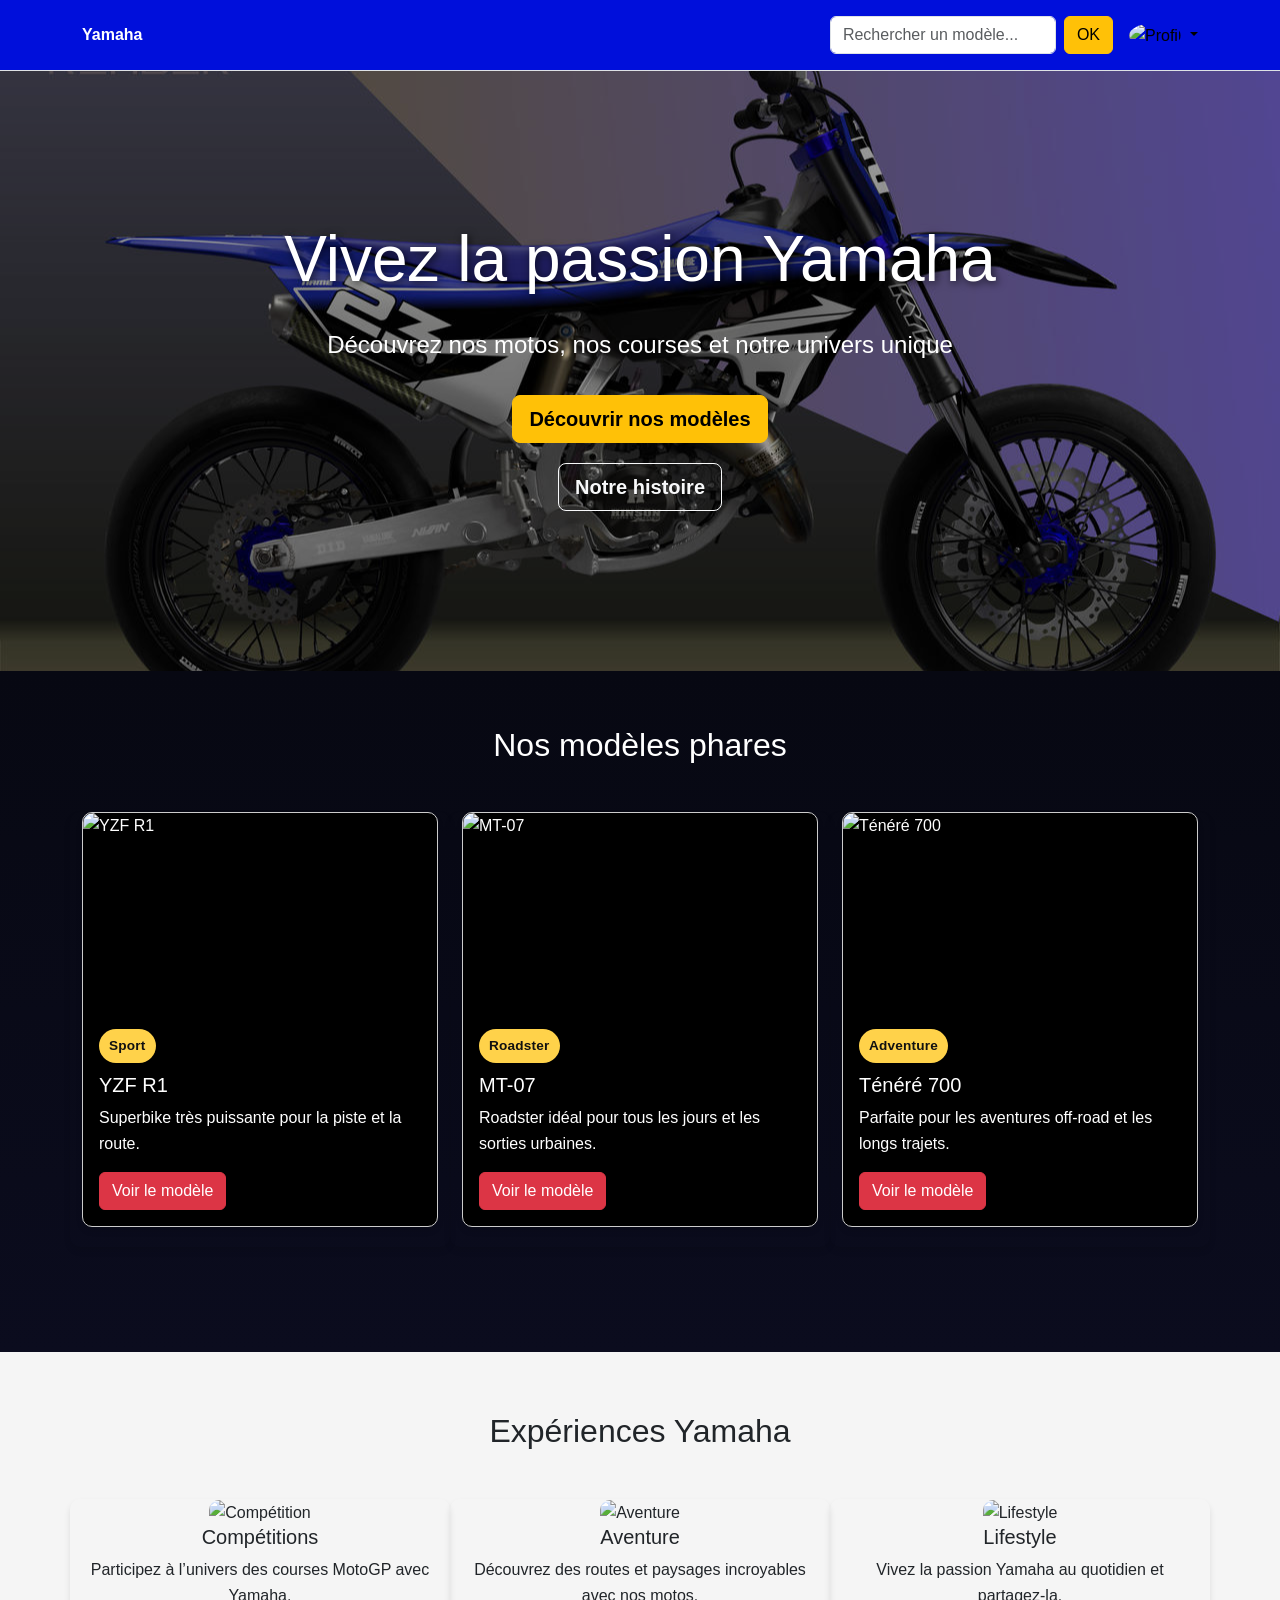
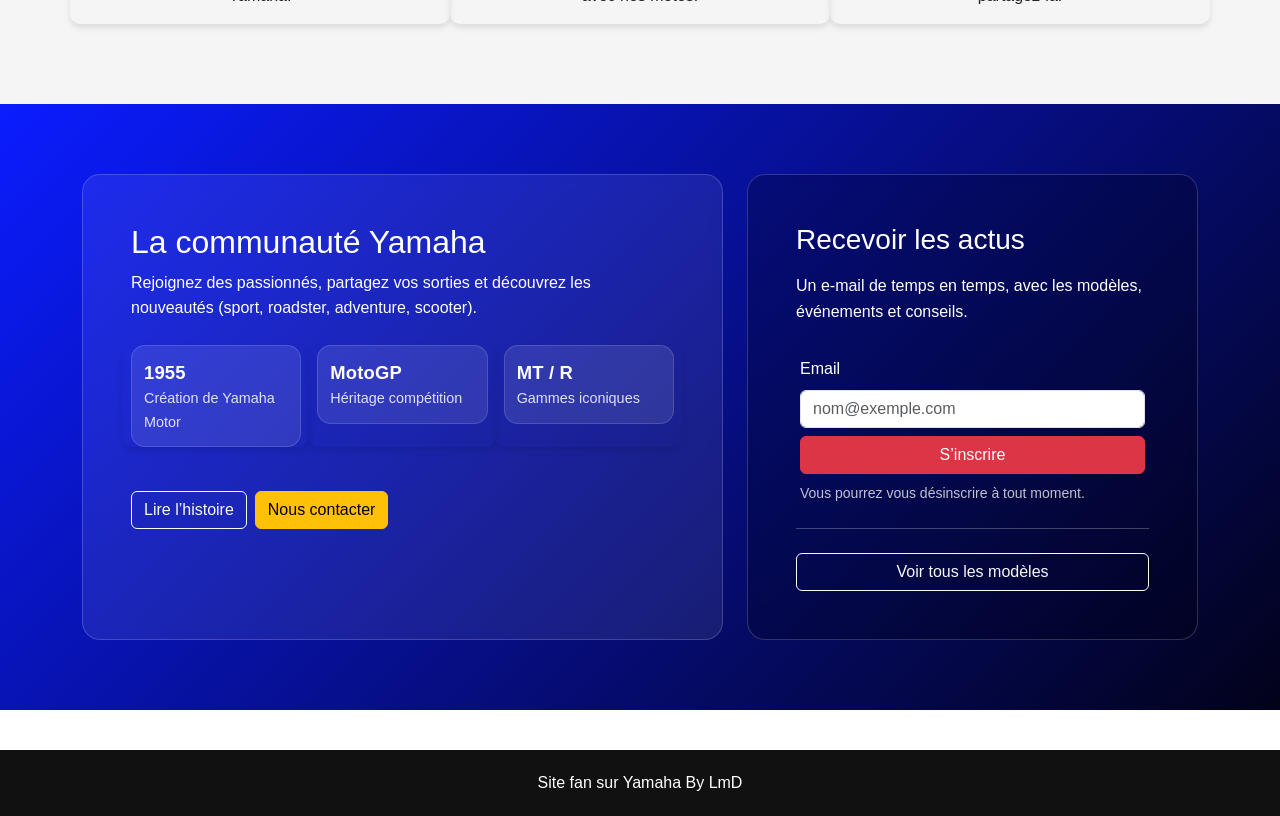
==== commit 3a4c6477: "Add files via upload" ====
--- a/bootstrap h3/index.html
+++ b/bootstrap h3/index.html
@@ -1,131 +1,191 @@
-<!DOCTYPE html>
-<html lang="fr">
-<head>
-<meta charset="UTF-8">
-<meta name="viewport" content="width=device-width, initial-scale=1.0">
-<title>Yamaha - Accueil</title>
-<link href="https://cdn.jsdelivr.net/npm/bootstrap@5.3.8/dist/css/bootstrap.min.css" rel="stylesheet">
-<link rel="stylesheet" href="css/style.css">
-</head>
-<body>
-
-<header class="p-3 mb-3 border-bottom" style="background-color:#000fdb;">
-  <div class="container d-flex flex-wrap align-items-center justify-content-between">
-   
-    <a href="index.html" class="d-flex align-items-center mb-2 mb-lg-0 text-decoration-none text-white">
-      <strong>Yamaha</strong>
-    </a>
-
-   
-   
-
-   
-    <form class="col-12 col-lg-auto mb-3 mb-lg-0 me-lg-3" role="search">
-      <input type="search" class="form-control" placeholder="Search..." aria-label="Search">
-    </form>
-
-    
-    <div class="dropdown text-end">
-      <a href="#" class="d-block link-body-emphasis text-decoration-none dropdown-toggle" data-bs-toggle="dropdown" aria-expanded="false">
-        <img src="https://github.com/mdo.png" alt="Profil" width="32" height="32" class="rounded-circle">
-      </a>
-      <ul class="dropdown-menu text-small">
-        <li><a class="dropdown-item" href="index.html">Accueil</a></li>
-        <li><a class="dropdown-item" href="histoire.html">Histoire</a></li>
-        <li><a class="dropdown-item" href="modeles.html">Modèles</a></li>
-        <li><hr class="dropdown-divider"></li>
-        <li><a class="dropdown-item" href="contact.html">contact</a></li>
-      </ul>
-    </div>
-  </div>
-</header>
-
-
-<div class="hero">
-  <h1>Vivez la passion Yamaha</h1>
-  <p>Découvrez nos motos, nos courses et notre univers unique</p>
-  <a href="modeles.html" class="btn btn-warning btn-lg">Découvrir nos modèles</a>
-  <a href="histoire.html" class="btn btn-outline-light btn-lg">Notre histoire</a>
-</div>
-
-
-<section class="section-modeles">
-  <div class="container">
-    <h2 class="text-center mb-5">Nos modèles phares</h2>
-    <div class="row">
-      <div class="col-md-4">
-        <div class="card">
-          <img src="../img/yzf-r1.jpg" alt="YZF R1">
-          <div class="card-body">
-            <h5>YZF R1</h5>
-            <p>Superbike très puissante.</p>
-            <a href="modeles.html" class="btn btn-danger">Voir le modèle</a>
-          </div>
-        </div>
-        
-      </div>
-      <div class="col-md-4">
-        <div class="card">
-          <img src="../img/mt-07.jpg" alt="MT-07">
-          <div class="card-body">
-            <h5>MT-07</h5>
-            <p>Roadster très populaire.</p>
-            <a href="modeles.html" class="btn btn-danger">Voir le modèle</a>
-          </div>
-        </div>
-
-      </div>
-      <div class="col-md-4">
-        <div class="card">
-          <img src="../img/tenere-700.jpg" alt="Ténéré 700">
-          <div class="card-body">
-            <h5>Ténéré 700</h5>
-            <p>Moto d'aventure pour le off-road.</p>
-            <a href="modeles.html" class="btn btn-danger">Voir le modèle</a>
-          </div>
-        </div>
-        
-      </div>
-    </div>
-  </div>
-</section>
-
-
-<section class="section-experiences">
-  <div class="container">
-    <h2 class="text-center mb-5">Expériences Yamaha</h2>
-    <div class="row text-center">
-      <div class="col-md-4">
-        <img src="../img/competition.jpg" alt="Compétition">
-        <h5>Compétitions</h5>
-        <p>Participez à l’univers des courses MotoGP avec Yamaha.</p>
-      </div>
-      <div class="col-md-4">
-        <img src="../img/aventure.jpg" alt="Aventure">
-        <h5>Aventure</h5>
-        <p>Découvrez des routes et paysages incroyables avec nos motos.</p>
-      </div>
-      <div class="col-md-4">
-        <img src="../img/lifestyle.jpg" alt="Lifestyle">
-        <h5>Lifestyle</h5>
-        <p>Vivez la passion Yamaha au quotidien et partagez-la.</p>
-      </div>
-    </div>
-  </div>
-</section>
-
-
-<section class="gallery">
-  <img src="../img/galerie1.jpg" alt="Galerie Yamaha">
-  <img src="../img/galerie2.jpg" alt="Galerie Yamaha">
-  <img src="../img/galerie3.jpg" alt="Galerie Yamaha">
-  <img src="../img/galerie4.jpg" alt="Galerie Yamaha">
-</section>
-
-<footer>
-Site fan sur Yamaha By LmD
-</footer>
-
-<script src="https://cdn.jsdelivr.net/npm/bootstrap@5.3.8/dist/js/bootstrap.bundle.min.js"></script>
-</body>
+<!DOCTYPE html>
+<html lang="fr">
+<head>
+<meta charset="UTF-8">
+<meta name="viewport" content="width=device-width, initial-scale=1.0">
+<title>Yamaha - Accueil</title>
+
+<link rel="icon" type="image/png" href="img/yamaha-logo-noir-et-blanc.jpg">
+<link href="https://cdn.jsdelivr.net/npm/bootstrap@5.3.8/dist/css/bootstrap.min.css" rel="stylesheet">
+<link rel="stylesheet" href="css/style.css">
+</head>
+<body>
+
+<header class="site-header p-3 border-bottom" style="background-color:#000fdb;">
+  <div class="container d-flex flex-wrap align-items-center justify-content-between">
+    <a href="index.html" class="d-flex align-items-center mb-2 mb-lg-0 text-decoration-none text-white">
+      <strong>Yamaha</strong>
+    </a>
+
+    <form class="col-12 col-lg-auto mb-3 mb-lg-0 me-lg-3 d-flex gap-2" role="search">
+      <input type="search" class="form-control" name="q" placeholder="Rechercher un modèle..." aria-label="Rechercher">
+      <button class="btn btn-warning" type="submit">OK</button>
+    </form>
+
+    <div class="dropdown text-end">
+      <a href="#" class="d-block link-body-emphasis text-decoration-none dropdown-toggle" data-bs-toggle="dropdown" aria-expanded="false">
+        <img src="https://github.com/mdo.png" alt="Profil" width="32" height="32" class="rounded-circle">
+      </a>
+      <ul class="dropdown-menu text-small">
+        <li><a class="dropdown-item" href="index.html">Accueil</a></li>
+        <li><a class="dropdown-item" href="histoire.html">Histoire</a></li>
+        <li><a class="dropdown-item" href="modeles.html">Modèles</a></li>
+        <li><hr class="dropdown-divider"></li>
+        <li><a class="dropdown-item" href="contact.html">contact</a></li>
+      </ul>
+    </div>
+  </div>
+</header>
+
+
+<div class="hero">
+  <h1>Vivez la passion Yamaha</h1>
+  <p>Découvrez nos motos, nos courses et notre univers unique</p>
+  <a href="modeles.html" class="btn btn-warning btn-lg">Découvrir nos modèles</a>
+  <a href="histoire.html" class="btn btn-outline-light btn-lg">Notre histoire</a>
+</div>
+
+
+<section class="section-modeles models-grid">
+  <div class="container">
+    <h2 class="text-center mb-5 text-white">Nos modèles phares</h2>
+    <div class="row g-4">
+      <div class="col-md-4">
+        <div class="card model-card">
+          <img src="../img/yzf-r1.jpg" alt="YZF R1">
+          <div class="card-body">
+            <div class="model-meta">
+              <span class="model-badge">Sport</span>
+            </div>
+            <h5>YZF R1</h5>
+            <p>Superbike très puissante pour la piste et la route.</p>
+            <a href="modeles.html" class="btn btn-danger">Voir le modèle</a>
+          </div>
+        </div>
+      </div>
+
+      <div class="col-md-4">
+        <div class="card model-card">
+          <img src="../img/mt-07.jpg" alt="MT-07">
+          <div class="card-body">
+            <div class="model-meta">
+              <span class="model-badge">Roadster</span>
+            </div>
+            <h5>MT-07</h5>
+            <p>Roadster idéal pour tous les jours et les sorties urbaines.</p>
+            <a href="modeles.html" class="btn btn-danger">Voir le modèle</a>
+          </div>
+        </div>
+      </div>
+
+      <div class="col-md-4">
+        <div class="card model-card">
+          <img src="../img/tenere-700.jpg" alt="Ténéré 700">
+          <div class="card-body">
+            <div class="model-meta">
+              <span class="model-badge">Adventure</span>
+            </div>
+            <h5>Ténéré 700</h5>
+            <p>Parfaite pour les aventures off-road et les longs trajets.</p>
+            <a href="modeles.html" class="btn btn-danger">Voir le modèle</a>
+          </div>
+        </div>
+      </div>
+    </div>
+  </div>
+</section>
+
+
+<section class="section-experiences">
+  <div class="container">
+    <h2 class="text-center mb-5">Expériences Yamaha</h2>
+    <div class="row text-center">
+      <div class="col-md-4">
+        <img src="../img/competition.jpg" alt="Compétition">
+        <h5>Compétitions</h5>
+        <p>Participez à l’univers des courses MotoGP avec Yamaha.</p>
+      </div>
+      <div class="col-md-4">
+        <img src="../img/aventure.jpg" alt="Aventure">
+        <h5>Aventure</h5>
+        <p>Découvrez des routes et paysages incroyables avec nos motos.</p>
+      </div>
+      <div class="col-md-4">
+        <img src="../img/lifestyle.jpg" alt="Lifestyle">
+        <h5>Lifestyle</h5>
+        <p>Vivez la passion Yamaha au quotidien et partagez-la.</p>
+      </div>
+    </div>
+  </div>
+</section>
+
+<section class="home-highlight">
+  <div class="container">
+    <div class="row g-4 align-items-stretch">
+      <div class="col-lg-7">
+        <div class="p-4 p-md-5 h-100 home-highlight__card">
+          <h2 class="mb-2">La communauté Yamaha</h2>
+          <p class="mb-4">
+            Rejoignez des passionnés, partagez vos sorties et découvrez les nouveautés (sport, roadster, adventure, scooter).
+          </p>
+          <div class="row g-3">
+            <div class="col-6 col-md-4">
+              <div class="stat">
+                <div class="stat__value">1955</div>
+                <div class="stat__label">Création de Yamaha Motor</div>
+              </div>
+            </div>
+            <div class="col-6 col-md-4">
+              <div class="stat">
+                <div class="stat__value">MotoGP</div>
+                <div class="stat__label">Héritage compétition</div>
+              </div>
+            </div>
+            <div class="col-12 col-md-4">
+              <div class="stat">
+                <div class="stat__value">MT / R</div>
+                <div class="stat__label">Gammes iconiques</div>
+              </div>
+            </div>
+          </div>
+          <div class="mt-4 d-flex flex-wrap gap-2">
+            <a href="histoire.html" class="btn btn-outline-light">Lire l’histoire</a>
+            <a href="contact.html" class="btn btn-warning">Nous contacter</a>
+          </div>
+        </div>
+      </div>
+      <div class="col-lg-5">
+        <div class="p-4 p-md-5 h-100 home-highlight__card home-highlight__card--alt">
+          <h3 class="mb-3">Recevoir les actus</h3>
+          <p class="mb-4">Un e-mail de temps en temps, avec les modèles, événements et conseils.</p>
+          <form class="row g-2">
+            <div class="col-12">
+              <label class="form-label" for="newsletterEmail">Email</label>
+              <input id="newsletterEmail" type="email" class="form-control" placeholder="nom@exemple.com">
+            </div>
+            <div class="col-12">
+              <button type="button" class="btn btn-danger w-100">S’inscrire</button>
+            </div>
+            <div class="col-12 small opacity-75">
+              Vous pourrez vous désinscrire à tout moment.
+            </div>
+          </form>
+          <hr class="my-4">
+          <div class="d-grid gap-2">
+            <a href="modeles.html" class="btn btn-outline-light">Voir tous les modèles</a>
+          </div>
+        </div>
+      </div>
+    </div>
+  </div>
+</section>
+
+<footer>
+Site fan sur Yamaha By LmD
+</footer>
+
+<script src="https://cdn.jsdelivr.net/npm/bootstrap@5.3.8/dist/js/bootstrap.bundle.min.js"></script>
+<script src="js/site-header-scroll.js"></script>
+<script src="js/site-search.js"></script>
+</body>
 </html>
--- a/bootstrap h3/css/style.css
+++ b/bootstrap h3/css/style.css
@@ -13,17 +13,40 @@
     line-height: 1.6;
 }
 
+body {
+    padding-top: var(--site-header-height, 0px);
+}
+
 
 header {
     background-color: #000fdb;
-    color: rgb(0, 0, 0);
+    color: #fff;
+}
+
+.site-header{
+    position: fixed;
+    top: 0;
+    left: 0;
+    right: 0;
+    z-index: 1030;
+    transform: translateY(0);
+    transition: transform 220ms ease, box-shadow 220ms ease;
+    will-change: transform;
+}
+
+.site-header.site-header--hidden{
+    transform: translateY(-110%);
+}
+
+.site-header.site-header--shadow{
+    box-shadow: 0 10px 30px rgba(0,0,0,0.18);
 }
 header a {
-    color: rgb(0, 0, 0) !important;
+    color: #000000 !important;
     transition: color 0.3s;
 }
 header a:hover {
-    color: #ffd700 !important; /* accent doré au hover */
+    color: #ffd700 !important; 
 }
 
 
@@ -73,7 +96,9 @@
 
 
 .card {
-    border: 1px solid #ccc;
+    border: 1px solid #cccccc;
+    background-color: #000000;
+    color: white;
     border-radius: 10px;
     margin-bottom: 20px;
     box-shadow: 0 4px 6px rgba(0,0,0,0.1);
@@ -91,6 +116,7 @@
 }
 
 
+
 footer {
     background: #111;
     color: white;
@@ -104,13 +130,13 @@
     max-width: 600px;
     margin: 0 auto;
 }
-form button {
-    background-color: #000fdb;
+form button:not(.btn) {
+    background-color: #000000;
     color: white;
     transition: background 0.3s;
 }
-form button:hover {
-    background-color: #000fdb;
+form button:not(.btn):hover {
+    background-color: #000000;
 }
 
 
@@ -121,7 +147,7 @@
 }
 .timeline-item {
     display: flex;
-    align-items: center;
+    align-items: flex-start;
     gap: 20px;
 }
 .timeline-item:nth-child(even) {
@@ -132,7 +158,28 @@
     border-radius: 10px;
 }
 
-/* ===== Expériences ===== */
+.timeline-dot {
+    min-width: 90px;
+    height: 40px;
+    display: inline-flex;
+    align-items: center;
+    justify-content: center;
+    border-radius: 999px;
+    font-weight: 700;
+    color: #111;
+    background: #ffd24a;
+    box-shadow: 0 8px 18px rgba(0,0,0,0.15);
+}
+.timeline-body {
+    flex: 1;
+    background: white;
+    border: 1px solid rgba(0,0,0,0.08);
+    border-radius: 14px;
+    padding: 18px 18px;
+    box-shadow: 0 10px 25px rgba(0,0,0,0.08);
+}
+
+
 .section-experiences .col img {
     border-radius: 10px;
     margin-bottom: 15px;
@@ -154,8 +201,75 @@
 .gallery img:hover {
     transform: scale(1.05);
 }
+
+
+.home-highlight {
+    padding: 70px 0;
+    background: linear-gradient(135deg, #0b1cff, #02021a);
+    color: white;
+}
+.home-highlight__card {
+    border-radius: 18px;
+    border: 1px solid rgba(255,255,255,0.18);
+    background: rgba(255,255,255,0.08);
+    backdrop-filter: blur(6px);
+}
+.home-highlight__card--alt {
+    background: rgba(0,0,0,0.22);
+}
+.home-highlight form {
+    max-width: none;
+    margin: 0;
+}
+.stat {
+    border-radius: 14px;
+    padding: 12px 12px;
+    background: rgba(255,255,255,0.10);
+    border: 1px solid rgba(255,255,255,0.14);
+}
+.stat__value {
+    font-size: 1.15rem;
+    font-weight: 800;
+    letter-spacing: 0.2px;
+}
+.stat__label {
+    font-size: 0.9rem;
+    opacity: 0.85;
+}
+
+
+.history-hero {
+    padding: 80px 0;
+    background: radial-gradient(1200px 500px at 10% 10%, rgba(255, 210, 74, 0.35), transparent 55%),
+                linear-gradient(135deg, #0b1cff, #02021a);
+    color: white;
+}
+.history-hero__panel {
+    border-radius: 18px;
+    border: 1px solid rgba(255,255,255,0.18);
+    background: rgba(255,255,255,0.08);
+    backdrop-filter: blur(6px);
+}
+.history-content {
+    padding: 70px 0;
+    background: #f6f7fb;
+}
+.history-card {
+    border-radius: 16px;
+    border: 1px solid rgba(0,0,0,0.08);
+    background: white;
+    box-shadow: 0 10px 25px rgba(0,0,0,0.08);
+}
+.history-card__title {
+    font-weight: 800;
+    font-size: 1.05rem;
+    margin-bottom: 10px;
+}
+.history-timeline {
+    padding: 70px 0 90px;
+    background: white;
+}
 .col-md-4 {
-    border: 1px solid #ccc;
     border-radius: 10px;
     margin-bottom: 20px;
     box-shadow: 0 4px 6px rgba(0,0,0,0.1);
@@ -170,6 +284,144 @@
     border-top-right-radius: 10px;
     height: 200px;
     object-fit: cover;
+}
+
+.image-slot {
+    height: 200px;
+    border-top-left-radius: 10px;
+    border-top-right-radius: 10px;
+    overflow: hidden;
+}
+.image-slot img {
+    width: 100%;
+    height: 100%;
+    object-fit: cover;
+    display: block;
+}
+
+
+.contact-section {
+    padding: 80px 0;
+    background: linear-gradient(135deg, #000fdb, #02021a);
+    color: white;
+}
+.contact-card {
+    border-radius: 18px;
+    background: white;
+    box-shadow: 0 14px 30px rgba(0,0,0,0.35);
+    border: 1px solid rgba(255,255,255,0.18);
+}
+.contact-section h1 {
+    font-weight: 800;
+}
+.contact-section .lead {
+    opacity: 0.85;
+}
+.contact-section .form-label {
+    font-weight: 600;
+}
+.contact-section .form-control, 
+.contact-section textarea {
+    background-color: #f7f7f7;
+    border-color: rgba(0,0,0,0.18);
+}
+.contact-section .form-control:focus, 
+.contact-section textarea:focus {
+    box-shadow: 0 0 0 0.15rem rgba(0,15,219,0.25);
+    border-color: rgba(0,15,219,0.6);
+}
+.contact-extra a {
+    color: #ffd24a;
+    text-decoration: none;
+}
+.contact-extra a:hover {
+    text-decoration: underline;
+}
+
+
+body.models-page {
+    background: #070812;
+}
+.models-hero {
+    padding: 85px 0 55px;
+    background: radial-gradient(1000px 520px at 12% 10%, rgba(255, 210, 74, 0.28), transparent 55%),
+                radial-gradient(900px 500px at 85% 20%, rgba(220, 53, 69, 0.25), transparent 55%),
+                linear-gradient(135deg, #000fdb, #02021a);
+    color: #fff;
+}
+.models-hero h1 {
+    font-weight: 900;
+    letter-spacing: 0.3px;
+}
+.models-hero__panel {
+    border-radius: 18px;
+    border: 1px solid rgba(255,255,255,0.18);
+    background: rgba(255,255,255,0.08);
+    backdrop-filter: blur(6px);
+}
+.models-hero__panelTitle {
+    font-weight: 800;
+    margin-bottom: 10px;
+    color: rgba(255,255,255,0.92);
+}
+.models-pill {
+    background: rgba(255,255,255,0.12);
+    border: 1px solid rgba(255,255,255,0.20);
+    color: #fff;
+    padding: 10px 14px;
+    font-weight: 700;
+}
+.models-grid {
+    padding: 55px 0 85px;
+    background: linear-gradient(180deg, #070812, #0b0c1e);
+}
+body.models-page .col-md-4 {
+    border: none;
+    box-shadow: none;
+    margin-bottom: 0;
+}
+body.models-page .col-md-4:hover {
+    transform: none;
+    box-shadow: none;
+}
+body.models-page .model-card {
+    border-radius: 18px;
+    overflow: hidden;
+    border: 1px solid rgba(255,255,255,0.10);
+    background: rgba(255,255,255,0.06);
+    box-shadow: 0 18px 35px rgba(0,0,0,0.35);
+    transition: transform 0.25s ease, box-shadow 0.25s ease;
+}
+body.models-page .model-card:hover {
+    transform: translateY(-6px);
+    box-shadow: 0 26px 55px rgba(0,0,0,0.45);
+}
+body.models-page .model-card .card-body {
+    color: rgba(255,255,255,0.92);
+}
+body.models-page .model-card .card-body p {
+    color: rgba(255,255,255,0.78);
+}
+.model-meta {
+    display: flex;
+    justify-content: flex-start;
+    margin-bottom: 10px;
+}
+.model-badge {
+    display: inline-flex;
+    align-items: center;
+    border-radius: 999px;
+    padding: 6px 10px;
+    font-size: 0.85rem;
+    font-weight: 800;
+    letter-spacing: 0.2px;
+    color: #111;
+    background: #ffd24a;
+}
+body.models-page .image-slot,
+body.models-page .col-md-4 img {
+    border-top-left-radius: 0;
+    border-top-right-radius: 0;
 }
 
 
@@ -182,6 +434,10 @@
         width: 100%;
         max-width: 300px;
     }
+    .timeline-dot {
+        width: fit-content;
+        margin: 0 auto;
+    }
     .hero h1 {
         font-size: 2.5rem;
     }
